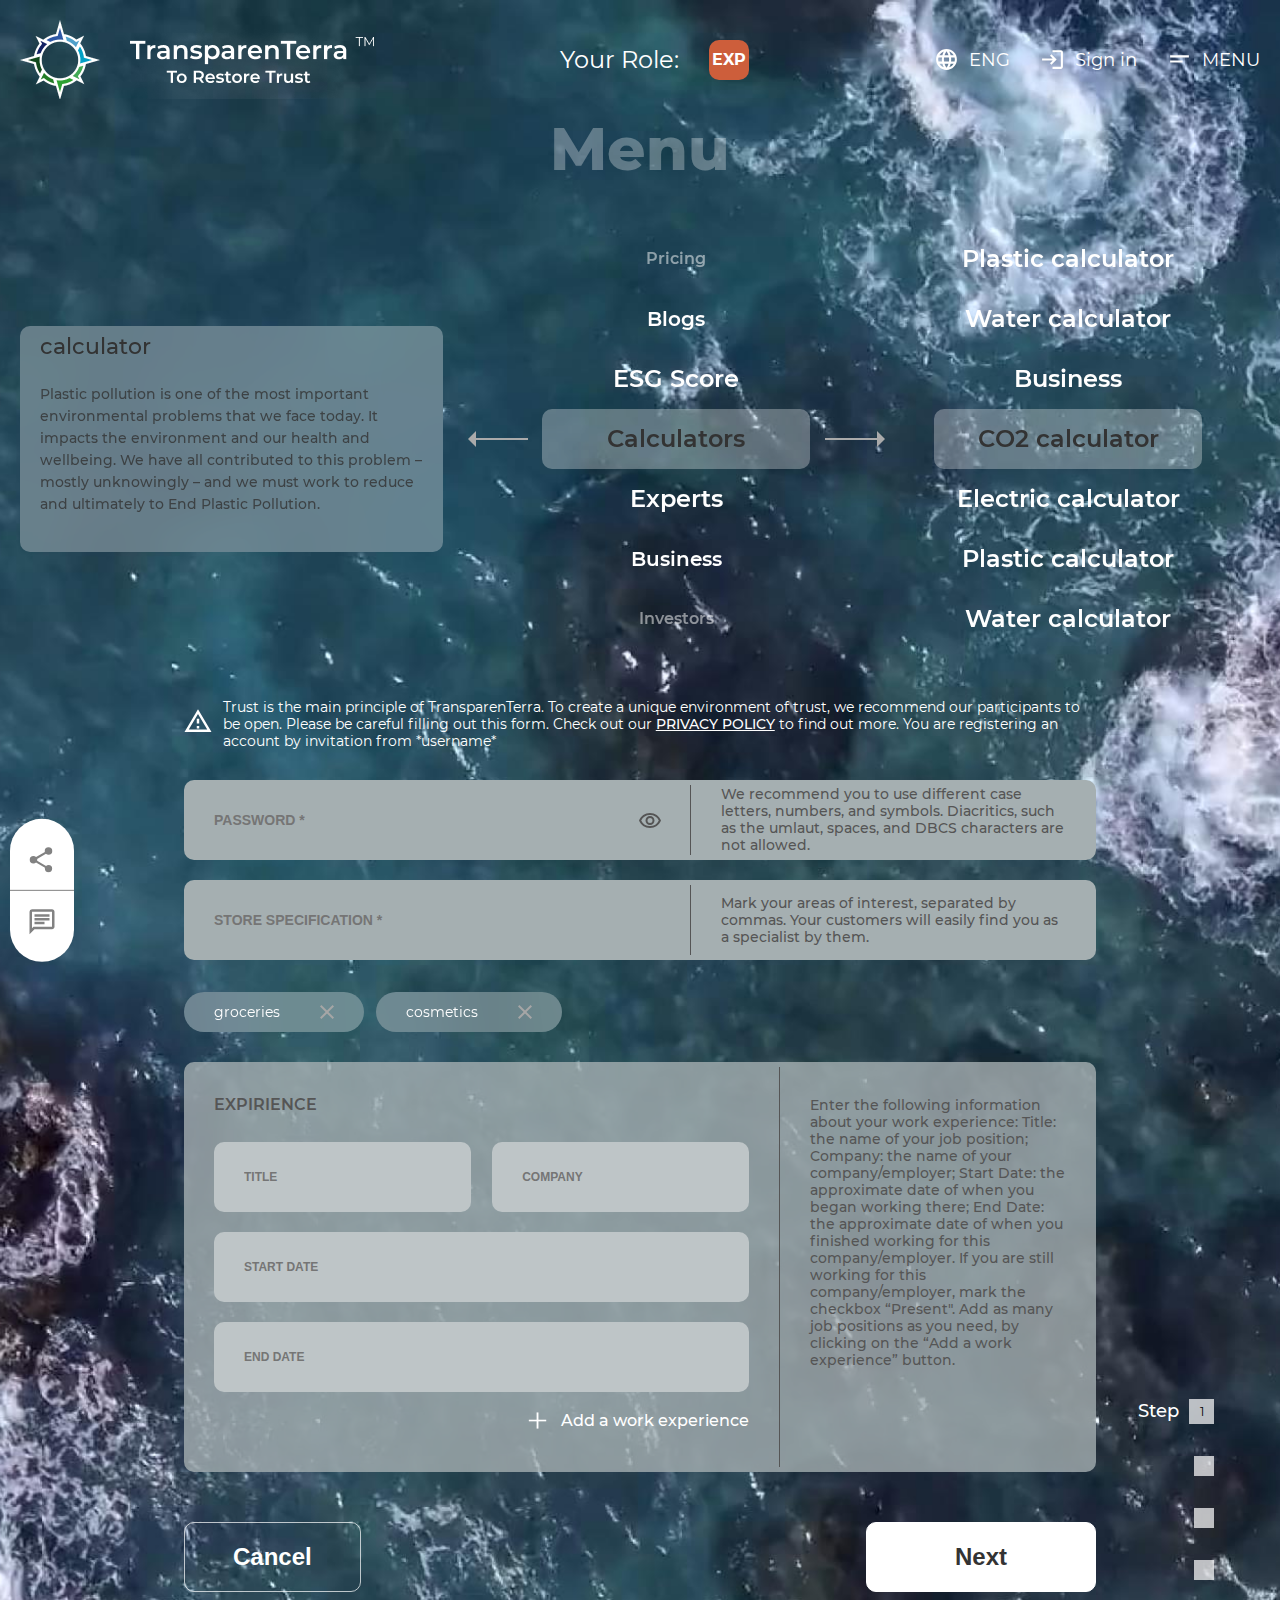
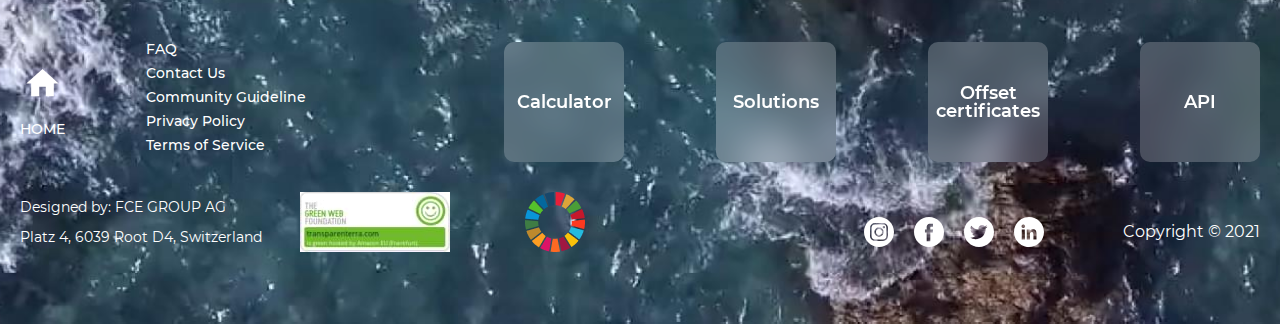
==== index.html @ 55d5bedb "first commit" ====
<!DOCTYPE html>

<html dir="ltr">
<head>
  <title>TerraCraft</title>
  <meta charset="utf-8">
  <meta name="format-detection" content="telephone=no">
  <meta name="viewport" content="width=device-width, initial-scale=1.0, maximum-scale=1.0, user-scalable=0">

  <link rel="stylesheet" type="text/css" href="css/style.min.css">

  <!-- <link rel="stylesheet" type="text/css" href="css/animate.min.css"> -->
</head>

<body>
  <div class="wrapper">

    <header class="header">
    	<div class="_container">
    		<div class="header__row">
    			<div class="header__logo">
    				<picture>
    					<source srcset="img/logo-small.png" media="(max-width:768px)">
    					<img src=" img/logo.png" alt="logo">
    				</picture>
    			</div>
    			<div class="header__role">
    				Your Role:
    				<div class="select-header">
    					<div class="select-header__title">a</div>
    					<ul class="select-header__menu">
    						<li class="select-header__option"><span>EXP</span>Expert</li>
    						<li class="select-header__option"><span>INV</span>Investor</li>
    						<li class="select-header__option"><span>BSN</span>Business</li>
    						<li class="select-header__option"><span>USR</span>User</li>
    					</ul>
    				</div>
    			</div>
    			<div class="header__buttons">
    				<img src="img/icons/net.svg" alt="net">
    				<span>ENG</span>
    				<img src="img/icons/logIn.svg" alt="logIn">
    				<span>Sign in</span>
    				<img src="img/icons/menu.svg" alt="menu">
    				<span>MENU</span>
    			</div>
    		</div>
    	</div>
    </header>

    <main class="content">
      <h1 class="pagename">Menu</h1>
      <section class="calculator">
        <div class="_container">
          <div class="calculator__row">
            <div class="calculator__blocks">
              <div id="bloks-slider">
                <div class="splide__track">
                  <ul class="splide__list">
                    <div class="calculator__info info-calculator splide__slide">
                      <div class="info-calculator__block sub-block">
                        <span data-close>X</span>
                        <div class="info-calculator__subtitle">
                          calculator
                        </div>
                      </div>
                      <div class="info-calculator__text">
                        Plastic pollution is one of the most important environmental problems that we face today. It
                        impacts
                        the
                        environment and our health and wellbeing. We have all contributed to this problem – mostly
                        unknowingly
                        –
                        and
                        we must work to reduce and ultimately to End Plastic Pollution.
                      </div>
                    </div>
                    <div class="calculator__info info-calculator splide__slide">
                      <div class="info-calculator__block sub-block">
                        <span data-close>X</span>
                        <div class="info-calculator__subtitle">
                          experts
                        </div>
                      </div>
                      <div class="info-calculator__text">
                        Plastic pollution is one of the most important environmental problems that we face today. It
                        impacts
                        the
                        environment and our health and wellbeing. We have all contributed to this problem – mostly
                        unknowingly
                        –
                        and
                        we must work to reduce and ultimately to End Plastic Pollution.
                      </div>
                    </div>
                    <div class="calculator__info info-calculator splide__slide">
                      <div class="info-calculator__block sub-block">
                        <span data-close>X</span>
                        <div class="info-calculator__subtitle">
                          business
                        </div>
                      </div>
                      <div class="info-calculator__text">
                        Plastic pollution is one of the most important environmental problems that we face today. It
                        impacts
                        the
                        environment and our health and wellbeing. We have all contributed to this problem – mostly
                        unknowingly
                        –
                        and
                        we must work to reduce and ultimately to End Plastic Pollution.
                      </div>
                    </div>
                    <div class="calculator__info info-calculator splide__slide">
                      <div class="info-calculator__block sub-block">
                        <span data-close>X</span>
                        <div class="info-calculator__subtitle">
                          investors
                        </div>
                      </div>
                      <div class="info-calculator__text">
                        Plastic pollution is one of the most important environmental problems that we face today. It
                        impacts
                        the
                        environment and our health and wellbeing. We have all contributed to this problem – mostly
                        unknowingly
                        –
                        and
                        we must work to reduce and ultimately to End Plastic Pollution.
                      </div>
                    </div>
                    <div class="calculator__info info-calculator splide__slide">
                      <div class="info-calculator__block sub-block">
                        <span data-close>X</span>
                        <div class="info-calculator__subtitle">
                          pricing
                        </div>
                      </div>
                      <div class="info-calculator__text">
                        Plastic pollution is one of the most important environmental problems that we face today. It
                        impacts
                        the
                        environment and our health and wellbeing. We have all contributed to this problem – mostly
                        unknowingly
                        –
                        and
                        we must work to reduce and ultimately to End Plastic Pollution.
                      </div>
                    </div>
                    <div class="calculator__info info-calculator splide__slide">
                      <div class="info-calculator__block sub-block">
                        <span data-close>X</span>
                        <div class="info-calculator__subtitle">
                          blogs
                        </div>
                      </div>
                      <div class="info-calculator__text">
                        Plastic pollution is one of the most important environmental problems that we face today. It
                        impacts
                        the
                        environment and our health and wellbeing. We have all contributed to this problem – mostly
                        unknowingly
                        –
                        and
                        we must work to reduce and ultimately to End Plastic Pollution.
                      </div>
                    </div>
                    <div class="calculator__info info-calculator splide__slide">
                      <div class="info-calculator__block sub-block">
                        <span data-close>X</span>
                        <div class="info-calculator__subtitle">
                          ESG score
                        </div>
                      </div>
                      <div class="info-calculator__text">
                        Plastic pollution is one of the most important environmental problems that we face today. It
                        impacts
                        the
                        environment and our health and wellbeing. We have all contributed to this problem – mostly
                        unknowingly
                        –
                        and
                        we must work to reduce and ultimately to End Plastic Pollution.
                      </div>
                    </div>
                  </ul>
                </div>
              </div>
            </div>


            <div class="calculator__type">
              <div class="splide">
                <div class="splide__track">
                  <ul class="splide__list">
                    <li class="splide__slide"><span data-i="1">Calculators</span><img data-question
                        src="img/icons/help.svg" alt="question"></li>

                    <li class="splide__slide"><span data-i="2">Experts</span><img data-question src="img/icons/help.svg"
                        alt="question"></li>

                    <li class="splide__slide"><span data-i="3">Business</span><img data-question
                        src="img/icons/help.svg" alt="question"></li>

                    <li class="splide__slide"><span data-i="4">Investors</span><img data-question
                        src="img/icons/help.svg" alt="question"></li>

                    <li class="splide__slide"><span data-i="5">Pricing</span><img data-question src="img/icons/help.svg"
                        alt="question"></li>

                    <li class="splide__slide"><span data-i="6">Blogs</span><img data-question src="img/icons/help.svg"
                        alt="question"></li>

                    <li class="splide__slide"><span data-i="6">ESG Score</span><img data-question
                        src="img/icons/help.svg" alt="question"></li>
                  </ul>
                </div>
              </div>

            </div>

            <div class="calculator__addon">
              <div data-i='1'>
                <div class="splide__track">
                  <ul class="splide__list">
                    <li class="splide__slide"><span>CO2 calculator</span></li>
                    <li class="splide__slide"><span>Electric calculator</span></li>
                    <li class="splide__slide"><span>Plastic calculator</span></li>
                    <li class="splide__slide"><span>Water calculator</span></li>
                    <li class="splide__slide"><span>Business</span></li>
                  </ul>
                </div>
              </div>
              <div data-i='2'>
                <div class="splide__track">
                  <ul class="splide__list">
                    <li class="splide__slide"><span>pricing</span></li>
                    <li class="splide__slide"><span>pricing</span></li>
                    <li class="splide__slide"><span>pricing</span></li>
                    <li class="splide__slide"><span>pricing</span></li>
                    <li class="splide__slide"><span>pricing</span></li>
                  </ul>
                </div>
              </div>
              <div data-i='3'>
                <div class="splide__track">
                  <ul class="splide__list">
                    <li class="splide__slide"><span>sdsd</span></li>
                    <li class="splide__slide"><span>sdsdsd</span></li>
                    <li class="splide__slide"><span>sdsdsd</span></li>
                    <li class="splide__slide"><span>pricing</span></li>
                    <li class="splide__slide"><span>pricing</span></li>
                  </ul>
                </div>
              </div>
            </div>
          </div>

        </div>
      </section>

      <section class="form">
        <div class="form__warning">
          <div class="form__img">
            <img src="img/icons/varning.svg" alt="varning">
          </div>
          <div class="form__warning-text">
            Trust is the main principle of TransparenTerra. To create a unique environment of trust, we recommend our
            participants to be open. Please be careful filling out this form. Check out our <a class="link"
              href="#">privacy policy</a>
            to find out more. You are registering an account by invitation from *username*
          </div>
        </div>

        <form action="#" class="main-form">

          <div class="main-form__input">
            <div class="main-form__input-eyed">
              <div class="withError">
                <input data-input='pass' data-eyed type="password" placeholder="PASSWORD *">
              </div>
              <img class="eye" src="img/icons/eye.svg" alt="eye">
              <img class="eye close-eye" src="img/icons/closed-eye.svg" alt="eyeclosed" hidden>
            </div>

            <div class="main-form__input-text">
              We recommend you to use different case letters, numbers, and symbols. Diacritics, such as the umlaut,
              spaces, and DBCS characters are not allowed.
            </div>
          </div>

          <div class="main-form__input">
            <div class="withError"><input type="text" placeholder="Store Specification *" data-input='tags'></div>

            <div class="main-form__input-text">
              Mark your areas of interest, separated by commas. Your customers will easily find you as a specialist by
              them.
            </div>
          </div>

          <div class="main-form__tags">
            <div class="tag"><span>groceries</span><img src="img/icons/close.svg" alt="close"></div>
            <div class="tag"><span>cosmetics</span><img src="img/icons/close.svg" alt="close"></div>
          </div>

          <div class="main-form__expirience expience-block">
            <div class="expience-block__row">
              <div class="expience-block__form">
                <div class="expience-block__title">
                  Expirience
                </div>

                <div class="expience-block__input-row">
                  <div class="main-form__input expience-block__input">
                    <div class="withError"><input type="text" placeholder="TITLE" data-input="title"></div>
                  </div>
                  <div class="main-form__input expience-block__input">
                    <div class="withError"><input type="text" placeholder="COMPANY" data-input="company"></div>
                  </div>
                </div>


                <div class="main-form__input expience-block__input expience-block__input_date">
                  <div class="withError"><input type="text" placeholder="START DATE"></div>
                </div>

                <div class="main-form__input expience-block__input expience-block__input_date">
                  <div class="withError"><input type="text" placeholder="END DATE"></div>

                </div>

                <a class="expience-block__add">
                  <img src="img/icons/add.png" alt="plus"> Add a work experience
                </a>
              </div>

              <div class="expience-block__additional">
                Enter the following information about your work experience: Title: the name of your job position;
                Company: the name of your company/employer; Start Date: the approximate date of when you began working
                there; End Date: the approximate date of when you finished working for this company/employer. If you are
                still working for this company/employer, mark the checkbox “Present". Add as many job positions as you
                need, by clicking on the “Add a work experience” button.
              </div>

            </div>
          </div>

          <div class="main-form__buttons buttons-main-form">
            <div class="buttons-main-form__row">
              <button class="buttons-main-form__button">Cancel</button>
              <button class="buttons-main-form__button" type="submit">Next</button>
            </div>

            <div class="buttons-main-form__steps steps">
              <div class="steps__block active">
                <span>Step</span>
                <div class="steps__step">
                  1
                </div>
              </div>

              <div class="steps__block">
                <span>Step</span>
                <div class="steps__step">
                  2
                </div>
              </div>


              <div class="steps__block">
                <span>Step</span>
                <div class="steps__step">
                  3
                </div>
              </div>

              <div class="steps__block">
                <span>Step</span>
                <div class="steps__step">
                  4
                </div>
              </div>

            </div>
          </div>
        </form>
      </section>


    </main>

    <footer class="footer">
    	<div class="_container footer__container">
    		<div class="footer__row">

    			<div class="footer__column footer__column_1">
    				<div class="footer__home">
    					<img src="img/icons/home.svg" alt="house">
    					HOME
    				</div>

    				<ul class="footer__list">
    					<li><a href="">FAQ</a></li>
    					<li><a href="">Contact Us</a></li>
    					<li><a href="">Community Guideline</a></li>
    					<li><a href="">Privacy Policy</a></li>
    					<li><a href="">Terms of Service</a></li>
    				</ul>

    				<div class="footer__answers">
    					<span>Calculator</span>
    					<span>Solutions</span>
    					<span>Offset certificates</span>
    					<span>API</span>
    				</div>

    			</div>

    			<div class="footer__column footer__column_2">
    				<div class="footer__about about-footer">
    					<div class="about-footer__title">
    						Designed by: FCE GROUP AG <br>
    						Platz 4, 6039 Root D4, Switzerland
    					</div>
    					<div class="about-footer__row">
    						<img src="img/smile.jpg" alt="greenweb">
    						<img src="img/palitre.png" alt="palitre">
    					</div>
    				</div>

    				<div class="footer__links footer-links">
    					<a href="#">Copyright © 2021</a>
    					<div class="footer-links__social">
    						<img src="img/social/inst.svg" alt="instagramm">
    						<img src="img/social/facebook.svg" alt="facebook">
    						<img src="img/social/twitter.svg" alt="twitter">
    						<img src="img/social/in.svg" alt="in">
    					</div>
    				</div>
    			</div>
    		</div>
    	</div>
    </footer>
    <div class="help">
      <div class="help__row">
        <div class="help__img">
          <img src="img/icons/social.svg" alt="message">
        </div>
        <div class="help__img">
          <img src="img/icons/message.svg" alt="message">
        </div>
      </div>
    </div>
  </div>
  <script src='js/jquery-3.5.1.js'></script>
  <script src='js/splide.min.js'></script>

  <script src="js/script.min.js"></script>

</body>

</html>
---- css/style.min.css ----
@charset "UTF-8";@font-face{font-family:Montserrat;font-display:swap;src:url(../fonts/Montserrat-Black.woff) format("woff"),url(../fonts/Montserrat-Black.woff2) format("woff2");font-weight:900;font-style:normal}@font-face{font-family:Montserrat;font-display:swap;src:url(../fonts/Montserrat-ExtraBold.woff) format("woff"),url(../fonts/Montserrat-ExtraBold.woff2) format("woff2");font-weight:800;font-style:normal}@font-face{font-family:Montserrat;font-display:swap;src:url(../fonts/Montserrat-Bold.woff) format("woff"),url(../fonts/Montserrat-Bold.woff2) format("woff2");font-weight:700;font-style:normal}@font-face{font-family:Montserrat;font-display:swap;src:url(../fonts/Montserrat-SemiBold.woff) format("woff"),url(../fonts/Montserrat-SemiBold.woff2) format("woff2");font-weight:600;font-style:normal}@font-face{font-family:Montserrat;font-display:swap;src:url(../fonts/Montserrat-Medium.woff) format("woff"),url(../fonts/Montserrat-Medium.woff2) format("woff2");font-weight:500;font-style:normal}@font-face{font-family:Montserrat;font-display:swap;src:url(../fonts/Montserrat-Regular.woff) format("woff"),url(../fonts/Montserrat-Regular.woff2) format("woff2");font-weight:400;font-style:normal}@font-face{font-family:Montserrat;font-display:swap;src:url(../fonts/Montserrat-Light.woff) format("woff"),url(../fonts/Montserrat-Light.woff2) format("woff2");font-weight:300;font-style:normal}@font-face{font-family:Montserrat;font-display:swap;src:url(../fonts/Montserrat-ExtraLight.woff) format("woff"),url(../fonts/Montserrat-ExtraLight.woff2) format("woff2");font-weight:200;font-style:normal}@font-face{font-family:Montserrat;font-display:swap;src:url(../fonts/Montserrat-Thin.woff) format("woff"),url(../fonts/Montserrat-Thin.woff2) format("woff2");font-weight:100;font-style:normal}@font-face{font-family:icons;src:url(fonts/icons.woff) format("woff"),url(fonts/icons.woff2) format("woff2");font-weight:400;font-style:normal;font-display:block}[class*=" _icon-"]:before,[class^="_icon-"]:before{font-family:icons;font-style:normal;font-weight:400;font-variant:normal;text-transform:none;line-height:1;-webkit-font-smoothing:antialiased;-moz-osx-font-smoothing:grayscale}[class*=" _icon-"]:before,[class^="_icon-"]:before{display:block}._icon-phone:before{content:"\e900"}*{padding:0;margin:0;border:0}*,:after,:before{-webkit-box-sizing:border-box;box-sizing:border-box}:active,:focus{outline:0}a:active,a:focus{outline:0}aside,footer,header,nav{display:block}body,html{font-family:Montserrat,sans-serif;height:100%}body{line-height:1;font-size:14px;-ms-text-size-adjust:100%;-moz-text-size-adjust:100%;-webkit-text-size-adjust:100%}input::-ms-clear{display:none}button{cursor:pointer}button::-moz-focus-inner{padding:0;border:0}a,a:visited{text-decoration:none}a:hover{text-decoration:none}ul li{list-style:none}img{vertical-align:top}h1,h2,h3,h4,h5,h6{font-size:inherit;font-weight:inherit}body.lock{overflow:hidden}.wrapper{position:relative;min-height:100%;overflow:hidden;display:-webkit-box;display:-ms-flexbox;display:flex;-webkit-box-orient:vertical;-webkit-box-direction:normal;-ms-flex-direction:column;flex-direction:column;font-size:14px;background:url(../img/main-bg.jpg) no-repeat top/cover}._container{max-width:1860px;margin:0 auto;padding:0 50px}.ibg{background-position:center;background-size:cover;background-repeat:no-repeat}.ibg img{display:none}.pagename{text-align:center;font-weight:800;font-size:70px;color:rgba(255,255,255,.3);margin-bottom:50px}.splide__container{-webkit-box-sizing:border-box;box-sizing:border-box;position:relative}.splide__list{-webkit-backface-visibility:hidden;backface-visibility:hidden;display:-ms-flexbox;display:-webkit-box;display:flex;height:100%;margin:0!important;padding:0!important;-webkit-transform-style:preserve-3d;transform-style:preserve-3d}.splide.is-initialized:not(.is-active) .splide__list{display:block}.splide__pagination{-ms-flex-align:center;-webkit-box-align:center;align-items:center;display:-ms-flexbox;display:-webkit-box;display:flex;-ms-flex-wrap:wrap;flex-wrap:wrap;-ms-flex-pack:center;-webkit-box-pack:center;justify-content:center;margin:0;pointer-events:none}.splide__pagination li{display:inline-block;line-height:1;list-style-type:none;margin:0;pointer-events:auto}.splide__progress__bar{width:0}.splide{outline:0;position:relative;visibility:hidden}.splide.is-initialized,.splide.is-rendered{visibility:visible}.splide__slide{-webkit-backface-visibility:hidden;backface-visibility:hidden;-webkit-box-sizing:border-box;box-sizing:border-box;-ms-flex-negative:0;flex-shrink:0;list-style-type:none!important;margin:0;outline:0;position:relative}.splide__slide img{vertical-align:bottom}.splide__slider{position:relative}.splide__spinner{-webkit-animation:splide-loading 1s linear infinite;animation:splide-loading 1s linear infinite;border:2px solid #999;border-left-color:transparent;border-radius:50%;bottom:0;display:inline-block;height:20px;left:0;margin:auto;position:absolute;right:0;top:0;width:20px}.splide__track{overflow:hidden;position:relative;z-index:0}@-webkit-keyframes splide-loading{0%{-webkit-transform:rotate(0);transform:rotate(0)}to{-webkit-transform:rotate(1turn);transform:rotate(1turn)}}@keyframes splide-loading{0%{-webkit-transform:rotate(0);transform:rotate(0)}to{-webkit-transform:rotate(1turn);transform:rotate(1turn)}}.splide--draggable>.splide__slider>.splide__track,.splide--draggable>.splide__track{-webkit-user-select:none;-ms-user-select:none;-moz-user-select:none;user-select:none}.splide--fade>.splide__slider>.splide__track>.splide__list,.splide--fade>.splide__track>.splide__list{display:block}.splide--fade>.splide__slider>.splide__track>.splide__list>.splide__slide,.splide--fade>.splide__track>.splide__list>.splide__slide{left:0;opacity:0;position:absolute;top:0;z-index:0}.splide--fade>.splide__slider>.splide__track>.splide__list>.splide__slide.is-active,.splide--fade>.splide__track>.splide__list>.splide__slide.is-active{opacity:1;position:relative;z-index:1}.splide--rtl{direction:rtl}.splide--ttb.is-active>.splide__slider>.splide__track>.splide__list,.splide--ttb.is-active>.splide__track>.splide__list{display:block}.splide__arrow{-ms-flex-align:center;-webkit-box-align:center;align-items:center;background:#ccc;border:0;border-radius:50%;cursor:pointer;display:-ms-flexbox;display:-webkit-box;display:flex;height:2em;-ms-flex-pack:center;-webkit-box-pack:center;justify-content:center;opacity:.7;padding:0;position:absolute;top:50%;-webkit-transform:translateY(-50%);-ms-transform:translateY(-50%);transform:translateY(-50%);width:2em;z-index:1}.splide__arrow svg{fill:#000;height:1.2em;width:1.2em}.splide__arrow:hover{opacity:.9}.splide__arrow:focus{outline:0}.splide__arrow--prev{left:1em}.splide__arrow--prev svg{-webkit-transform:scaleX(-1);-ms-transform:scaleX(-1);transform:scaleX(-1)}.splide__arrow--next{right:1em}.splide__pagination{bottom:.5em;left:0;padding:0 1em;position:absolute;right:0;z-index:1}.splide__pagination__page{background:#ccc;border:0;border-radius:50%;display:inline-block;height:8px;margin:3px;opacity:.7;padding:0;-webkit-transition:-webkit-transform .2s linear;transition:-webkit-transform .2s linear;-o-transition:transform .2s linear;transition:transform .2s linear;transition:transform .2s linear,-webkit-transform .2s linear;width:8px}.splide__pagination__page.is-active{background:#fff;-webkit-transform:scale(1.4);-ms-transform:scale(1.4);transform:scale(1.4)}.splide__pagination__page:hover{cursor:pointer;opacity:.9}.splide__pagination__page:focus{outline:0}.splide__progress__bar{background:#ccc;height:3px}.splide--nav>.splide__slider>.splide__track>.splide__list>.splide__slide,.splide--nav>.splide__track>.splide__list>.splide__slide{cursor:pointer}.splide--nav>.splide__slider>.splide__track>.splide__list>.splide__slide:focus,.splide--nav>.splide__track>.splide__list>.splide__slide:focus{outline:0}.splide--rtl>.splide__arrows .splide__arrow--prev,.splide--rtl>.splide__slider>.splide__track>.splide__arrows .splide__arrow--prev,.splide--rtl>.splide__track>.splide__arrows .splide__arrow--prev{left:auto;right:1em}.splide--rtl>.splide__arrows .splide__arrow--prev svg,.splide--rtl>.splide__slider>.splide__track>.splide__arrows .splide__arrow--prev svg,.splide--rtl>.splide__track>.splide__arrows .splide__arrow--prev svg{-webkit-transform:scaleX(1);-ms-transform:scaleX(1);transform:scaleX(1)}.splide--rtl>.splide__arrows .splide__arrow--next,.splide--rtl>.splide__slider>.splide__track>.splide__arrows .splide__arrow--next,.splide--rtl>.splide__track>.splide__arrows .splide__arrow--next{left:1em;right:auto}.splide--rtl>.splide__arrows .splide__arrow--next svg,.splide--rtl>.splide__slider>.splide__track>.splide__arrows .splide__arrow--next svg,.splide--rtl>.splide__track>.splide__arrows .splide__arrow--next svg{-webkit-transform:scaleX(-1);-ms-transform:scaleX(-1);transform:scaleX(-1)}.splide--ttb>.splide__arrows .splide__arrow,.splide--ttb>.splide__slider>.splide__track>.splide__arrows .splide__arrow,.splide--ttb>.splide__track>.splide__arrows .splide__arrow{left:50%;-webkit-transform:translate(-50%);-ms-transform:translate(-50%);transform:translate(-50%)}.splide--ttb>.splide__arrows .splide__arrow--prev,.splide--ttb>.splide__slider>.splide__track>.splide__arrows .splide__arrow--prev,.splide--ttb>.splide__track>.splide__arrows .splide__arrow--prev{top:1em}.splide--ttb>.splide__arrows .splide__arrow--prev svg,.splide--ttb>.splide__slider>.splide__track>.splide__arrows .splide__arrow--prev svg,.splide--ttb>.splide__track>.splide__arrows .splide__arrow--prev svg{-webkit-transform:rotate(-90deg);-ms-transform:rotate(-90deg);transform:rotate(-90deg)}.splide--ttb>.splide__arrows .splide__arrow--next,.splide--ttb>.splide__slider>.splide__track>.splide__arrows .splide__arrow--next,.splide--ttb>.splide__track>.splide__arrows .splide__arrow--next{bottom:1em;top:auto}.splide--ttb>.splide__arrows .splide__arrow--next svg,.splide--ttb>.splide__slider>.splide__track>.splide__arrows .splide__arrow--next svg,.splide--ttb>.splide__track>.splide__arrows .splide__arrow--next svg{-webkit-transform:rotate(90deg);-ms-transform:rotate(90deg);transform:rotate(90deg)}.splide--ttb>.splide__pagination,.splide--ttb>.splide__slider>.splide__pagination{bottom:0;display:-ms-flexbox;display:-webkit-box;display:flex;-ms-flex-direction:column;-webkit-box-orient:vertical;-webkit-box-direction:normal;flex-direction:column;left:auto;padding:1em 0;right:.5em;top:0}.icon-menu{display:none}.icon-menu__item{display:none}.header{padding:50px 0}.header__row{display:-webkit-box;display:-ms-flexbox;display:flex;-webkit-box-pack:justify;-ms-flex-pack:justify;justify-content:space-between;-webkit-box-align:center;-ms-flex-align:center;align-items:center}.header__role{display:-webkit-box;display:-ms-flexbox;display:flex;-webkit-box-align:center;-ms-flex-align:center;align-items:center;color:#fff}.header .select-header{position:relative}.header .select-header__title{color:#fff;background:#cd5e3b;border-radius:10px;display:-webkit-box;display:-ms-flexbox;display:flex;-webkit-box-align:center;-ms-flex-align:center;align-items:center;-webkit-box-pack:center;-ms-flex-pack:center;justify-content:center}.header .select-header__menu{width:280px;background:#4c4c4c;border-radius:10px;position:absolute;bottom:-27px;right:25px;-webkit-transform:translateY(100%) translateX(50%);-ms-transform:translateY(100%) translateX(50%);transform:translateY(100%) translateX(50%);z-index:10;visibility:hidden;opacity:0}.header .select-header.active .select-header__menu{visibility:visible;opacity:1}.header .select-header__option{font-size:18px;color:#fff}.header .select-header__option span{border-radius:10px;display:-webkit-inline-box;display:-ms-inline-flexbox;display:inline-flex;-webkit-box-align:center;-ms-flex-align:center;align-items:center;-webkit-box-pack:center;-ms-flex-pack:center;justify-content:center}.header .select-header__option:hover{background-color:#3d3d3d}.header .select-header__option:nth-child(1) span{background:#cd5e3b}.header .select-header__option:nth-child(2) span{background:#3c7097}.header .select-header__option:nth-child(3) span{background:#799429}.header .select-header__option:nth-child(4) span{background:#c99e31}.header__buttons{display:-webkit-box;display:-ms-flexbox;display:flex;-webkit-box-align:center;-ms-flex-align:center;align-items:center}.header__buttons img{margin-right:10px;-webkit-transition:all .2s;-o-transition:all .2s;transition:all .2s;width:30px;height:30px}.header__buttons img:hover{-webkit-transform:scale(1.11);-ms-transform:scale(1.11);transform:scale(1.11)}.header__buttons span{font-family:Montserrat;font-size:18px;color:#fff}.header__buttons span:not(:last-child){margin-right:30px}.footer__home{text-transform:uppercase;color:#fff}.footer__home img{display:block;margin:0 auto}.footer__list a{white-space:nowrap;color:#fff}.footer__list a:active,.footer__list a:hover{font-weight:600}.footer__answers span{background:rgba(255,255,255,.2);-webkit-backdrop-filter:blur(15px);backdrop-filter:blur(15px);border-radius:10px;color:#fff}.footer__answers span:hover{background:rgba(255,255,255,.4)}.about-footer__title{color:#fff}.footer-links{text-align:right}.footer-links a{display:block;color:#fff}.footer-links__social{margin-left:auto}.content{-webkit-box-flex:1;-ms-flex:1 0 auto;flex:1 0 auto}.calculator{text-align:center}.calculator__row{max-width:1572px;display:-webkit-box;display:-ms-flexbox;display:flex;-webkit-box-align:center;-ms-flex-align:center;align-items:center}.calculator__type{position:relative;-webkit-transition:all .1s;-o-transition:all .1s;transition:all .1s;display:-webkit-box;display:-ms-flexbox;display:flex;-webkit-box-pack:center;-ms-flex-pack:center;justify-content:center;-webkit-box-align:center;-ms-flex-align:center;align-items:center;padding:0 6%;margin:0 4% 0 2%}.calculator__type img[data-question]{display:none}.calculator__type .splide{width:100%}.calculator__type .splide__slide{width:340px}.calculator__type:before{position:absolute;left:0;z-index:99;top:50%;-webkit-transform:translateY(-50%) rotate(-180deg);-ms-transform:translateY(-50%) rotate(-180deg);transform:translateY(-50%) rotate(-180deg);content:"";width:60px;height:16px;background:url(../img/rightArrow.png) no-repeat center;display:block}.calculator__type li{font-family:Montserrat;white-space:nowrap;font-weight:600;font-size:24px;text-align:left;color:#fff;text-align:center;display:-webkit-box;display:-ms-flexbox;display:flex;-webkit-box-pack:center;-ms-flex-pack:center;justify-content:center;-webkit-box-align:center;-ms-flex-align:center;align-items:center}.calculator__type li span{padding:18px 0;display:block;width:100%;border-radius:10px}.calculator__addon{position:relative;-webkit-transition:all .1s;-o-transition:all .1s;transition:all .1s;display:-webkit-box;display:-ms-flexbox;display:flex;-webkit-box-pack:center;-ms-flex-pack:center;justify-content:center;-webkit-box-align:center;-ms-flex-align:center;align-items:center}.calculator__addon .splide2{width:100%}.calculator__addon .splide__slide{width:340px}.calculator__addon li{font-family:Montserrat;white-space:nowrap;font-weight:600;font-size:24px;text-align:left;color:#fff;text-align:center;display:-webkit-box;display:-ms-flexbox;display:flex;-webkit-box-pack:center;-ms-flex-pack:center;justify-content:center;-webkit-box-align:center;-ms-flex-align:center;align-items:center}.calculator__addon li span{padding:18px 0;display:block;width:100%;border-radius:10px}.calculator__addon .splide__slide.is-active span,.calculator__type .splide__slide.is-active span{background:rgba(255,255,255,.3);-webkit-backdrop-filter:blur(30px);backdrop-filter:blur(30px);color:#333}.calculator .first span{color:rgba(255,255,255,.5)}.calculator .afterfirst span{color:inherit}.calculator span[data-close]{display:none}.info-calculator{background:rgba(255,255,255,.3);-webkit-backdrop-filter:blur(30px);backdrop-filter:blur(30px);color:#333;text-align:left;padding:16px 10px 30px 10px;border-radius:10px;display:-webkit-box;display:-ms-flexbox;display:flex}.info-calculator__block{-webkit-writing-mode:vertical-lr;-ms-writing-mode:tb-lr;writing-mode:vertical-lr;margin-right:20px}.info-calculator__title{font-family:Montserrat;font-weight:800;font-size:50px;line-height:61px;-webkit-transform:rotate(-180deg);-ms-transform:rotate(-180deg);transform:rotate(-180deg)}.info-calculator__subtitle{font-family:Montserrat;font-weight:500;font-size:22px;-webkit-transform:rotate(-180deg);-ms-transform:rotate(-180deg);transform:rotate(-180deg)}.info-calculator__text{margin-top:25px;-webkit-column-break-inside:avoid;-moz-column-break-inside:avoid;break-inside:avoid;font-weight:500;font-size:14px;line-height:22px;color:rgba(51,51,51,.8)}.form{margin:0 auto}.form__warning{font-family:Montserrat;color:#fff}.form__img{margin-right:31px}.main-form__input{background:#a5afb1;border-radius:10px;overflow:hidden}.main-form__input .withError,.main-form__input input{width:100%}.main-form__input input{font-weight:600;text-transform:uppercase;color:#555;background-color:transparent}.main-form__input-text{font-weight:500;line-height:17px;color:#555;-webkit-box-flex:0;-ms-flex:0 0 375px;flex:0 0 375px}.main-form__input-eyed{position:relative;-webkit-box-flex:1;-ms-flex:1;flex:1;display:-webkit-box;display:-ms-flexbox;display:flex;-webkit-box-align:center;-ms-flex-align:center;align-items:center}.main-form__input-eyed img{-webkit-transition:all .1s;-o-transition:all .1s;transition:all .1s;position:absolute;right:30px}.main-form__input-eyed img:hover{-webkit-transform:scale(120%);-ms-transform:scale(120%);transform:scale(120%)}.main-form__tags{display:-webkit-box;display:-ms-flexbox;display:flex;-ms-flex-wrap:wrap;flex-wrap:wrap}.main-form__tags div{-webkit-backdrop-filter:blur(30px);backdrop-filter:blur(30px);border-radius:30px;background:rgba(255,255,255,.3);display:-webkit-box;display:-ms-flexbox;display:flex;-webkit-box-align:center;-ms-flex-align:center;align-items:center}.main-form__tags div:hover{background:rgba(255,255,255,.4)}.main-form__tags span{font-family:Montserrat;color:#fff}.main-form__tags img{-webkit-transition:all .1s;-o-transition:all .1s;transition:all .1s}.main-form__tags img:hover{-webkit-transform:scale(110%);-ms-transform:scale(110%);transform:scale(110%)}.buttons-main-form{position:relative;display:-webkit-box;display:-ms-flexbox;display:flex;-webkit-box-pack:justify;-ms-flex-pack:justify;justify-content:space-between}.buttons-main-form button{font-weight:600;font-size:18px;text-align:center;padding:0 48px;border-radius:10px;display:block}.buttons-main-form button:first-child{color:#fff;background-color:transparent;border:1px solid rgba(255,255,255,.7)}.buttons-main-form button[type=submit]{padding:0 88px;border:1px solid #fff;color:#333;background-color:#fff}.buttons-main-form button[type=submit]:active,.buttons-main-form button[type=submit]:hover{background-color:#e5e5e5}.buttons-main-form__row{margin:0 auto}.expience-block{text-align:left;background:rgba(165,175,177,.8);border-radius:10px}.expience-block .main-form__input input{border:0}.expience-block__form{-webkit-box-flex:1;-ms-flex:1 1 auto;flex:1 1 auto}.expience-block__title{text-transform:uppercase;color:#555}.expience-block__add{color:#fff}.expience-block__add img{width:20.16px;height:21.09px;margin-right:10px}.expience-block__additional{font-weight:500;font-size:14px;line-height:17px;color:#555;-webkit-box-flex:0;-ms-flex:0 0 449px;flex:0 0 449px}.help{background-color:#fff}.help__img img:hover{-webkit-transform:scale(113%);-ms-transform:scale(113%);transform:scale(113%)}.steps{display:-webkit-box;display:-ms-flexbox;display:flex;-webkit-box-orient:vertical;-webkit-box-direction:normal;-ms-flex-flow:column;flex-flow:column;-webkit-box-align:end;-ms-flex-align:end;align-items:flex-end}.steps__block{-webkit-box-align:center;-ms-flex-align:center;align-items:center;display:-webkit-box;display:-ms-flexbox;display:flex}.steps__block span{display:none;margin-right:10px;font-weight:500;font-size:18px;color:#fff}.steps__step{display:-webkit-box;display:-ms-flexbox;display:flex;-webkit-box-pack:center;-ms-flex-pack:center;justify-content:center;-webkit-box-align:center;-ms-flex-align:center;align-items:center;background:rgba(255,255,255,.7);-webkit-transition:all .1s;-o-transition:all .1s;transition:all .1s;text-indent:-999999px}.someItem{display:-webkit-box;display:-ms-flexbox;display:flex;-webkit-box-align:center;-ms-flex-align:center;align-items:center;-webkit-box-pack:center;-ms-flex-pack:center;justify-content:center}.expience-block__input{position:relative}.message{font-weight:500;font-size:12px;color:#c73131}@media (min-width:320px){._container{max-width:1800px;padding:0 20px}.pagename{font-size:30px;margin-bottom:0}.header .select-header{font-weight:500;font-size:16px}.header .select-header__menu{padding:12px 0}.header .select-header__title{font-size:12px;width:30px;height:30px;font-weight:700;margin-left:20px}.header .select-header__option{padding:8px 0;font-weight:500;font-size:14px}.header .select-header__option span{margin-left:20px;margin-right:24px;font-weight:700;font-size:12px;width:30px;height:30px}.header{padding:20px 0}.header__row{-ms-flex-wrap:wrap;flex-wrap:wrap;-webkit-box-align:center;-ms-flex-align:center;align-items:center}.header__buttons{-webkit-box-ordinal-group:3;-ms-flex-order:2;order:2}.header__buttons span{display:none}.header__buttons img{width:20px;height:20px}.header__role{font-size:16px;margin-top:25px;-webkit-box-ordinal-group:4;-ms-flex-order:3;order:3;-ms-flex-preferred-size:100%;flex-basis:100%;-webkit-box-pack:center;-ms-flex-pack:center;justify-content:center}.footer{margin-bottom:20px}.footer__column_1{margin-bottom:20px}.footer__home{font-weight:500;text-align:center;font-size:15px;margin-bottom:20px}.footer__home img{width:25px;height:21.25px;display:block;margin:0 auto;margin-bottom:15px}.footer__list{-webkit-columns:2;-moz-columns:2;columns:2;margin-bottom:20px}.footer__list li{margin-bottom:15px}.footer__list a{font-weight:500;font-size:12px}.footer__answers span{padding:18px 0;font-weight:600;font-size:12px;width:280px;height:50px;display:-webkit-box;display:-ms-flexbox;display:flex;-webkit-box-align:center;-ms-flex-align:center;align-items:center;-webkit-box-pack:center;-ms-flex-pack:center;justify-content:center;margin:0 auto;text-align:center}.footer__answers span:not(:last-child){margin-bottom:20px}.about-footer img:first-child{margin-right:20px}.about-footer__title{text-align:center;font-size:10px;line-height:30px;margin-bottom:10px}.about-footer__row{display:-webkit-box;display:-ms-flexbox;display:flex;-webkit-box-align:center;-ms-flex-align:center;align-items:center;-webkit-box-pack:center;-ms-flex-pack:center;justify-content:center;margin-bottom:20px}.about-footer__row img:nth-child(1){width:150px;height:60px}.about-footer__row img:nth-child(2){width:60px;height:60px}.footer-links{display:-webkit-box;display:-ms-flexbox;display:flex;-webkit-box-align:center;-ms-flex-align:center;align-items:center}.footer-links a{font-size:10px}.footer-links__social img{width:24px;height:24px}.footer-links__social img:not(:last-child){margin-right:20px}.content{margin-bottom:23px}.calculator{margin-bottom:30px}.calculator .first span{font-size:14px}.calculator .afterfirst span{font-size:14px}.form{max-width:1182px;padding:0 20px;text-align:center;font-size:10px;line-height:12px}.form__warning{margin-bottom:20px}.form__warning a{font-style:normal;font-weight:700;-webkit-text-decoration-line:underline;text-decoration-line:underline;text-transform:uppercase;color:#fff}.form__img{text-align:center;margin:0 0 15px 0}.form__img img{width:22px;height:19px}.main-form__input{padding:10px 20px;margin-bottom:20px}.main-form__input input{font-size:12px;margin-bottom:10px;border-bottom:1px solid #555;padding:0 0 5px 0}.main-form__input:active,.main-form__input:hover{background:-webkit-gradient(linear,left top,right top,from(#cbcbcb),color-stop(70%,#a5afb1));background:-o-linear-gradient(left,#cbcbcb 0,#a5afb1 70%);background:linear-gradient(90deg,#cbcbcb 0,#a5afb1 70%)}.main-form__input:focus-within{background:rgba(255,255,255,.8)}.main-form__input-text{text-align:left;font-weight:500;font-size:10px;line-height:12px}.main-form__input-eyed img{top:0;width:14.67px;height:10px}.main-form__tags{margin-bottom:20px;margin-left:-12px;width:calc(100% + 12px)}.main-form__tags div{height:25px;padding:0 20px;margin:12px 0 0 12px}.main-form__tags span{font-size:10px;padding:0 20px 0 0}.main-form__tags img{width:8.53px;height:8.53px}.buttons-main-form__row button{height:40px;font-weight:600;text-align:center;font-size:12px;margin:0 auto}.buttons-main-form__row button:not([type=submit]){margin-bottom:20px}.expience-block{margin-bottom:45px}.expience-block__title{font-weight:600;font-size:12px;margin-bottom:16px}.expience-block__form{padding:20px}.expience-block__input{padding:0;border-bottom:1px solid #555;border-radius:0;background-color:initial}.expience-block__input input{background-color:initial;padding:0}.expience-block__add{font-weight:500;font-size:10px;display:-webkit-box;display:-ms-flexbox;display:flex;-webkit-box-align:center;-ms-flex-align:center;align-items:center;-webkit-box-pack:end;-ms-flex-pack:end;justify-content:flex-end}.expience-block__add img{width:13.44px;height:14.06px;margin-right:14.26px}.expience-block__additional{padding:0 20px}.help__row{max-width:162px}.help__img{padding:15px 0}.steps__block{margin-bottom:20px}.steps__step{width:10px;height:10px}.steps__block.active .steps__step{text-indent:0;width:25px;height:25px}.steps__step:not(:last-child){margin-bottom:20px}}@media (min-width:768px){.header__role{font-size:24px}.header__buttons img{width:25px;height:25px}.footer{margin-bottom:30px}.footer__column_1{display:-webkit-box;display:-ms-flexbox;display:flex;-webkit-box-pack:justify;-ms-flex-pack:justify;justify-content:space-between;-webkit-box-align:center;-ms-flex-align:center;align-items:center;margin-bottom:30px}.footer__column_2{display:-webkit-box;display:-ms-flexbox;display:flex;-webkit-box-align:center;-ms-flex-align:center;align-items:center;-webkit-box-pack:justify;-ms-flex-pack:justify;justify-content:space-between}.footer__home{font-size:14px;margin-bottom:0;margin-right:40px}.footer__home img{-webkit-transition:all .1s;-o-transition:all .1s;transition:all .1s;margin-bottom:25px}.footer__home img:hover{-webkit-transform:scale(1.2);-ms-transform:scale(1.2);transform:scale(1.2)}.footer__list{-webkit-columns:1;-moz-columns:1;columns:1;margin-bottom:0}.footer__list li{margin-bottom:10px}.footer__list a{font-size:14px}.footer__answers{display:-webkit-box;display:-ms-flexbox;display:flex;margin-left:auto}.footer__answers span{width:100px;height:100px;padding:42px 0;font-size:14px}.footer__answers span:not(:last-child){margin:0 10px 0 0}.about-footer{display:-webkit-box;display:-ms-flexbox;display:flex;-webkit-box-pack:justify;-ms-flex-pack:justify;justify-content:space-between}.about-footer__title{font-size:14px;text-align:left;margin-right:38px}.footer-links{display:block}.footer-links a{margin-bottom:10px;font-size:14px}.footer-links__social{display:-webkit-box;display:-ms-flexbox;display:flex;-webkit-box-pack:justify;-ms-flex-pack:justify;justify-content:space-between}.footer-links__social img{width:30px;height:30px}.footer-links__social img:hover{-webkit-transform:scale(1.11);-ms-transform:scale(1.11);transform:scale(1.11)}.content{margin-bottom:20px}.calculator .afterfirst span{font-size:16px}.form{max-width:1202px;padding:0 30px;font-weight:400;font-size:12px;line-height:15px}.form__warning{margin-bottom:30px;display:-webkit-box;display:-ms-flexbox;display:flex;-webkit-box-align:center;-ms-flex-align:center;align-items:center;text-align:left}.form__warning a{font-weight:500}.form__img{margin:0 11.25px 0 0}.form__img img{width:27.5px;height:23.75px}.main-form__tags{margin-bottom:30px}.main-form__tags div{height:35px;padding:0 30px}.main-form__tags span{font-size:14px;padding-right:40px}.main-form__tags img{width:14px;height:14px}.main-form__input{padding:5px 30px;display:-webkit-box;display:-ms-flexbox;display:flex;-webkit-box-align:center;-ms-flex-align:center;align-items:center}.main-form__input input{padding:0 60px 0 0;height:70px;border:0;margin:0;border-right:1px solid #555;font-size:14px}.main-form__input-text{padding-left:30px;font-size:14px;line-height:17px}.main-form__input-eyed img{width:22px;height:15px;top:initial}.buttons-main-form__row{display:-webkit-box;display:-ms-flexbox;display:flex;-webkit-box-pack:justify;-ms-flex-pack:justify;justify-content:space-between;-webkit-box-align:center;-ms-flex-align:center;align-items:center;-webkit-box-flex:1;-ms-flex:1;flex:1}.buttons-main-form__row button{font-size:18px;height:50px;padding:0 48px;border-radius:10px}.buttons-main-form__row button:not([type=submit]){margin-bottom:0}.expience-block{margin-bottom:50px;padding:5px 0}.expience-block__input-row{display:-webkit-box;display:-ms-flexbox;display:flex;-webkit-box-pack:justify;-ms-flex-pack:justify;justify-content:space-between}.expience-block__input-row .expience-block__input{-webkit-box-flex:0;-ms-flex:0 1 48%;flex:0 1 48%}.expience-block__row{display:-webkit-box;display:-ms-flexbox;display:flex}.expience-block__title{font-size:16px;margin-bottom:20px}.expience-block__add{font-size:14px}.expience-block__add img{width:16.12px;height:14.88px;margin-right:14.26px}.expience-block__additional{-ms-flex-preferred-size:317px;flex-basis:317px;border-left:1px solid #555;padding:20px}.expience-block__input{border-bottom:initial;background:#bec5c7;border-radius:10px;padding:0 30px}.expience-block__input input{font-weight:600;font-size:14px;padding:0}.expience-block__input_date input{padding-right:80%}.expience-block__form{padding:20px 20px 24px 13px}.help__row{max-width:390.5px}.help__img{padding:12.5px 0}}@media (min-width:1200px){.pagename{margin-bottom:50px;font-size:60px}.header .select-header__menu{padding:14px 0}.header .select-header__title{font-size:16px;width:40px;height:40px;font-size:16px;margin-left:30px}.header .select-header__option{padding:13px 0;font-size:18px}.header .select-header__option span{width:40px;height:40px;margin-left:30px;margin-right:30px;font-weight:700;font-size:16px}.header__buttons{-webkit-box-ordinal-group:initial;-ms-flex-order:initial;order:initial}.header__buttons span{display:inline-block}.header__role{margin-top:0;-ms-flex-preferred-size:auto;flex-basis:auto;-webkit-box-ordinal-group:initial;-ms-flex-order:initial;order:initial}.footer{margin-bottom:52px}.footer__home{margin-right:81px}.footer__home__title{font-size:16px}.footer__home img{width:33px;height:28px}.footer__answers span{width:120px;height:120px;padding:49px 0;font-size:18px}.footer__answers span:not(:last-child){margin:0 92px 0 0}.about-footer img:first-child{margin-right:75px}.footer-links{display:-webkit-box;display:-ms-flexbox;display:flex}.footer-links a{margin-bottom:0;font-size:16px;-webkit-box-ordinal-group:3;-ms-flex-order:2;order:2}.footer-links__social{margin-right:79.5px;-webkit-box-ordinal-group:2;-ms-flex-order:1;order:1}.content{margin-bottom:50px}.calculator__type.alone{margin-right:auto;margin-left:3%}.calculator__type:not(.alone):after{position:absolute;right:0;z-index:99;top:50%;-webkit-transform:translateY(-50%);-ms-transform:translateY(-50%);transform:translateY(-50%);content:"";width:60px;height:16px;background:url(../img/rightArrow.png) no-repeat center;display:block}.calculator .afterfirst span{font-size:24px}.calculator__blocks{max-width:556px}.calculator{margin-bottom:50px}.calculator .first span{font-size:16px}.calculator .afterfirst span{font-size:20px}.form{max-width:912px;padding:0}.form__warning{font-size:14px;line-height:17px}.form__img{width:36.67px;height:31.67px}.main-form__input input{height:70px}.main-form__tags div{height:40px}.buttons-main-form__row button{height:70px;font-size:24px;margin:0}.expience-block__title{margin-bottom:30px}.expience-block__add{font-size:16px}.expience-block__add img{height:17.47px;width:18.28px}.expience-block__input input{font-size:12px}.expience-block__additional{padding:30px}.expience-block__form{padding:30px 30px 38px 30px}.help{display:inline-block;top:50%;left:10px;padding:9.9px 0;border-radius:50px;position:absolute;-webkit-transform:translateY(-100%);-ms-transform:translateY(-100%);transform:translateY(-100%)}.help__img{padding:17.6px 18.75px}.help__img:first-child{border-bottom:1px solid #828282}.steps{position:absolute;bottom:-20px;right:-41px;-webkit-transform:translateX(100%);-ms-transform:translateX(100%);transform:translateX(100%);width:77px}.steps__block{margin-bottom:32px}.steps__step{width:20px;height:20px}.steps__step:not(:last-child){margin-bottom:23px}.steps__block.active span{display:block}}@media (min-width:1500px){.pagename{font-size:70px}.footer__row{display:-webkit-box;display:-ms-flexbox;display:flex;-webkit-box-align:center;-ms-flex-align:center;align-items:center;-webkit-box-pack:center;-ms-flex-pack:center;justify-content:center}.footer__row_1{margin-bottom:0}.footer__home{margin-right:54px}.footer__list{margin-right:54px}.footer__answers{margin-right:54px}.footer__answers span{width:120px;height:120px;padding:49px 0}.footer__answers span:not(:last-child){margin:0 20px 0 0}.about-footer{margin-right:54px;display:block}.about-footer__row{-webkit-box-pack:start;-ms-flex-pack:start;justify-content:flex-start}.about-footer__title{margin-right:0}.about-footer img:first-child{margin-right:35px}.footer-links{display:block}.footer-links a{margin-bottom:15px;-webkit-box-ordinal-group:initial;-ms-flex-order:initial;order:initial}.footer-links__social{width:50%;-ms-flex-wrap:wrap;flex-wrap:wrap;margin-right:0;-webkit-box-ordinal-group:initial;-ms-flex-order:initial;order:initial}.footer-links__social img:not(:last-child){margin:0 0 11px 0}.calculator .afterfirst span{font-size:24px}.form__warining{font-size:16px;line-height:20px}.main-form__tags div{height:50px}.main-form__tags span{padding-right:11px}.expience-block__title{margin-bottom:32px}.expience-block__input input{font-size:14px}}@media (min-width:1860px){.footer__home{margin-right:94px}.footer__answers span{font-size:20px}.footer-links__social{width:100%;-ms-flex-wrap:nowrap;flex-wrap:nowrap;margin-right:0}.footer-links__social img:not(:last-child){margin:0 20px 0 0}.steps{right:-222px}}@media (max-width:1500px){.calculator__row{max-width:1311px}.calculator__addon .splide__slide,.calculator__type .splide__slide{width:268px}.calculator__blocks{-ms-flex-preferred-size:34.11%;flex-basis:34.11%}.info-calculator{display:block;padding:10px 20px 37px 20px}.info-calculator__block{-webkit-writing-mode:horizontal-tb;-ms-writing-mode:lr-tb;writing-mode:horizontal-tb;margin:0 0 20px 0}.info-calculator__subtitle{-webkit-transform:rotate(0);-ms-transform:rotate(0);transform:rotate(0)}}@media (max-width:1200px){.calculator__row{position:relative;-ms-flex-wrap:wrap;flex-wrap:wrap;max-width:912px;margin:0 auto;-webkit-box-pack:justify;-ms-flex-pack:justify;justify-content:space-between}.calculator__type{padding:0;position:static;margin:0}.calculator__type:before{content:none}.calculator__type:after{left:50%;top:33%;-webkit-transform:translateX(-50%) translateY(0);-ms-transform:translateX(-50%) translateY(0);transform:translateX(-50%) translateY(0)}.calculator__addon .splide__slide,.calculator__type .splide__slide{width:347px}.calculator__blocks{-webkit-box-flex:1;-ms-flex:1 0 100%;flex:1 0 100%;-webkit-box-ordinal-group:4;-ms-flex-order:3;order:3}.info-calculator{margin-top:50px;padding:20px 58px}.info-calculator__subtitle{text-align:center}.help__row{display:-webkit-box;display:-ms-flexbox;display:flex;-webkit-box-pack:justify;-ms-flex-pack:justify;justify-content:space-between;-webkit-box-align:center;-ms-flex-align:center;align-items:center;margin:0 auto}}@media (max-width:836px){.icon-menu{display:block}.icon-menu__item{display:block;position:relative;max-width:30px;height:18px;cursor:pointer;z-index:21;left:-50px}.icon-menu__item span{transition:all .3s ease 0s;-webkit-transition:all .3s ease 0s;-moz-transition:all .3s ease 0s;-o-transition:all .3s ease 0s;top:8px;left:0;position:absolute;width:100%;height:2px;background-color:#fff}.icon-menu__item span:first-child{top:0}.icon-menu__item span:last-child{top:auto;bottom:0}.icon-menu__item.active span{background-color:#fff;-webkit-transform:scale(0);-ms-transform:scale(0);transform:scale(0)}.icon-menu__item.active span:first-child{-webkit-transform:rotate(-45deg);-ms-transform:rotate(-45deg);transform:rotate(-45deg);top:8px}.icon-menu__item.active span:last-child{-webkit-transform:rotate(45deg);-ms-transform:rotate(45deg);transform:rotate(45deg);bottom:8px}}@media (max-width:768px){.calculator__row{-webkit-box-pack:center;-ms-flex-pack:center;justify-content:center;position:relative}.calculator__addon .splide__slide,.calculator__type .splide__slide{width:276px;font-size:18px;position:relative}.calculator__type{padding:0}.calculator__type::after{content:none}.calculator__type .splide__slide{width:280px;font-size:16px}.calculator__type .splide__slide.is-active img[data-question]{-webkit-filter:invert(500%) brightness(500%);filter:invert(500%) brightness(500%)}.calculator__type img[data-question]{position:absolute;display:block;right:12px;width:20px;height:20px;z-index:1}.calculator__addon{display:none}.calculator__blocks{-webkit-transition:all .3s;-o-transition:all .3s;transition:all .3s;position:absolute;width:280px;left:50%;z-index:2;top:0;visibility:hidden;opacity:0;-webkit-transform:translateX(-50%);-ms-transform:translateX(-50%);transform:translateX(-50%)}.calculator__blocks .info-calculator{position:relative;padding:20px}.calculator__blocks span[data-close]{position:absolute;display:block;right:25px;color:#a6a6a6;font-size:21px;-webkit-transform:scaleY(.7);-ms-transform:scaleY(.7);transform:scaleY(.7);font-weight:500;z-index:1}.expience-block{position:relative;padding-bottom:50px}.expience-block__add{position:absolute;right:20px;bottom:22px}}
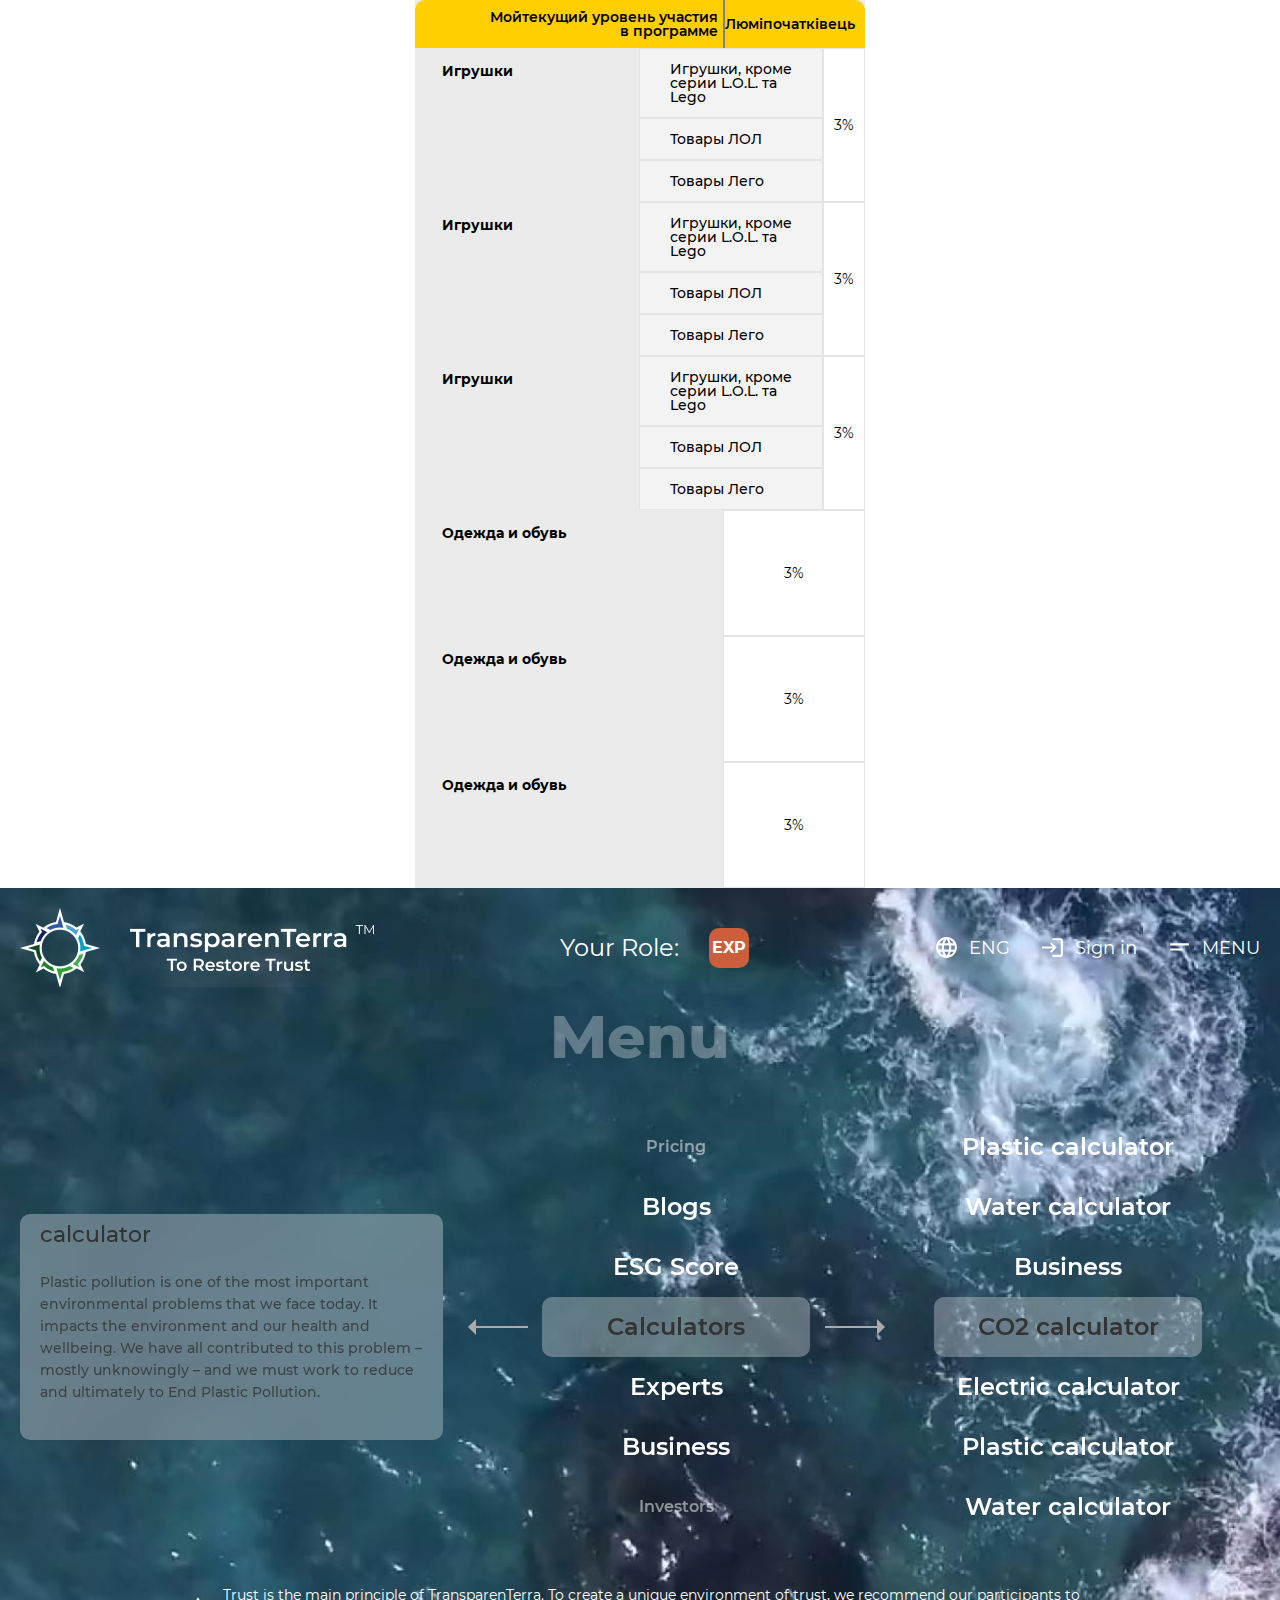
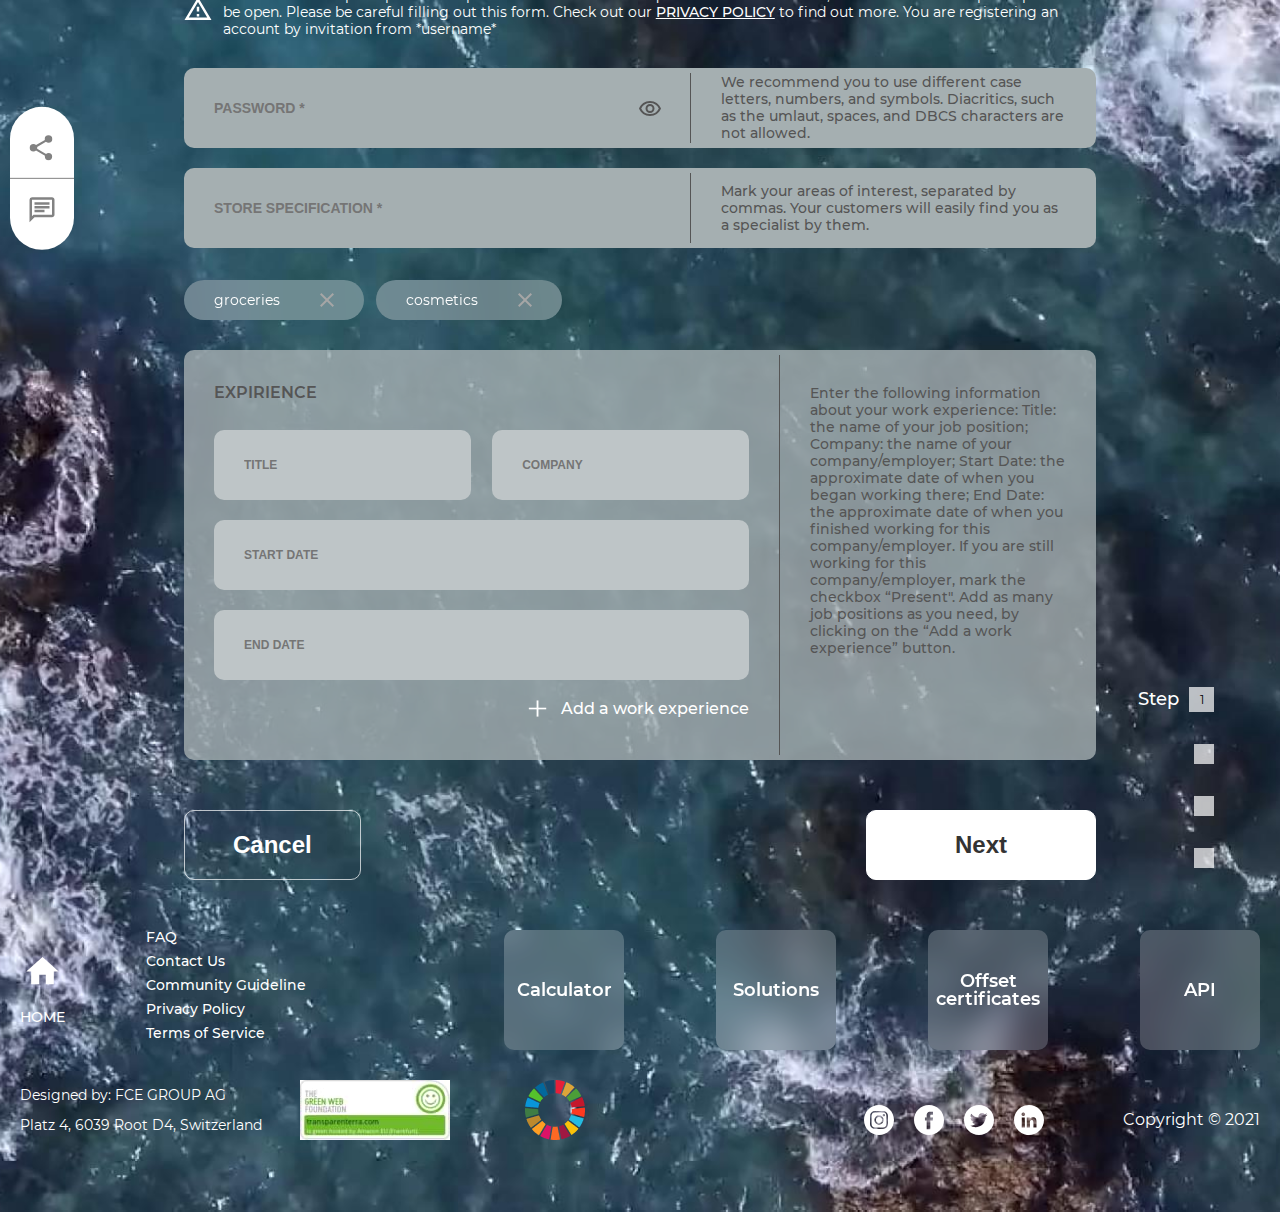
==== commit ef48fe5e: "'comment'" ====
--- a/index.html
+++ b/index.html
@@ -13,8 +13,81 @@
 </head>
 
 <body>
+  <div class="table">
+    <div class="table__wrapper">
+      <div class="table__title"><span class="current">Мойтекущий уровень участия<br /> в программе</span><span
+          class="level">Люміпочатківець</span></div>
+
+      <div class="table__row">
+        <div class="table__subtitle">Игрушки</div>
+        <div class="table__description">
+          <ul class="table__list">
+            <li>Игрушки, кроме серии L.O.L. та Lego</li>
+            <li>Товары ЛОЛ</li>
+            <li>Товары Лего</li>
+          </ul>
+          <div class="table__procent">
+            3%
+          </div>
+        </div>
+      </div>
+      <div class="table__row">
+        <div class="table__subtitle">Игрушки</div>
+        <div class="table__description">
+          <ul class="table__list">
+            <li>Игрушки, кроме серии L.O.L. та Lego</li>
+            <li>Товары ЛОЛ</li>
+            <li>Товары Лего</li>
+          </ul>
+          <div class="table__procent">
+            3%
+          </div>
+        </div>
+      </div>
+      <div class="table__row">
+        <div class="table__subtitle">Игрушки</div>
+        <div class="table__description">
+          <ul class="table__list">
+            <li>Игрушки, кроме серии L.O.L. та Lego</li>
+            <li>Товары ЛОЛ</li>
+            <li>Товары Лего</li>
+          </ul>
+          <div class="table__procent">
+            3%
+          </div>
+        </div>
+      </div>
+      <div class="table__row">
+        <div class="table__subtitle">Одежда и обувь</div>
+        <div class="table__description">
+          <div class="table__procent">
+            3%
+          </div>
+        </div>
+      </div>
+      <div class="table__row">
+        <div class="table__subtitle">Одежда и обувь</div>
+        <div class="table__description">
+          <div class="table__procent">
+            3%
+          </div>
+        </div>
+      </div>
+      <div class="table__row">
+        <div class="table__subtitle">Одежда и обувь</div>
+        <div class="table__description">
+          <div class="table__procent">
+            3%
+          </div>
+        </div>
+      </div>
+
+
+
+    </div>
+
+  </div>
   <div class="wrapper">
-
     <header class="header">
     	<div class="_container">
     		<div class="header__row">
@@ -211,7 +284,7 @@
                     <li class="splide__slide"><span data-i="6">Blogs</span><img data-question src="img/icons/help.svg"
                         alt="question"></li>
 
-                    <li class="splide__slide"><span data-i="6">ESG Score</span><img data-question
+                    <li class="splide__slide"><span data-i="7">ESG Score</span><img data-question
                         src="img/icons/help.svg" alt="question"></li>
                   </ul>
                 </div>
@@ -452,6 +525,7 @@
       </div>
     </div>
   </div>
+
   <script src='js/jquery-3.5.1.js'></script>
   <script src='js/splide.min.js'></script>
 
--- a/css/style.min.css
+++ b/css/style.min.css
@@ -1 +1 @@
-@charset "UTF-8";@font-face{font-family:Montserrat;font-display:swap;src:url(../fonts/Montserrat-Black.woff) format("woff"),url(../fonts/Montserrat-Black.woff2) format("woff2");font-weight:900;font-style:normal}@font-face{font-family:Montserrat;font-display:swap;src:url(../fonts/Montserrat-ExtraBold.woff) format("woff"),url(../fonts/Montserrat-ExtraBold.woff2) format("woff2");font-weight:800;font-style:normal}@font-face{font-family:Montserrat;font-display:swap;src:url(../fonts/Montserrat-Bold.woff) format("woff"),url(../fonts/Montserrat-Bold.woff2) format("woff2");font-weight:700;font-style:normal}@font-face{font-family:Montserrat;font-display:swap;src:url(../fonts/Montserrat-SemiBold.woff) format("woff"),url(../fonts/Montserrat-SemiBold.woff2) format("woff2");font-weight:600;font-style:normal}@font-face{font-family:Montserrat;font-display:swap;src:url(../fonts/Montserrat-Medium.woff) format("woff"),url(../fonts/Montserrat-Medium.woff2) format("woff2");font-weight:500;font-style:normal}@font-face{font-family:Montserrat;font-display:swap;src:url(../fonts/Montserrat-Regular.woff) format("woff"),url(../fonts/Montserrat-Regular.woff2) format("woff2");font-weight:400;font-style:normal}@font-face{font-family:Montserrat;font-display:swap;src:url(../fonts/Montserrat-Light.woff) format("woff"),url(../fonts/Montserrat-Light.woff2) format("woff2");font-weight:300;font-style:normal}@font-face{font-family:Montserrat;font-display:swap;src:url(../fonts/Montserrat-ExtraLight.woff) format("woff"),url(../fonts/Montserrat-ExtraLight.woff2) format("woff2");font-weight:200;font-style:normal}@font-face{font-family:Montserrat;font-display:swap;src:url(../fonts/Montserrat-Thin.woff) format("woff"),url(../fonts/Montserrat-Thin.woff2) format("woff2");font-weight:100;font-style:normal}@font-face{font-family:icons;src:url(fonts/icons.woff) format("woff"),url(fonts/icons.woff2) format("woff2");font-weight:400;font-style:normal;font-display:block}[class*=" _icon-"]:before,[class^="_icon-"]:before{font-family:icons;font-style:normal;font-weight:400;font-variant:normal;text-transform:none;line-height:1;-webkit-font-smoothing:antialiased;-moz-osx-font-smoothing:grayscale}[class*=" _icon-"]:before,[class^="_icon-"]:before{display:block}._icon-phone:before{content:"\e900"}*{padding:0;margin:0;border:0}*,:after,:before{-webkit-box-sizing:border-box;box-sizing:border-box}:active,:focus{outline:0}a:active,a:focus{outline:0}aside,footer,header,nav{display:block}body,html{font-family:Montserrat,sans-serif;height:100%}body{line-height:1;font-size:14px;-ms-text-size-adjust:100%;-moz-text-size-adjust:100%;-webkit-text-size-adjust:100%}input::-ms-clear{display:none}button{cursor:pointer}button::-moz-focus-inner{padding:0;border:0}a,a:visited{text-decoration:none}a:hover{text-decoration:none}ul li{list-style:none}img{vertical-align:top}h1,h2,h3,h4,h5,h6{font-size:inherit;font-weight:inherit}body.lock{overflow:hidden}.wrapper{position:relative;min-height:100%;overflow:hidden;display:-webkit-box;display:-ms-flexbox;display:flex;-webkit-box-orient:vertical;-webkit-box-direction:normal;-ms-flex-direction:column;flex-direction:column;font-size:14px;background:url(../img/main-bg.jpg) no-repeat top/cover}._container{max-width:1860px;margin:0 auto;padding:0 50px}.ibg{background-position:center;background-size:cover;background-repeat:no-repeat}.ibg img{display:none}.pagename{text-align:center;font-weight:800;font-size:70px;color:rgba(255,255,255,.3);margin-bottom:50px}.splide__container{-webkit-box-sizing:border-box;box-sizing:border-box;position:relative}.splide__list{-webkit-backface-visibility:hidden;backface-visibility:hidden;display:-ms-flexbox;display:-webkit-box;display:flex;height:100%;margin:0!important;padding:0!important;-webkit-transform-style:preserve-3d;transform-style:preserve-3d}.splide.is-initialized:not(.is-active) .splide__list{display:block}.splide__pagination{-ms-flex-align:center;-webkit-box-align:center;align-items:center;display:-ms-flexbox;display:-webkit-box;display:flex;-ms-flex-wrap:wrap;flex-wrap:wrap;-ms-flex-pack:center;-webkit-box-pack:center;justify-content:center;margin:0;pointer-events:none}.splide__pagination li{display:inline-block;line-height:1;list-style-type:none;margin:0;pointer-events:auto}.splide__progress__bar{width:0}.splide{outline:0;position:relative;visibility:hidden}.splide.is-initialized,.splide.is-rendered{visibility:visible}.splide__slide{-webkit-backface-visibility:hidden;backface-visibility:hidden;-webkit-box-sizing:border-box;box-sizing:border-box;-ms-flex-negative:0;flex-shrink:0;list-style-type:none!important;margin:0;outline:0;position:relative}.splide__slide img{vertical-align:bottom}.splide__slider{position:relative}.splide__spinner{-webkit-animation:splide-loading 1s linear infinite;animation:splide-loading 1s linear infinite;border:2px solid #999;border-left-color:transparent;border-radius:50%;bottom:0;display:inline-block;height:20px;left:0;margin:auto;position:absolute;right:0;top:0;width:20px}.splide__track{overflow:hidden;position:relative;z-index:0}@-webkit-keyframes splide-loading{0%{-webkit-transform:rotate(0);transform:rotate(0)}to{-webkit-transform:rotate(1turn);transform:rotate(1turn)}}@keyframes splide-loading{0%{-webkit-transform:rotate(0);transform:rotate(0)}to{-webkit-transform:rotate(1turn);transform:rotate(1turn)}}.splide--draggable>.splide__slider>.splide__track,.splide--draggable>.splide__track{-webkit-user-select:none;-ms-user-select:none;-moz-user-select:none;user-select:none}.splide--fade>.splide__slider>.splide__track>.splide__list,.splide--fade>.splide__track>.splide__list{display:block}.splide--fade>.splide__slider>.splide__track>.splide__list>.splide__slide,.splide--fade>.splide__track>.splide__list>.splide__slide{left:0;opacity:0;position:absolute;top:0;z-index:0}.splide--fade>.splide__slider>.splide__track>.splide__list>.splide__slide.is-active,.splide--fade>.splide__track>.splide__list>.splide__slide.is-active{opacity:1;position:relative;z-index:1}.splide--rtl{direction:rtl}.splide--ttb.is-active>.splide__slider>.splide__track>.splide__list,.splide--ttb.is-active>.splide__track>.splide__list{display:block}.splide__arrow{-ms-flex-align:center;-webkit-box-align:center;align-items:center;background:#ccc;border:0;border-radius:50%;cursor:pointer;display:-ms-flexbox;display:-webkit-box;display:flex;height:2em;-ms-flex-pack:center;-webkit-box-pack:center;justify-content:center;opacity:.7;padding:0;position:absolute;top:50%;-webkit-transform:translateY(-50%);-ms-transform:translateY(-50%);transform:translateY(-50%);width:2em;z-index:1}.splide__arrow svg{fill:#000;height:1.2em;width:1.2em}.splide__arrow:hover{opacity:.9}.splide__arrow:focus{outline:0}.splide__arrow--prev{left:1em}.splide__arrow--prev svg{-webkit-transform:scaleX(-1);-ms-transform:scaleX(-1);transform:scaleX(-1)}.splide__arrow--next{right:1em}.splide__pagination{bottom:.5em;left:0;padding:0 1em;position:absolute;right:0;z-index:1}.splide__pagination__page{background:#ccc;border:0;border-radius:50%;display:inline-block;height:8px;margin:3px;opacity:.7;padding:0;-webkit-transition:-webkit-transform .2s linear;transition:-webkit-transform .2s linear;-o-transition:transform .2s linear;transition:transform .2s linear;transition:transform .2s linear,-webkit-transform .2s linear;width:8px}.splide__pagination__page.is-active{background:#fff;-webkit-transform:scale(1.4);-ms-transform:scale(1.4);transform:scale(1.4)}.splide__pagination__page:hover{cursor:pointer;opacity:.9}.splide__pagination__page:focus{outline:0}.splide__progress__bar{background:#ccc;height:3px}.splide--nav>.splide__slider>.splide__track>.splide__list>.splide__slide,.splide--nav>.splide__track>.splide__list>.splide__slide{cursor:pointer}.splide--nav>.splide__slider>.splide__track>.splide__list>.splide__slide:focus,.splide--nav>.splide__track>.splide__list>.splide__slide:focus{outline:0}.splide--rtl>.splide__arrows .splide__arrow--prev,.splide--rtl>.splide__slider>.splide__track>.splide__arrows .splide__arrow--prev,.splide--rtl>.splide__track>.splide__arrows .splide__arrow--prev{left:auto;right:1em}.splide--rtl>.splide__arrows .splide__arrow--prev svg,.splide--rtl>.splide__slider>.splide__track>.splide__arrows .splide__arrow--prev svg,.splide--rtl>.splide__track>.splide__arrows .splide__arrow--prev svg{-webkit-transform:scaleX(1);-ms-transform:scaleX(1);transform:scaleX(1)}.splide--rtl>.splide__arrows .splide__arrow--next,.splide--rtl>.splide__slider>.splide__track>.splide__arrows .splide__arrow--next,.splide--rtl>.splide__track>.splide__arrows .splide__arrow--next{left:1em;right:auto}.splide--rtl>.splide__arrows .splide__arrow--next svg,.splide--rtl>.splide__slider>.splide__track>.splide__arrows .splide__arrow--next svg,.splide--rtl>.splide__track>.splide__arrows .splide__arrow--next svg{-webkit-transform:scaleX(-1);-ms-transform:scaleX(-1);transform:scaleX(-1)}.splide--ttb>.splide__arrows .splide__arrow,.splide--ttb>.splide__slider>.splide__track>.splide__arrows .splide__arrow,.splide--ttb>.splide__track>.splide__arrows .splide__arrow{left:50%;-webkit-transform:translate(-50%);-ms-transform:translate(-50%);transform:translate(-50%)}.splide--ttb>.splide__arrows .splide__arrow--prev,.splide--ttb>.splide__slider>.splide__track>.splide__arrows .splide__arrow--prev,.splide--ttb>.splide__track>.splide__arrows .splide__arrow--prev{top:1em}.splide--ttb>.splide__arrows .splide__arrow--prev svg,.splide--ttb>.splide__slider>.splide__track>.splide__arrows .splide__arrow--prev svg,.splide--ttb>.splide__track>.splide__arrows .splide__arrow--prev svg{-webkit-transform:rotate(-90deg);-ms-transform:rotate(-90deg);transform:rotate(-90deg)}.splide--ttb>.splide__arrows .splide__arrow--next,.splide--ttb>.splide__slider>.splide__track>.splide__arrows .splide__arrow--next,.splide--ttb>.splide__track>.splide__arrows .splide__arrow--next{bottom:1em;top:auto}.splide--ttb>.splide__arrows .splide__arrow--next svg,.splide--ttb>.splide__slider>.splide__track>.splide__arrows .splide__arrow--next svg,.splide--ttb>.splide__track>.splide__arrows .splide__arrow--next svg{-webkit-transform:rotate(90deg);-ms-transform:rotate(90deg);transform:rotate(90deg)}.splide--ttb>.splide__pagination,.splide--ttb>.splide__slider>.splide__pagination{bottom:0;display:-ms-flexbox;display:-webkit-box;display:flex;-ms-flex-direction:column;-webkit-box-orient:vertical;-webkit-box-direction:normal;flex-direction:column;left:auto;padding:1em 0;right:.5em;top:0}.icon-menu{display:none}.icon-menu__item{display:none}.header{padding:50px 0}.header__row{display:-webkit-box;display:-ms-flexbox;display:flex;-webkit-box-pack:justify;-ms-flex-pack:justify;justify-content:space-between;-webkit-box-align:center;-ms-flex-align:center;align-items:center}.header__role{display:-webkit-box;display:-ms-flexbox;display:flex;-webkit-box-align:center;-ms-flex-align:center;align-items:center;color:#fff}.header .select-header{position:relative}.header .select-header__title{color:#fff;background:#cd5e3b;border-radius:10px;display:-webkit-box;display:-ms-flexbox;display:flex;-webkit-box-align:center;-ms-flex-align:center;align-items:center;-webkit-box-pack:center;-ms-flex-pack:center;justify-content:center}.header .select-header__menu{width:280px;background:#4c4c4c;border-radius:10px;position:absolute;bottom:-27px;right:25px;-webkit-transform:translateY(100%) translateX(50%);-ms-transform:translateY(100%) translateX(50%);transform:translateY(100%) translateX(50%);z-index:10;visibility:hidden;opacity:0}.header .select-header.active .select-header__menu{visibility:visible;opacity:1}.header .select-header__option{font-size:18px;color:#fff}.header .select-header__option span{border-radius:10px;display:-webkit-inline-box;display:-ms-inline-flexbox;display:inline-flex;-webkit-box-align:center;-ms-flex-align:center;align-items:center;-webkit-box-pack:center;-ms-flex-pack:center;justify-content:center}.header .select-header__option:hover{background-color:#3d3d3d}.header .select-header__option:nth-child(1) span{background:#cd5e3b}.header .select-header__option:nth-child(2) span{background:#3c7097}.header .select-header__option:nth-child(3) span{background:#799429}.header .select-header__option:nth-child(4) span{background:#c99e31}.header__buttons{display:-webkit-box;display:-ms-flexbox;display:flex;-webkit-box-align:center;-ms-flex-align:center;align-items:center}.header__buttons img{margin-right:10px;-webkit-transition:all .2s;-o-transition:all .2s;transition:all .2s;width:30px;height:30px}.header__buttons img:hover{-webkit-transform:scale(1.11);-ms-transform:scale(1.11);transform:scale(1.11)}.header__buttons span{font-family:Montserrat;font-size:18px;color:#fff}.header__buttons span:not(:last-child){margin-right:30px}.footer__home{text-transform:uppercase;color:#fff}.footer__home img{display:block;margin:0 auto}.footer__list a{white-space:nowrap;color:#fff}.footer__list a:active,.footer__list a:hover{font-weight:600}.footer__answers span{background:rgba(255,255,255,.2);-webkit-backdrop-filter:blur(15px);backdrop-filter:blur(15px);border-radius:10px;color:#fff}.footer__answers span:hover{background:rgba(255,255,255,.4)}.about-footer__title{color:#fff}.footer-links{text-align:right}.footer-links a{display:block;color:#fff}.footer-links__social{margin-left:auto}.content{-webkit-box-flex:1;-ms-flex:1 0 auto;flex:1 0 auto}.calculator{text-align:center}.calculator__row{max-width:1572px;display:-webkit-box;display:-ms-flexbox;display:flex;-webkit-box-align:center;-ms-flex-align:center;align-items:center}.calculator__type{position:relative;-webkit-transition:all .1s;-o-transition:all .1s;transition:all .1s;display:-webkit-box;display:-ms-flexbox;display:flex;-webkit-box-pack:center;-ms-flex-pack:center;justify-content:center;-webkit-box-align:center;-ms-flex-align:center;align-items:center;padding:0 6%;margin:0 4% 0 2%}.calculator__type img[data-question]{display:none}.calculator__type .splide{width:100%}.calculator__type .splide__slide{width:340px}.calculator__type:before{position:absolute;left:0;z-index:99;top:50%;-webkit-transform:translateY(-50%) rotate(-180deg);-ms-transform:translateY(-50%) rotate(-180deg);transform:translateY(-50%) rotate(-180deg);content:"";width:60px;height:16px;background:url(../img/rightArrow.png) no-repeat center;display:block}.calculator__type li{font-family:Montserrat;white-space:nowrap;font-weight:600;font-size:24px;text-align:left;color:#fff;text-align:center;display:-webkit-box;display:-ms-flexbox;display:flex;-webkit-box-pack:center;-ms-flex-pack:center;justify-content:center;-webkit-box-align:center;-ms-flex-align:center;align-items:center}.calculator__type li span{padding:18px 0;display:block;width:100%;border-radius:10px}.calculator__addon{position:relative;-webkit-transition:all .1s;-o-transition:all .1s;transition:all .1s;display:-webkit-box;display:-ms-flexbox;display:flex;-webkit-box-pack:center;-ms-flex-pack:center;justify-content:center;-webkit-box-align:center;-ms-flex-align:center;align-items:center}.calculator__addon .splide2{width:100%}.calculator__addon .splide__slide{width:340px}.calculator__addon li{font-family:Montserrat;white-space:nowrap;font-weight:600;font-size:24px;text-align:left;color:#fff;text-align:center;display:-webkit-box;display:-ms-flexbox;display:flex;-webkit-box-pack:center;-ms-flex-pack:center;justify-content:center;-webkit-box-align:center;-ms-flex-align:center;align-items:center}.calculator__addon li span{padding:18px 0;display:block;width:100%;border-radius:10px}.calculator__addon .splide__slide.is-active span,.calculator__type .splide__slide.is-active span{background:rgba(255,255,255,.3);-webkit-backdrop-filter:blur(30px);backdrop-filter:blur(30px);color:#333}.calculator .first span{color:rgba(255,255,255,.5)}.calculator .afterfirst span{color:inherit}.calculator span[data-close]{display:none}.info-calculator{background:rgba(255,255,255,.3);-webkit-backdrop-filter:blur(30px);backdrop-filter:blur(30px);color:#333;text-align:left;padding:16px 10px 30px 10px;border-radius:10px;display:-webkit-box;display:-ms-flexbox;display:flex}.info-calculator__block{-webkit-writing-mode:vertical-lr;-ms-writing-mode:tb-lr;writing-mode:vertical-lr;margin-right:20px}.info-calculator__title{font-family:Montserrat;font-weight:800;font-size:50px;line-height:61px;-webkit-transform:rotate(-180deg);-ms-transform:rotate(-180deg);transform:rotate(-180deg)}.info-calculator__subtitle{font-family:Montserrat;font-weight:500;font-size:22px;-webkit-transform:rotate(-180deg);-ms-transform:rotate(-180deg);transform:rotate(-180deg)}.info-calculator__text{margin-top:25px;-webkit-column-break-inside:avoid;-moz-column-break-inside:avoid;break-inside:avoid;font-weight:500;font-size:14px;line-height:22px;color:rgba(51,51,51,.8)}.form{margin:0 auto}.form__warning{font-family:Montserrat;color:#fff}.form__img{margin-right:31px}.main-form__input{background:#a5afb1;border-radius:10px;overflow:hidden}.main-form__input .withError,.main-form__input input{width:100%}.main-form__input input{font-weight:600;text-transform:uppercase;color:#555;background-color:transparent}.main-form__input-text{font-weight:500;line-height:17px;color:#555;-webkit-box-flex:0;-ms-flex:0 0 375px;flex:0 0 375px}.main-form__input-eyed{position:relative;-webkit-box-flex:1;-ms-flex:1;flex:1;display:-webkit-box;display:-ms-flexbox;display:flex;-webkit-box-align:center;-ms-flex-align:center;align-items:center}.main-form__input-eyed img{-webkit-transition:all .1s;-o-transition:all .1s;transition:all .1s;position:absolute;right:30px}.main-form__input-eyed img:hover{-webkit-transform:scale(120%);-ms-transform:scale(120%);transform:scale(120%)}.main-form__tags{display:-webkit-box;display:-ms-flexbox;display:flex;-ms-flex-wrap:wrap;flex-wrap:wrap}.main-form__tags div{-webkit-backdrop-filter:blur(30px);backdrop-filter:blur(30px);border-radius:30px;background:rgba(255,255,255,.3);display:-webkit-box;display:-ms-flexbox;display:flex;-webkit-box-align:center;-ms-flex-align:center;align-items:center}.main-form__tags div:hover{background:rgba(255,255,255,.4)}.main-form__tags span{font-family:Montserrat;color:#fff}.main-form__tags img{-webkit-transition:all .1s;-o-transition:all .1s;transition:all .1s}.main-form__tags img:hover{-webkit-transform:scale(110%);-ms-transform:scale(110%);transform:scale(110%)}.buttons-main-form{position:relative;display:-webkit-box;display:-ms-flexbox;display:flex;-webkit-box-pack:justify;-ms-flex-pack:justify;justify-content:space-between}.buttons-main-form button{font-weight:600;font-size:18px;text-align:center;padding:0 48px;border-radius:10px;display:block}.buttons-main-form button:first-child{color:#fff;background-color:transparent;border:1px solid rgba(255,255,255,.7)}.buttons-main-form button[type=submit]{padding:0 88px;border:1px solid #fff;color:#333;background-color:#fff}.buttons-main-form button[type=submit]:active,.buttons-main-form button[type=submit]:hover{background-color:#e5e5e5}.buttons-main-form__row{margin:0 auto}.expience-block{text-align:left;background:rgba(165,175,177,.8);border-radius:10px}.expience-block .main-form__input input{border:0}.expience-block__form{-webkit-box-flex:1;-ms-flex:1 1 auto;flex:1 1 auto}.expience-block__title{text-transform:uppercase;color:#555}.expience-block__add{color:#fff}.expience-block__add img{width:20.16px;height:21.09px;margin-right:10px}.expience-block__additional{font-weight:500;font-size:14px;line-height:17px;color:#555;-webkit-box-flex:0;-ms-flex:0 0 449px;flex:0 0 449px}.help{background-color:#fff}.help__img img:hover{-webkit-transform:scale(113%);-ms-transform:scale(113%);transform:scale(113%)}.steps{display:-webkit-box;display:-ms-flexbox;display:flex;-webkit-box-orient:vertical;-webkit-box-direction:normal;-ms-flex-flow:column;flex-flow:column;-webkit-box-align:end;-ms-flex-align:end;align-items:flex-end}.steps__block{-webkit-box-align:center;-ms-flex-align:center;align-items:center;display:-webkit-box;display:-ms-flexbox;display:flex}.steps__block span{display:none;margin-right:10px;font-weight:500;font-size:18px;color:#fff}.steps__step{display:-webkit-box;display:-ms-flexbox;display:flex;-webkit-box-pack:center;-ms-flex-pack:center;justify-content:center;-webkit-box-align:center;-ms-flex-align:center;align-items:center;background:rgba(255,255,255,.7);-webkit-transition:all .1s;-o-transition:all .1s;transition:all .1s;text-indent:-999999px}.someItem{display:-webkit-box;display:-ms-flexbox;display:flex;-webkit-box-align:center;-ms-flex-align:center;align-items:center;-webkit-box-pack:center;-ms-flex-pack:center;justify-content:center}.expience-block__input{position:relative}.message{font-weight:500;font-size:12px;color:#c73131}@media (min-width:320px){._container{max-width:1800px;padding:0 20px}.pagename{font-size:30px;margin-bottom:0}.header .select-header{font-weight:500;font-size:16px}.header .select-header__menu{padding:12px 0}.header .select-header__title{font-size:12px;width:30px;height:30px;font-weight:700;margin-left:20px}.header .select-header__option{padding:8px 0;font-weight:500;font-size:14px}.header .select-header__option span{margin-left:20px;margin-right:24px;font-weight:700;font-size:12px;width:30px;height:30px}.header{padding:20px 0}.header__row{-ms-flex-wrap:wrap;flex-wrap:wrap;-webkit-box-align:center;-ms-flex-align:center;align-items:center}.header__buttons{-webkit-box-ordinal-group:3;-ms-flex-order:2;order:2}.header__buttons span{display:none}.header__buttons img{width:20px;height:20px}.header__role{font-size:16px;margin-top:25px;-webkit-box-ordinal-group:4;-ms-flex-order:3;order:3;-ms-flex-preferred-size:100%;flex-basis:100%;-webkit-box-pack:center;-ms-flex-pack:center;justify-content:center}.footer{margin-bottom:20px}.footer__column_1{margin-bottom:20px}.footer__home{font-weight:500;text-align:center;font-size:15px;margin-bottom:20px}.footer__home img{width:25px;height:21.25px;display:block;margin:0 auto;margin-bottom:15px}.footer__list{-webkit-columns:2;-moz-columns:2;columns:2;margin-bottom:20px}.footer__list li{margin-bottom:15px}.footer__list a{font-weight:500;font-size:12px}.footer__answers span{padding:18px 0;font-weight:600;font-size:12px;width:280px;height:50px;display:-webkit-box;display:-ms-flexbox;display:flex;-webkit-box-align:center;-ms-flex-align:center;align-items:center;-webkit-box-pack:center;-ms-flex-pack:center;justify-content:center;margin:0 auto;text-align:center}.footer__answers span:not(:last-child){margin-bottom:20px}.about-footer img:first-child{margin-right:20px}.about-footer__title{text-align:center;font-size:10px;line-height:30px;margin-bottom:10px}.about-footer__row{display:-webkit-box;display:-ms-flexbox;display:flex;-webkit-box-align:center;-ms-flex-align:center;align-items:center;-webkit-box-pack:center;-ms-flex-pack:center;justify-content:center;margin-bottom:20px}.about-footer__row img:nth-child(1){width:150px;height:60px}.about-footer__row img:nth-child(2){width:60px;height:60px}.footer-links{display:-webkit-box;display:-ms-flexbox;display:flex;-webkit-box-align:center;-ms-flex-align:center;align-items:center}.footer-links a{font-size:10px}.footer-links__social img{width:24px;height:24px}.footer-links__social img:not(:last-child){margin-right:20px}.content{margin-bottom:23px}.calculator{margin-bottom:30px}.calculator .first span{font-size:14px}.calculator .afterfirst span{font-size:14px}.form{max-width:1182px;padding:0 20px;text-align:center;font-size:10px;line-height:12px}.form__warning{margin-bottom:20px}.form__warning a{font-style:normal;font-weight:700;-webkit-text-decoration-line:underline;text-decoration-line:underline;text-transform:uppercase;color:#fff}.form__img{text-align:center;margin:0 0 15px 0}.form__img img{width:22px;height:19px}.main-form__input{padding:10px 20px;margin-bottom:20px}.main-form__input input{font-size:12px;margin-bottom:10px;border-bottom:1px solid #555;padding:0 0 5px 0}.main-form__input:active,.main-form__input:hover{background:-webkit-gradient(linear,left top,right top,from(#cbcbcb),color-stop(70%,#a5afb1));background:-o-linear-gradient(left,#cbcbcb 0,#a5afb1 70%);background:linear-gradient(90deg,#cbcbcb 0,#a5afb1 70%)}.main-form__input:focus-within{background:rgba(255,255,255,.8)}.main-form__input-text{text-align:left;font-weight:500;font-size:10px;line-height:12px}.main-form__input-eyed img{top:0;width:14.67px;height:10px}.main-form__tags{margin-bottom:20px;margin-left:-12px;width:calc(100% + 12px)}.main-form__tags div{height:25px;padding:0 20px;margin:12px 0 0 12px}.main-form__tags span{font-size:10px;padding:0 20px 0 0}.main-form__tags img{width:8.53px;height:8.53px}.buttons-main-form__row button{height:40px;font-weight:600;text-align:center;font-size:12px;margin:0 auto}.buttons-main-form__row button:not([type=submit]){margin-bottom:20px}.expience-block{margin-bottom:45px}.expience-block__title{font-weight:600;font-size:12px;margin-bottom:16px}.expience-block__form{padding:20px}.expience-block__input{padding:0;border-bottom:1px solid #555;border-radius:0;background-color:initial}.expience-block__input input{background-color:initial;padding:0}.expience-block__add{font-weight:500;font-size:10px;display:-webkit-box;display:-ms-flexbox;display:flex;-webkit-box-align:center;-ms-flex-align:center;align-items:center;-webkit-box-pack:end;-ms-flex-pack:end;justify-content:flex-end}.expience-block__add img{width:13.44px;height:14.06px;margin-right:14.26px}.expience-block__additional{padding:0 20px}.help__row{max-width:162px}.help__img{padding:15px 0}.steps__block{margin-bottom:20px}.steps__step{width:10px;height:10px}.steps__block.active .steps__step{text-indent:0;width:25px;height:25px}.steps__step:not(:last-child){margin-bottom:20px}}@media (min-width:768px){.header__role{font-size:24px}.header__buttons img{width:25px;height:25px}.footer{margin-bottom:30px}.footer__column_1{display:-webkit-box;display:-ms-flexbox;display:flex;-webkit-box-pack:justify;-ms-flex-pack:justify;justify-content:space-between;-webkit-box-align:center;-ms-flex-align:center;align-items:center;margin-bottom:30px}.footer__column_2{display:-webkit-box;display:-ms-flexbox;display:flex;-webkit-box-align:center;-ms-flex-align:center;align-items:center;-webkit-box-pack:justify;-ms-flex-pack:justify;justify-content:space-between}.footer__home{font-size:14px;margin-bottom:0;margin-right:40px}.footer__home img{-webkit-transition:all .1s;-o-transition:all .1s;transition:all .1s;margin-bottom:25px}.footer__home img:hover{-webkit-transform:scale(1.2);-ms-transform:scale(1.2);transform:scale(1.2)}.footer__list{-webkit-columns:1;-moz-columns:1;columns:1;margin-bottom:0}.footer__list li{margin-bottom:10px}.footer__list a{font-size:14px}.footer__answers{display:-webkit-box;display:-ms-flexbox;display:flex;margin-left:auto}.footer__answers span{width:100px;height:100px;padding:42px 0;font-size:14px}.footer__answers span:not(:last-child){margin:0 10px 0 0}.about-footer{display:-webkit-box;display:-ms-flexbox;display:flex;-webkit-box-pack:justify;-ms-flex-pack:justify;justify-content:space-between}.about-footer__title{font-size:14px;text-align:left;margin-right:38px}.footer-links{display:block}.footer-links a{margin-bottom:10px;font-size:14px}.footer-links__social{display:-webkit-box;display:-ms-flexbox;display:flex;-webkit-box-pack:justify;-ms-flex-pack:justify;justify-content:space-between}.footer-links__social img{width:30px;height:30px}.footer-links__social img:hover{-webkit-transform:scale(1.11);-ms-transform:scale(1.11);transform:scale(1.11)}.content{margin-bottom:20px}.calculator .afterfirst span{font-size:16px}.form{max-width:1202px;padding:0 30px;font-weight:400;font-size:12px;line-height:15px}.form__warning{margin-bottom:30px;display:-webkit-box;display:-ms-flexbox;display:flex;-webkit-box-align:center;-ms-flex-align:center;align-items:center;text-align:left}.form__warning a{font-weight:500}.form__img{margin:0 11.25px 0 0}.form__img img{width:27.5px;height:23.75px}.main-form__tags{margin-bottom:30px}.main-form__tags div{height:35px;padding:0 30px}.main-form__tags span{font-size:14px;padding-right:40px}.main-form__tags img{width:14px;height:14px}.main-form__input{padding:5px 30px;display:-webkit-box;display:-ms-flexbox;display:flex;-webkit-box-align:center;-ms-flex-align:center;align-items:center}.main-form__input input{padding:0 60px 0 0;height:70px;border:0;margin:0;border-right:1px solid #555;font-size:14px}.main-form__input-text{padding-left:30px;font-size:14px;line-height:17px}.main-form__input-eyed img{width:22px;height:15px;top:initial}.buttons-main-form__row{display:-webkit-box;display:-ms-flexbox;display:flex;-webkit-box-pack:justify;-ms-flex-pack:justify;justify-content:space-between;-webkit-box-align:center;-ms-flex-align:center;align-items:center;-webkit-box-flex:1;-ms-flex:1;flex:1}.buttons-main-form__row button{font-size:18px;height:50px;padding:0 48px;border-radius:10px}.buttons-main-form__row button:not([type=submit]){margin-bottom:0}.expience-block{margin-bottom:50px;padding:5px 0}.expience-block__input-row{display:-webkit-box;display:-ms-flexbox;display:flex;-webkit-box-pack:justify;-ms-flex-pack:justify;justify-content:space-between}.expience-block__input-row .expience-block__input{-webkit-box-flex:0;-ms-flex:0 1 48%;flex:0 1 48%}.expience-block__row{display:-webkit-box;display:-ms-flexbox;display:flex}.expience-block__title{font-size:16px;margin-bottom:20px}.expience-block__add{font-size:14px}.expience-block__add img{width:16.12px;height:14.88px;margin-right:14.26px}.expience-block__additional{-ms-flex-preferred-size:317px;flex-basis:317px;border-left:1px solid #555;padding:20px}.expience-block__input{border-bottom:initial;background:#bec5c7;border-radius:10px;padding:0 30px}.expience-block__input input{font-weight:600;font-size:14px;padding:0}.expience-block__input_date input{padding-right:80%}.expience-block__form{padding:20px 20px 24px 13px}.help__row{max-width:390.5px}.help__img{padding:12.5px 0}}@media (min-width:1200px){.pagename{margin-bottom:50px;font-size:60px}.header .select-header__menu{padding:14px 0}.header .select-header__title{font-size:16px;width:40px;height:40px;font-size:16px;margin-left:30px}.header .select-header__option{padding:13px 0;font-size:18px}.header .select-header__option span{width:40px;height:40px;margin-left:30px;margin-right:30px;font-weight:700;font-size:16px}.header__buttons{-webkit-box-ordinal-group:initial;-ms-flex-order:initial;order:initial}.header__buttons span{display:inline-block}.header__role{margin-top:0;-ms-flex-preferred-size:auto;flex-basis:auto;-webkit-box-ordinal-group:initial;-ms-flex-order:initial;order:initial}.footer{margin-bottom:52px}.footer__home{margin-right:81px}.footer__home__title{font-size:16px}.footer__home img{width:33px;height:28px}.footer__answers span{width:120px;height:120px;padding:49px 0;font-size:18px}.footer__answers span:not(:last-child){margin:0 92px 0 0}.about-footer img:first-child{margin-right:75px}.footer-links{display:-webkit-box;display:-ms-flexbox;display:flex}.footer-links a{margin-bottom:0;font-size:16px;-webkit-box-ordinal-group:3;-ms-flex-order:2;order:2}.footer-links__social{margin-right:79.5px;-webkit-box-ordinal-group:2;-ms-flex-order:1;order:1}.content{margin-bottom:50px}.calculator__type.alone{margin-right:auto;margin-left:3%}.calculator__type:not(.alone):after{position:absolute;right:0;z-index:99;top:50%;-webkit-transform:translateY(-50%);-ms-transform:translateY(-50%);transform:translateY(-50%);content:"";width:60px;height:16px;background:url(../img/rightArrow.png) no-repeat center;display:block}.calculator .afterfirst span{font-size:24px}.calculator__blocks{max-width:556px}.calculator{margin-bottom:50px}.calculator .first span{font-size:16px}.calculator .afterfirst span{font-size:20px}.form{max-width:912px;padding:0}.form__warning{font-size:14px;line-height:17px}.form__img{width:36.67px;height:31.67px}.main-form__input input{height:70px}.main-form__tags div{height:40px}.buttons-main-form__row button{height:70px;font-size:24px;margin:0}.expience-block__title{margin-bottom:30px}.expience-block__add{font-size:16px}.expience-block__add img{height:17.47px;width:18.28px}.expience-block__input input{font-size:12px}.expience-block__additional{padding:30px}.expience-block__form{padding:30px 30px 38px 30px}.help{display:inline-block;top:50%;left:10px;padding:9.9px 0;border-radius:50px;position:absolute;-webkit-transform:translateY(-100%);-ms-transform:translateY(-100%);transform:translateY(-100%)}.help__img{padding:17.6px 18.75px}.help__img:first-child{border-bottom:1px solid #828282}.steps{position:absolute;bottom:-20px;right:-41px;-webkit-transform:translateX(100%);-ms-transform:translateX(100%);transform:translateX(100%);width:77px}.steps__block{margin-bottom:32px}.steps__step{width:20px;height:20px}.steps__step:not(:last-child){margin-bottom:23px}.steps__block.active span{display:block}}@media (min-width:1500px){.pagename{font-size:70px}.footer__row{display:-webkit-box;display:-ms-flexbox;display:flex;-webkit-box-align:center;-ms-flex-align:center;align-items:center;-webkit-box-pack:center;-ms-flex-pack:center;justify-content:center}.footer__row_1{margin-bottom:0}.footer__home{margin-right:54px}.footer__list{margin-right:54px}.footer__answers{margin-right:54px}.footer__answers span{width:120px;height:120px;padding:49px 0}.footer__answers span:not(:last-child){margin:0 20px 0 0}.about-footer{margin-right:54px;display:block}.about-footer__row{-webkit-box-pack:start;-ms-flex-pack:start;justify-content:flex-start}.about-footer__title{margin-right:0}.about-footer img:first-child{margin-right:35px}.footer-links{display:block}.footer-links a{margin-bottom:15px;-webkit-box-ordinal-group:initial;-ms-flex-order:initial;order:initial}.footer-links__social{width:50%;-ms-flex-wrap:wrap;flex-wrap:wrap;margin-right:0;-webkit-box-ordinal-group:initial;-ms-flex-order:initial;order:initial}.footer-links__social img:not(:last-child){margin:0 0 11px 0}.calculator .afterfirst span{font-size:24px}.form__warining{font-size:16px;line-height:20px}.main-form__tags div{height:50px}.main-form__tags span{padding-right:11px}.expience-block__title{margin-bottom:32px}.expience-block__input input{font-size:14px}}@media (min-width:1860px){.footer__home{margin-right:94px}.footer__answers span{font-size:20px}.footer-links__social{width:100%;-ms-flex-wrap:nowrap;flex-wrap:nowrap;margin-right:0}.footer-links__social img:not(:last-child){margin:0 20px 0 0}.steps{right:-222px}}@media (max-width:1500px){.calculator__row{max-width:1311px}.calculator__addon .splide__slide,.calculator__type .splide__slide{width:268px}.calculator__blocks{-ms-flex-preferred-size:34.11%;flex-basis:34.11%}.info-calculator{display:block;padding:10px 20px 37px 20px}.info-calculator__block{-webkit-writing-mode:horizontal-tb;-ms-writing-mode:lr-tb;writing-mode:horizontal-tb;margin:0 0 20px 0}.info-calculator__subtitle{-webkit-transform:rotate(0);-ms-transform:rotate(0);transform:rotate(0)}}@media (max-width:1200px){.calculator__row{position:relative;-ms-flex-wrap:wrap;flex-wrap:wrap;max-width:912px;margin:0 auto;-webkit-box-pack:justify;-ms-flex-pack:justify;justify-content:space-between}.calculator__type{padding:0;position:static;margin:0}.calculator__type:before{content:none}.calculator__type:after{left:50%;top:33%;-webkit-transform:translateX(-50%) translateY(0);-ms-transform:translateX(-50%) translateY(0);transform:translateX(-50%) translateY(0)}.calculator__addon .splide__slide,.calculator__type .splide__slide{width:347px}.calculator__blocks{-webkit-box-flex:1;-ms-flex:1 0 100%;flex:1 0 100%;-webkit-box-ordinal-group:4;-ms-flex-order:3;order:3}.info-calculator{margin-top:50px;padding:20px 58px}.info-calculator__subtitle{text-align:center}.help__row{display:-webkit-box;display:-ms-flexbox;display:flex;-webkit-box-pack:justify;-ms-flex-pack:justify;justify-content:space-between;-webkit-box-align:center;-ms-flex-align:center;align-items:center;margin:0 auto}}@media (max-width:836px){.icon-menu{display:block}.icon-menu__item{display:block;position:relative;max-width:30px;height:18px;cursor:pointer;z-index:21;left:-50px}.icon-menu__item span{transition:all .3s ease 0s;-webkit-transition:all .3s ease 0s;-moz-transition:all .3s ease 0s;-o-transition:all .3s ease 0s;top:8px;left:0;position:absolute;width:100%;height:2px;background-color:#fff}.icon-menu__item span:first-child{top:0}.icon-menu__item span:last-child{top:auto;bottom:0}.icon-menu__item.active span{background-color:#fff;-webkit-transform:scale(0);-ms-transform:scale(0);transform:scale(0)}.icon-menu__item.active span:first-child{-webkit-transform:rotate(-45deg);-ms-transform:rotate(-45deg);transform:rotate(-45deg);top:8px}.icon-menu__item.active span:last-child{-webkit-transform:rotate(45deg);-ms-transform:rotate(45deg);transform:rotate(45deg);bottom:8px}}@media (max-width:768px){.calculator__row{-webkit-box-pack:center;-ms-flex-pack:center;justify-content:center;position:relative}.calculator__addon .splide__slide,.calculator__type .splide__slide{width:276px;font-size:18px;position:relative}.calculator__type{padding:0}.calculator__type::after{content:none}.calculator__type .splide__slide{width:280px;font-size:16px}.calculator__type .splide__slide.is-active img[data-question]{-webkit-filter:invert(500%) brightness(500%);filter:invert(500%) brightness(500%)}.calculator__type img[data-question]{position:absolute;display:block;right:12px;width:20px;height:20px;z-index:1}.calculator__addon{display:none}.calculator__blocks{-webkit-transition:all .3s;-o-transition:all .3s;transition:all .3s;position:absolute;width:280px;left:50%;z-index:2;top:0;visibility:hidden;opacity:0;-webkit-transform:translateX(-50%);-ms-transform:translateX(-50%);transform:translateX(-50%)}.calculator__blocks .info-calculator{position:relative;padding:20px}.calculator__blocks span[data-close]{position:absolute;display:block;right:25px;color:#a6a6a6;font-size:21px;-webkit-transform:scaleY(.7);-ms-transform:scaleY(.7);transform:scaleY(.7);font-weight:500;z-index:1}.expience-block{position:relative;padding-bottom:50px}.expience-block__add{position:absolute;right:20px;bottom:22px}}+@charset "UTF-8";@font-face{font-family:Montserrat;font-display:swap;src:url(../fonts/Montserrat-Black.woff) format("woff"),url(../fonts/Montserrat-Black.woff2) format("woff2");font-weight:900;font-style:normal}@font-face{font-family:Montserrat;font-display:swap;src:url(../fonts/Montserrat-ExtraBold.woff) format("woff"),url(../fonts/Montserrat-ExtraBold.woff2) format("woff2");font-weight:800;font-style:normal}@font-face{font-family:Montserrat;font-display:swap;src:url(../fonts/Montserrat-Bold.woff) format("woff"),url(../fonts/Montserrat-Bold.woff2) format("woff2");font-weight:700;font-style:normal}@font-face{font-family:Montserrat;font-display:swap;src:url(../fonts/Montserrat-SemiBold.woff) format("woff"),url(../fonts/Montserrat-SemiBold.woff2) format("woff2");font-weight:600;font-style:normal}@font-face{font-family:Montserrat;font-display:swap;src:url(../fonts/Montserrat-Medium.woff) format("woff"),url(../fonts/Montserrat-Medium.woff2) format("woff2");font-weight:500;font-style:normal}@font-face{font-family:Montserrat;font-display:swap;src:url(../fonts/Montserrat-Regular.woff) format("woff"),url(../fonts/Montserrat-Regular.woff2) format("woff2");font-weight:400;font-style:normal}@font-face{font-family:Montserrat;font-display:swap;src:url(../fonts/Montserrat-Light.woff) format("woff"),url(../fonts/Montserrat-Light.woff2) format("woff2");font-weight:300;font-style:normal}@font-face{font-family:Montserrat;font-display:swap;src:url(../fonts/Montserrat-ExtraLight.woff) format("woff"),url(../fonts/Montserrat-ExtraLight.woff2) format("woff2");font-weight:200;font-style:normal}@font-face{font-family:Montserrat;font-display:swap;src:url(../fonts/Montserrat-Thin.woff) format("woff"),url(../fonts/Montserrat-Thin.woff2) format("woff2");font-weight:100;font-style:normal}@font-face{font-family:icons;src:url(fonts/icons.woff) format("woff"),url(fonts/icons.woff2) format("woff2");font-weight:400;font-style:normal;font-display:block}[class*=" _icon-"]:before,[class^="_icon-"]:before{font-family:icons;font-style:normal;font-weight:400;font-variant:normal;text-transform:none;line-height:1;-webkit-font-smoothing:antialiased;-moz-osx-font-smoothing:grayscale}[class*=" _icon-"]:before,[class^="_icon-"]:before{display:block}._icon-phone:before{content:"\e900"}*{padding:0;margin:0;border:0}*,:after,:before{-webkit-box-sizing:border-box;box-sizing:border-box}:active,:focus{outline:0}a:active,a:focus{outline:0}aside,footer,header,nav{display:block}body,html{font-family:Montserrat,sans-serif;height:100%}body{line-height:1;font-size:14px;-ms-text-size-adjust:100%;-moz-text-size-adjust:100%;-webkit-text-size-adjust:100%}input::-ms-clear{display:none}button{cursor:pointer}button::-moz-focus-inner{padding:0;border:0}a,a:visited{text-decoration:none}a:hover{text-decoration:none}ul li{list-style:none}img{vertical-align:top}h1,h2,h3,h4,h5,h6{font-size:inherit;font-weight:inherit}body.lock{overflow:hidden}.table{max-width:450px;margin:0 auto}.table__wrapper{background-color:#ebebeb}.table__title{border-radius:10px 10px 0 0;font-weight:600;text-align:right;background-color:#ffcf00;display:-webkit-box;display:-ms-flexbox;display:flex;-webkit-box-pack:end;-ms-flex-pack:end;justify-content:flex-end;-webkit-box-align:center;-ms-flex-align:center;align-items:center}.table__title .current{padding:10px 5px}.table__title .level{border-left:2px solid gray;display:block;-ms-flex-item-align:stretch;align-self:stretch;display:-webkit-box;display:-ms-flexbox;display:flex;-webkit-box-align:center;-ms-flex-align:center;align-items:center;-ms-flex-preferred-size:142px;flex-basis:142px}.table__row{display:-webkit-box;display:-ms-flexbox;display:flex;width:100%}.table__subtitle{padding:16px 27px;background-color:#ebebeb;font-weight:700;-webkit-box-flex:1;-ms-flex:1;flex:1;word-wrap:break-word}.table__description{display:-webkit-box;display:-ms-flexbox;display:flex;min-width:142px}.table__list{-ms-flex-preferred-size:184.3px;flex-basis:184.3px;-ms-flex-negative:0;flex-shrink:0;background-color:#f3f3f3}.table__list li{font-weight:500;padding:13px 30px;border:1px solid #e4e4e4}.table__procent{background-color:#fff;border:1px solid #e4e4e4;display:-webkit-box;display:-ms-flexbox;display:flex;-webkit-box-align:center;-ms-flex-align:center;align-items:center;-webkit-box-pack:center;-ms-flex-pack:center;justify-content:center;-webkit-box-flex:0;-ms-flex:0 1 142px;flex:0 1 142px;margin-left:auto;padding:55px 10px}.wrapper{position:relative;min-height:100%;overflow:hidden;display:-webkit-box;display:-ms-flexbox;display:flex;-webkit-box-orient:vertical;-webkit-box-direction:normal;-ms-flex-direction:column;flex-direction:column;font-size:14px;background:url(../img/main-bg.jpg) no-repeat top/cover}._container{max-width:1860px;margin:0 auto;padding:0 50px}.ibg{background-position:center;background-size:cover;background-repeat:no-repeat}.ibg img{display:none}.pagename{text-align:center;font-weight:800;font-size:70px;color:rgba(255,255,255,.3);margin-bottom:50px}.splide__container{-webkit-box-sizing:border-box;box-sizing:border-box;position:relative}.splide__list{-webkit-backface-visibility:hidden;backface-visibility:hidden;display:-ms-flexbox;display:-webkit-box;display:flex;height:100%;margin:0!important;padding:0!important;-webkit-transform-style:preserve-3d;transform-style:preserve-3d}.splide.is-initialized:not(.is-active) .splide__list{display:block}.splide__pagination{-ms-flex-align:center;-webkit-box-align:center;align-items:center;display:-ms-flexbox;display:-webkit-box;display:flex;-ms-flex-wrap:wrap;flex-wrap:wrap;-ms-flex-pack:center;-webkit-box-pack:center;justify-content:center;margin:0;pointer-events:none}.splide__pagination li{display:inline-block;line-height:1;list-style-type:none;margin:0;pointer-events:auto}.splide__progress__bar{width:0}.splide{outline:0;position:relative;visibility:hidden}.splide.is-initialized,.splide.is-rendered{visibility:visible}.splide__slide{-webkit-backface-visibility:hidden;backface-visibility:hidden;-webkit-box-sizing:border-box;box-sizing:border-box;-ms-flex-negative:0;flex-shrink:0;list-style-type:none!important;margin:0;outline:0;position:relative}.splide__slide img{vertical-align:bottom}.splide__slider{position:relative}.splide__spinner{-webkit-animation:splide-loading 1s linear infinite;animation:splide-loading 1s linear infinite;border:2px solid #999;border-left-color:transparent;border-radius:50%;bottom:0;display:inline-block;height:20px;left:0;margin:auto;position:absolute;right:0;top:0;width:20px}.splide__track{overflow:hidden;position:relative;z-index:0}@-webkit-keyframes splide-loading{0%{-webkit-transform:rotate(0);transform:rotate(0)}to{-webkit-transform:rotate(1turn);transform:rotate(1turn)}}@keyframes splide-loading{0%{-webkit-transform:rotate(0);transform:rotate(0)}to{-webkit-transform:rotate(1turn);transform:rotate(1turn)}}.splide--draggable>.splide__slider>.splide__track,.splide--draggable>.splide__track{-webkit-user-select:none;-ms-user-select:none;-moz-user-select:none;user-select:none}.splide--fade>.splide__slider>.splide__track>.splide__list,.splide--fade>.splide__track>.splide__list{display:block}.splide--fade>.splide__slider>.splide__track>.splide__list>.splide__slide,.splide--fade>.splide__track>.splide__list>.splide__slide{left:0;opacity:0;position:absolute;top:0;z-index:0}.splide--fade>.splide__slider>.splide__track>.splide__list>.splide__slide.is-active,.splide--fade>.splide__track>.splide__list>.splide__slide.is-active{opacity:1;position:relative;z-index:1}.splide--rtl{direction:rtl}.splide--ttb.is-active>.splide__slider>.splide__track>.splide__list,.splide--ttb.is-active>.splide__track>.splide__list{display:block}.splide__arrow{-ms-flex-align:center;-webkit-box-align:center;align-items:center;background:#ccc;border:0;border-radius:50%;cursor:pointer;display:-ms-flexbox;display:-webkit-box;display:flex;height:2em;-ms-flex-pack:center;-webkit-box-pack:center;justify-content:center;opacity:.7;padding:0;position:absolute;top:50%;-webkit-transform:translateY(-50%);-ms-transform:translateY(-50%);transform:translateY(-50%);width:2em;z-index:1}.splide__arrow svg{fill:#000;height:1.2em;width:1.2em}.splide__arrow:hover{opacity:.9}.splide__arrow:focus{outline:0}.splide__arrow--prev{left:1em}.splide__arrow--prev svg{-webkit-transform:scaleX(-1);-ms-transform:scaleX(-1);transform:scaleX(-1)}.splide__arrow--next{right:1em}.splide__pagination{bottom:.5em;left:0;padding:0 1em;position:absolute;right:0;z-index:1}.splide__pagination__page{background:#ccc;border:0;border-radius:50%;display:inline-block;height:8px;margin:3px;opacity:.7;padding:0;-webkit-transition:-webkit-transform .2s linear;transition:-webkit-transform .2s linear;-o-transition:transform .2s linear;transition:transform .2s linear;transition:transform .2s linear,-webkit-transform .2s linear;width:8px}.splide__pagination__page.is-active{background:#fff;-webkit-transform:scale(1.4);-ms-transform:scale(1.4);transform:scale(1.4)}.splide__pagination__page:hover{cursor:pointer;opacity:.9}.splide__pagination__page:focus{outline:0}.splide__progress__bar{background:#ccc;height:3px}.splide--nav>.splide__slider>.splide__track>.splide__list>.splide__slide,.splide--nav>.splide__track>.splide__list>.splide__slide{cursor:pointer}.splide--nav>.splide__slider>.splide__track>.splide__list>.splide__slide:focus,.splide--nav>.splide__track>.splide__list>.splide__slide:focus{outline:0}.splide--rtl>.splide__arrows .splide__arrow--prev,.splide--rtl>.splide__slider>.splide__track>.splide__arrows .splide__arrow--prev,.splide--rtl>.splide__track>.splide__arrows .splide__arrow--prev{left:auto;right:1em}.splide--rtl>.splide__arrows .splide__arrow--prev svg,.splide--rtl>.splide__slider>.splide__track>.splide__arrows .splide__arrow--prev svg,.splide--rtl>.splide__track>.splide__arrows .splide__arrow--prev svg{-webkit-transform:scaleX(1);-ms-transform:scaleX(1);transform:scaleX(1)}.splide--rtl>.splide__arrows .splide__arrow--next,.splide--rtl>.splide__slider>.splide__track>.splide__arrows .splide__arrow--next,.splide--rtl>.splide__track>.splide__arrows .splide__arrow--next{left:1em;right:auto}.splide--rtl>.splide__arrows .splide__arrow--next svg,.splide--rtl>.splide__slider>.splide__track>.splide__arrows .splide__arrow--next svg,.splide--rtl>.splide__track>.splide__arrows .splide__arrow--next svg{-webkit-transform:scaleX(-1);-ms-transform:scaleX(-1);transform:scaleX(-1)}.splide--ttb>.splide__arrows .splide__arrow,.splide--ttb>.splide__slider>.splide__track>.splide__arrows .splide__arrow,.splide--ttb>.splide__track>.splide__arrows .splide__arrow{left:50%;-webkit-transform:translate(-50%);-ms-transform:translate(-50%);transform:translate(-50%)}.splide--ttb>.splide__arrows .splide__arrow--prev,.splide--ttb>.splide__slider>.splide__track>.splide__arrows .splide__arrow--prev,.splide--ttb>.splide__track>.splide__arrows .splide__arrow--prev{top:1em}.splide--ttb>.splide__arrows .splide__arrow--prev svg,.splide--ttb>.splide__slider>.splide__track>.splide__arrows .splide__arrow--prev svg,.splide--ttb>.splide__track>.splide__arrows .splide__arrow--prev svg{-webkit-transform:rotate(-90deg);-ms-transform:rotate(-90deg);transform:rotate(-90deg)}.splide--ttb>.splide__arrows .splide__arrow--next,.splide--ttb>.splide__slider>.splide__track>.splide__arrows .splide__arrow--next,.splide--ttb>.splide__track>.splide__arrows .splide__arrow--next{bottom:1em;top:auto}.splide--ttb>.splide__arrows .splide__arrow--next svg,.splide--ttb>.splide__slider>.splide__track>.splide__arrows .splide__arrow--next svg,.splide--ttb>.splide__track>.splide__arrows .splide__arrow--next svg{-webkit-transform:rotate(90deg);-ms-transform:rotate(90deg);transform:rotate(90deg)}.splide--ttb>.splide__pagination,.splide--ttb>.splide__slider>.splide__pagination{bottom:0;display:-ms-flexbox;display:-webkit-box;display:flex;-ms-flex-direction:column;-webkit-box-orient:vertical;-webkit-box-direction:normal;flex-direction:column;left:auto;padding:1em 0;right:.5em;top:0}.icon-menu{display:none}.icon-menu__item{display:none}.header{padding:50px 0}.header__row{display:-webkit-box;display:-ms-flexbox;display:flex;-webkit-box-pack:justify;-ms-flex-pack:justify;justify-content:space-between;-webkit-box-align:center;-ms-flex-align:center;align-items:center}.header__role{display:-webkit-box;display:-ms-flexbox;display:flex;-webkit-box-align:center;-ms-flex-align:center;align-items:center;color:#fff}.header .select-header{position:relative}.header .select-header__title{color:#fff;background:#cd5e3b;border-radius:10px;display:-webkit-box;display:-ms-flexbox;display:flex;-webkit-box-align:center;-ms-flex-align:center;align-items:center;-webkit-box-pack:center;-ms-flex-pack:center;justify-content:center}.header .select-header__menu{width:280px;background:#4c4c4c;border-radius:10px;position:absolute;bottom:-27px;right:25px;-webkit-transform:translateY(100%) translateX(50%);-ms-transform:translateY(100%) translateX(50%);transform:translateY(100%) translateX(50%);z-index:10;visibility:hidden;opacity:0}.header .select-header.active .select-header__menu{visibility:visible;opacity:1}.header .select-header__option{font-size:18px;color:#fff}.header .select-header__option span{border-radius:10px;display:-webkit-inline-box;display:-ms-inline-flexbox;display:inline-flex;-webkit-box-align:center;-ms-flex-align:center;align-items:center;-webkit-box-pack:center;-ms-flex-pack:center;justify-content:center}.header .select-header__option:hover{background-color:#3d3d3d}.header .select-header__option:nth-child(1) span{background:#cd5e3b}.header .select-header__option:nth-child(2) span{background:#3c7097}.header .select-header__option:nth-child(3) span{background:#799429}.header .select-header__option:nth-child(4) span{background:#c99e31}.header__buttons{display:-webkit-box;display:-ms-flexbox;display:flex;-webkit-box-align:center;-ms-flex-align:center;align-items:center}.header__buttons img{margin-right:10px;-webkit-transition:all .2s;-o-transition:all .2s;transition:all .2s;width:30px;height:30px}.header__buttons img:hover{-webkit-transform:scale(1.11);-ms-transform:scale(1.11);transform:scale(1.11)}.header__buttons span{font-family:Montserrat;font-size:18px;color:#fff}.header__buttons span:not(:last-child){margin-right:30px}.footer__home{text-transform:uppercase;color:#fff}.footer__home img{display:block;margin:0 auto}.footer__list a{white-space:nowrap;color:#fff}.footer__list a:active,.footer__list a:hover{font-weight:600}.footer__answers span{background:rgba(255,255,255,.2);-webkit-backdrop-filter:blur(15px);backdrop-filter:blur(15px);border-radius:10px;color:#fff}.footer__answers span:hover{background:rgba(255,255,255,.4)}.about-footer__title{color:#fff}.footer-links{text-align:right}.footer-links a{display:block;color:#fff}.footer-links__social{margin-left:auto}.content{-webkit-box-flex:1;-ms-flex:1 0 auto;flex:1 0 auto}.calculator{text-align:center}.calculator__row{max-width:1572px;display:-webkit-box;display:-ms-flexbox;display:flex;-webkit-box-align:center;-ms-flex-align:center;align-items:center}.calculator__type{position:relative;-webkit-transition:all .1s;-o-transition:all .1s;transition:all .1s;display:-webkit-box;display:-ms-flexbox;display:flex;-webkit-box-pack:center;-ms-flex-pack:center;justify-content:center;-webkit-box-align:center;-ms-flex-align:center;align-items:center;padding:0 6%;margin:0 4% 0 2%}.calculator__type img[data-question]{display:none}.calculator__type .splide{width:100%}.calculator__type .splide__slide{width:340px}.calculator__type:before{position:absolute;left:0;z-index:99;top:50%;-webkit-transform:translateY(-50%) rotate(-180deg);-ms-transform:translateY(-50%) rotate(-180deg);transform:translateY(-50%) rotate(-180deg);content:"";width:60px;height:16px;background:url(../img/rightArrow.png) no-repeat center;display:block}.calculator__type li{font-family:Montserrat;white-space:nowrap;font-weight:600;font-size:24px;text-align:left;color:#fff;text-align:center;display:-webkit-box;display:-ms-flexbox;display:flex;-webkit-box-pack:center;-ms-flex-pack:center;justify-content:center;-webkit-box-align:center;-ms-flex-align:center;align-items:center}.calculator__type li span{padding:18px 0;display:block;width:100%;border-radius:10px}.calculator__addon{position:relative;-webkit-transition:all .1s;-o-transition:all .1s;transition:all .1s;display:-webkit-box;display:-ms-flexbox;display:flex;-webkit-box-pack:center;-ms-flex-pack:center;justify-content:center;-webkit-box-align:center;-ms-flex-align:center;align-items:center}.calculator__addon .splide2{width:100%}.calculator__addon .splide__slide{width:340px}.calculator__addon li{font-family:Montserrat;white-space:nowrap;font-weight:600;font-size:24px;text-align:left;color:#fff;text-align:center;display:-webkit-box;display:-ms-flexbox;display:flex;-webkit-box-pack:center;-ms-flex-pack:center;justify-content:center;-webkit-box-align:center;-ms-flex-align:center;align-items:center}.calculator__addon li span{padding:18px 0;display:block;width:100%;border-radius:10px}.calculator__addon .splide__slide.is-active span,.calculator__type .splide__slide.is-active span{background:rgba(255,255,255,.3);-webkit-backdrop-filter:blur(30px);backdrop-filter:blur(30px);color:#333}.calculator .first span{color:rgba(255,255,255,.5)}.calculator .afterfirst span{color:inherit}.calculator span[data-close]{display:none}.info-calculator{background:rgba(255,255,255,.3);-webkit-backdrop-filter:blur(30px);backdrop-filter:blur(30px);color:#333;text-align:left;padding:16px 10px 30px 10px;border-radius:10px;display:-webkit-box;display:-ms-flexbox;display:flex}.info-calculator__block{-webkit-writing-mode:vertical-lr;-ms-writing-mode:tb-lr;writing-mode:vertical-lr;margin-right:20px}.info-calculator__title{font-family:Montserrat;font-weight:800;font-size:50px;line-height:61px;-webkit-transform:rotate(-180deg);-ms-transform:rotate(-180deg);transform:rotate(-180deg)}.info-calculator__subtitle{font-family:Montserrat;font-weight:500;font-size:22px;-webkit-transform:rotate(-180deg);-ms-transform:rotate(-180deg);transform:rotate(-180deg)}.info-calculator__text{margin-top:25px;-webkit-column-break-inside:avoid;-moz-column-break-inside:avoid;break-inside:avoid;font-weight:500;font-size:14px;line-height:22px;color:rgba(51,51,51,.8)}.form{margin:0 auto}.form__warning{font-family:Montserrat;color:#fff}.form__img{margin-right:31px}.main-form__input{background:#a5afb1;border-radius:10px;overflow:hidden}.main-form__input .withError,.main-form__input input{width:100%}.main-form__input input{font-weight:600;text-transform:uppercase;color:#555;background-color:transparent}.main-form__input-text{font-weight:500;line-height:17px;color:#555;-webkit-box-flex:0;-ms-flex:0 0 375px;flex:0 0 375px}.main-form__input-eyed{position:relative;-webkit-box-flex:1;-ms-flex:1;flex:1;display:-webkit-box;display:-ms-flexbox;display:flex;-webkit-box-align:center;-ms-flex-align:center;align-items:center}.main-form__input-eyed img{-webkit-transition:all .1s;-o-transition:all .1s;transition:all .1s;position:absolute;right:30px}.main-form__input-eyed img:hover{-webkit-transform:scale(120%);-ms-transform:scale(120%);transform:scale(120%)}.main-form__tags{display:-webkit-box;display:-ms-flexbox;display:flex;-ms-flex-wrap:wrap;flex-wrap:wrap}.main-form__tags div{-webkit-backdrop-filter:blur(30px);backdrop-filter:blur(30px);border-radius:30px;background:rgba(255,255,255,.3);display:-webkit-box;display:-ms-flexbox;display:flex;-webkit-box-align:center;-ms-flex-align:center;align-items:center}.main-form__tags div:hover{background:rgba(255,255,255,.4)}.main-form__tags span{font-family:Montserrat;color:#fff}.main-form__tags img{-webkit-transition:all .1s;-o-transition:all .1s;transition:all .1s}.main-form__tags img:hover{-webkit-transform:scale(110%);-ms-transform:scale(110%);transform:scale(110%)}.buttons-main-form{position:relative;display:-webkit-box;display:-ms-flexbox;display:flex;-webkit-box-pack:justify;-ms-flex-pack:justify;justify-content:space-between}.buttons-main-form button{font-weight:600;font-size:18px;text-align:center;padding:0 48px;border-radius:10px;display:block}.buttons-main-form button:first-child{color:#fff;background-color:transparent;border:1px solid rgba(255,255,255,.7)}.buttons-main-form button[type=submit]{padding:0 88px;border:1px solid #fff;color:#333;background-color:#fff}.buttons-main-form button[type=submit]:active,.buttons-main-form button[type=submit]:hover{background-color:#e5e5e5}.buttons-main-form__row{margin:0 auto}.expience-block{text-align:left;background:rgba(165,175,177,.8);border-radius:10px}.expience-block .main-form__input input{border:0}.expience-block__form{-webkit-box-flex:1;-ms-flex:1 1 auto;flex:1 1 auto}.expience-block__title{text-transform:uppercase;color:#555}.expience-block__add{color:#fff}.expience-block__add img{width:20.16px;height:21.09px;margin-right:10px}.expience-block__additional{font-weight:500;font-size:14px;line-height:17px;color:#555;-webkit-box-flex:0;-ms-flex:0 0 449px;flex:0 0 449px}.help{background-color:#fff}.help__img img:hover{-webkit-transform:scale(113%);-ms-transform:scale(113%);transform:scale(113%)}.steps{display:-webkit-box;display:-ms-flexbox;display:flex;-webkit-box-orient:vertical;-webkit-box-direction:normal;-ms-flex-flow:column;flex-flow:column;-webkit-box-align:end;-ms-flex-align:end;align-items:flex-end}.steps__block{-webkit-box-align:center;-ms-flex-align:center;align-items:center;display:-webkit-box;display:-ms-flexbox;display:flex}.steps__block span{display:none;margin-right:10px;font-weight:500;font-size:18px;color:#fff}.steps__step{display:-webkit-box;display:-ms-flexbox;display:flex;-webkit-box-pack:center;-ms-flex-pack:center;justify-content:center;-webkit-box-align:center;-ms-flex-align:center;align-items:center;background:rgba(255,255,255,.7);-webkit-transition:all .1s;-o-transition:all .1s;transition:all .1s;text-indent:-999999px}.someItem{display:-webkit-box;display:-ms-flexbox;display:flex;-webkit-box-align:center;-ms-flex-align:center;align-items:center;-webkit-box-pack:center;-ms-flex-pack:center;justify-content:center}.expience-block__input{position:relative}.message{font-weight:500;font-size:12px;color:#c73131}@media (min-width:320px){._container{max-width:1800px;padding:0 20px}.pagename{font-size:30px;margin-bottom:0}.header .select-header{font-weight:500;font-size:16px}.header .select-header__menu{padding:12px 0}.header .select-header__title{font-size:12px;width:30px;height:30px;font-weight:700;margin-left:20px}.header .select-header__option{padding:8px 0;font-weight:500;font-size:14px}.header .select-header__option span{margin-left:20px;margin-right:24px;font-weight:700;font-size:12px;width:30px;height:30px}.header{padding:20px 0}.header__row{-ms-flex-wrap:wrap;flex-wrap:wrap;-webkit-box-align:center;-ms-flex-align:center;align-items:center}.header__buttons{-webkit-box-ordinal-group:3;-ms-flex-order:2;order:2}.header__buttons span{display:none}.header__buttons img{width:20px;height:20px}.header__role{font-size:16px;margin-top:25px;-webkit-box-ordinal-group:4;-ms-flex-order:3;order:3;-ms-flex-preferred-size:100%;flex-basis:100%;-webkit-box-pack:center;-ms-flex-pack:center;justify-content:center}.footer{margin-bottom:20px}.footer__column_1{margin-bottom:20px}.footer__home{font-weight:500;text-align:center;font-size:15px;margin-bottom:20px}.footer__home img{width:25px;height:21.25px;display:block;margin:0 auto;margin-bottom:15px}.footer__list{-webkit-columns:2;-moz-columns:2;columns:2;margin-bottom:20px}.footer__list li{margin-bottom:15px}.footer__list a{font-weight:500;font-size:12px}.footer__answers span{padding:18px 0;font-weight:600;font-size:12px;width:280px;height:50px;display:-webkit-box;display:-ms-flexbox;display:flex;-webkit-box-align:center;-ms-flex-align:center;align-items:center;-webkit-box-pack:center;-ms-flex-pack:center;justify-content:center;margin:0 auto;text-align:center}.footer__answers span:not(:last-child){margin-bottom:20px}.about-footer img:first-child{margin-right:20px}.about-footer__title{text-align:center;font-size:10px;line-height:30px;margin-bottom:10px}.about-footer__row{display:-webkit-box;display:-ms-flexbox;display:flex;-webkit-box-align:center;-ms-flex-align:center;align-items:center;-webkit-box-pack:center;-ms-flex-pack:center;justify-content:center;margin-bottom:20px}.about-footer__row img:nth-child(1){width:150px;height:60px}.about-footer__row img:nth-child(2){width:60px;height:60px}.footer-links{display:-webkit-box;display:-ms-flexbox;display:flex;-webkit-box-align:center;-ms-flex-align:center;align-items:center}.footer-links a{font-size:10px}.footer-links__social img{width:24px;height:24px}.footer-links__social img:not(:last-child){margin-right:20px}.content{margin-bottom:23px}.calculator{margin-bottom:30px}.calculator .first span{font-size:14px}.calculator .afterfirst span{font-size:14px}.form{max-width:1182px;padding:0 20px;text-align:center;font-size:10px;line-height:12px}.form__warning{margin-bottom:20px}.form__warning a{font-style:normal;font-weight:700;-webkit-text-decoration-line:underline;text-decoration-line:underline;text-transform:uppercase;color:#fff}.form__img{text-align:center;margin:0 0 15px 0}.form__img img{width:22px;height:19px}.main-form__input{padding:10px 20px;margin-bottom:20px}.main-form__input input{font-size:12px;margin-bottom:10px;border-bottom:1px solid #555;padding:0 0 5px 0}.main-form__input:active,.main-form__input:hover{background:-webkit-gradient(linear,left top,right top,from(#cbcbcb),color-stop(70%,#a5afb1));background:-o-linear-gradient(left,#cbcbcb 0,#a5afb1 70%);background:linear-gradient(90deg,#cbcbcb 0,#a5afb1 70%)}.main-form__input:focus-within{background:rgba(255,255,255,.8)}.main-form__input-text{text-align:left;font-weight:500;font-size:10px;line-height:12px}.main-form__input-eyed img{top:0;width:14.67px;height:10px}.main-form__tags{margin-bottom:20px;margin-left:-12px;width:calc(100% + 12px)}.main-form__tags div{height:25px;padding:0 20px;margin:12px 0 0 12px}.main-form__tags span{font-size:10px;padding:0 20px 0 0}.main-form__tags img{width:8.53px;height:8.53px}.buttons-main-form__row button{height:40px;font-weight:600;text-align:center;font-size:12px;margin:0 auto}.buttons-main-form__row button:not([type=submit]){margin-bottom:20px}.expience-block{margin-bottom:45px}.expience-block__title{font-weight:600;font-size:12px;margin-bottom:16px}.expience-block__form{padding:20px}.expience-block__input{padding:0;border-bottom:1px solid #555;border-radius:0;background-color:initial}.expience-block__input input{background-color:initial;padding:0}.expience-block__add{font-weight:500;font-size:10px;display:-webkit-box;display:-ms-flexbox;display:flex;-webkit-box-align:center;-ms-flex-align:center;align-items:center;-webkit-box-pack:end;-ms-flex-pack:end;justify-content:flex-end}.expience-block__add img{width:13.44px;height:14.06px;margin-right:14.26px}.expience-block__additional{padding:0 20px}.help__row{max-width:162px}.help__img{padding:15px 0}.steps__block{margin-bottom:20px}.steps__step{width:10px;height:10px}.steps__block.active .steps__step{text-indent:0;width:25px;height:25px}.steps__step:not(:last-child){margin-bottom:20px}}@media (min-width:768px){.header__role{font-size:24px}.header__buttons img{width:25px;height:25px}.footer{margin-bottom:30px}.footer__column_1{display:-webkit-box;display:-ms-flexbox;display:flex;-webkit-box-pack:justify;-ms-flex-pack:justify;justify-content:space-between;-webkit-box-align:center;-ms-flex-align:center;align-items:center;margin-bottom:30px}.footer__column_2{display:-webkit-box;display:-ms-flexbox;display:flex;-webkit-box-align:center;-ms-flex-align:center;align-items:center;-webkit-box-pack:justify;-ms-flex-pack:justify;justify-content:space-between}.footer__home{font-size:14px;margin-bottom:0;margin-right:40px}.footer__home img{-webkit-transition:all .1s;-o-transition:all .1s;transition:all .1s;margin-bottom:25px}.footer__home img:hover{-webkit-transform:scale(1.2);-ms-transform:scale(1.2);transform:scale(1.2)}.footer__list{-webkit-columns:1;-moz-columns:1;columns:1;margin-bottom:0}.footer__list li{margin-bottom:10px}.footer__list a{font-size:14px}.footer__answers{display:-webkit-box;display:-ms-flexbox;display:flex;margin-left:auto}.footer__answers span{width:100px;height:100px;padding:42px 0;font-size:14px}.footer__answers span:not(:last-child){margin:0 10px 0 0}.about-footer{display:-webkit-box;display:-ms-flexbox;display:flex;-webkit-box-pack:justify;-ms-flex-pack:justify;justify-content:space-between}.about-footer__title{font-size:14px;text-align:left;margin-right:38px}.footer-links{display:block}.footer-links a{margin-bottom:10px;font-size:14px}.footer-links__social{display:-webkit-box;display:-ms-flexbox;display:flex;-webkit-box-pack:justify;-ms-flex-pack:justify;justify-content:space-between}.footer-links__social img{width:30px;height:30px}.footer-links__social img:hover{-webkit-transform:scale(1.11);-ms-transform:scale(1.11);transform:scale(1.11)}.content{margin-bottom:20px}.calculator .afterfirst span{font-size:16px}.calculator__type:not(.alone):after{position:absolute;right:0;top:33.33%;content:"";width:60px;height:16px;background:url(../img/rightArrow.png) no-repeat center;display:block}.form{max-width:1202px;padding:0 30px;font-weight:400;font-size:12px;line-height:15px}.form__warning{margin-bottom:30px;display:-webkit-box;display:-ms-flexbox;display:flex;-webkit-box-align:center;-ms-flex-align:center;align-items:center;text-align:left}.form__warning a{font-weight:500}.form__img{margin:0 11.25px 0 0}.form__img img{width:27.5px;height:23.75px}.main-form__tags{margin-bottom:30px}.main-form__tags div{height:35px;padding:0 30px}.main-form__tags span{font-size:14px;padding-right:40px}.main-form__tags img{width:14px;height:14px}.main-form__input{padding:5px 30px;display:-webkit-box;display:-ms-flexbox;display:flex;-webkit-box-align:center;-ms-flex-align:center;align-items:center}.main-form__input input{padding:0 60px 0 0;height:70px;border:0;margin:0;border-right:1px solid #555;font-size:14px}.main-form__input-text{padding-left:30px;font-size:14px;line-height:17px}.main-form__input-eyed img{width:22px;height:15px;top:initial}.buttons-main-form__row{display:-webkit-box;display:-ms-flexbox;display:flex;-webkit-box-pack:justify;-ms-flex-pack:justify;justify-content:space-between;-webkit-box-align:center;-ms-flex-align:center;align-items:center;-webkit-box-flex:1;-ms-flex:1;flex:1}.buttons-main-form__row button{font-size:18px;height:50px;padding:0 48px;border-radius:10px}.buttons-main-form__row button:not([type=submit]){margin-bottom:0}.expience-block{margin-bottom:50px;padding:5px 0}.expience-block__input-row{display:-webkit-box;display:-ms-flexbox;display:flex;-webkit-box-pack:justify;-ms-flex-pack:justify;justify-content:space-between}.expience-block__input-row .expience-block__input{-webkit-box-flex:0;-ms-flex:0 1 48%;flex:0 1 48%}.expience-block__row{display:-webkit-box;display:-ms-flexbox;display:flex}.expience-block__title{font-size:16px;margin-bottom:20px}.expience-block__add{font-size:14px}.expience-block__add img{width:16.12px;height:14.88px;margin-right:14.26px}.expience-block__additional{-ms-flex-preferred-size:317px;flex-basis:317px;border-left:1px solid #555;padding:20px}.expience-block__input{border-bottom:initial;background:#bec5c7;border-radius:10px;padding:0 30px}.expience-block__input input{font-weight:600;font-size:14px;padding:0}.expience-block__input_date input{padding-right:80%}.expience-block__form{padding:20px 20px 24px 13px}.help__row{max-width:390.5px}.help__img{padding:12.5px 0}}@media (min-width:1200px){.pagename{margin-bottom:50px;font-size:60px}.header .select-header__menu{padding:14px 0}.header .select-header__title{font-size:16px;width:40px;height:40px;font-size:16px;margin-left:30px}.header .select-header__option{padding:13px 0;font-size:18px}.header .select-header__option span{width:40px;height:40px;margin-left:30px;margin-right:30px;font-weight:700;font-size:16px}.header__buttons{-webkit-box-ordinal-group:initial;-ms-flex-order:initial;order:initial}.header__buttons span{display:inline-block}.header__role{margin-top:0;-ms-flex-preferred-size:auto;flex-basis:auto;-webkit-box-ordinal-group:initial;-ms-flex-order:initial;order:initial}.footer{margin-bottom:52px}.footer__home{margin-right:81px}.footer__home__title{font-size:16px}.footer__home img{width:33px;height:28px}.footer__answers span{width:120px;height:120px;padding:49px 0;font-size:18px}.footer__answers span:not(:last-child){margin:0 92px 0 0}.about-footer img:first-child{margin-right:75px}.footer-links{display:-webkit-box;display:-ms-flexbox;display:flex}.footer-links a{margin-bottom:0;font-size:16px;-webkit-box-ordinal-group:3;-ms-flex-order:2;order:2}.footer-links__social{margin-right:79.5px;-webkit-box-ordinal-group:2;-ms-flex-order:1;order:1}.content{margin-bottom:50px}.calculator{margin-bottom:50px}.calculator .first span{font-size:16px}.calculator .afterfirst span{font-size:20px}.calculator__type.alone{margin-right:auto;margin-left:2%}.calculator__type:not(.alone):after{position:absolute;top:50%;-webkit-transform:translateY(-50%);-ms-transform:translateY(-50%);transform:translateY(-50%)}.calculator .afterfirst span{font-size:24px}.calculator__blocks{max-width:556px}.form{max-width:912px;padding:0}.form__warning{font-size:14px;line-height:17px}.form__img{width:36.67px;height:31.67px}.main-form__input input{height:70px}.main-form__tags div{height:40px}.buttons-main-form__row button{height:70px;font-size:24px;margin:0}.expience-block__title{margin-bottom:30px}.expience-block__add{font-size:16px}.expience-block__add img{height:17.47px;width:18.28px}.expience-block__input input{font-size:12px}.expience-block__additional{padding:30px}.expience-block__form{padding:30px 30px 38px 30px}.help{display:inline-block;top:50%;left:10px;padding:9.9px 0;border-radius:50px;position:absolute;-webkit-transform:translateY(-100%);-ms-transform:translateY(-100%);transform:translateY(-100%)}.help__img{padding:17.6px 18.75px}.help__img:first-child{border-bottom:1px solid #828282}.steps{position:absolute;bottom:-20px;right:-41px;-webkit-transform:translateX(100%);-ms-transform:translateX(100%);transform:translateX(100%);width:77px}.steps__block{margin-bottom:32px}.steps__step{width:20px;height:20px}.steps__step:not(:last-child){margin-bottom:23px}.steps__block.active span{display:block}}@media (min-width:1500px){.pagename{font-size:70px}.footer__row{display:-webkit-box;display:-ms-flexbox;display:flex;-webkit-box-align:center;-ms-flex-align:center;align-items:center;-webkit-box-pack:center;-ms-flex-pack:center;justify-content:center}.footer__row_1{margin-bottom:0}.footer__home{margin-right:54px}.footer__list{margin-right:54px}.footer__answers{margin-right:54px}.footer__answers span{width:120px;height:120px;padding:49px 0}.footer__answers span:not(:last-child){margin:0 20px 0 0}.about-footer{margin-right:54px;display:block}.about-footer__row{-webkit-box-pack:start;-ms-flex-pack:start;justify-content:flex-start}.about-footer__title{margin-right:0}.about-footer img:first-child{margin-right:35px}.footer-links{display:block}.footer-links a{margin-bottom:15px;-webkit-box-ordinal-group:initial;-ms-flex-order:initial;order:initial}.footer-links__social{width:50%;-ms-flex-wrap:wrap;flex-wrap:wrap;margin-right:0;-webkit-box-ordinal-group:initial;-ms-flex-order:initial;order:initial}.footer-links__social img:not(:last-child){margin:0 0 11px 0}.calculator .afterfirst span{font-size:24px}.form__warining{font-size:16px;line-height:20px}.main-form__tags div{height:50px}.main-form__tags span{padding-right:11px}.expience-block__title{margin-bottom:32px}.expience-block__input input{font-size:14px}}@media (min-width:1860px){.footer__home{margin-right:94px}.footer__answers span{font-size:20px}.footer-links__social{width:100%;-ms-flex-wrap:nowrap;flex-wrap:nowrap;margin-right:0}.footer-links__social img:not(:last-child){margin:0 20px 0 0}.steps{right:-222px}}@media (max-width:1500px){.calculator__row{max-width:1311px}.calculator__addon .splide__slide,.calculator__type .splide__slide{width:268px}.calculator__blocks{-ms-flex-preferred-size:34.11%;flex-basis:34.11%}.info-calculator{display:block;padding:10px 20px 37px 20px}.info-calculator__block{-webkit-writing-mode:horizontal-tb;-ms-writing-mode:lr-tb;writing-mode:horizontal-tb;margin:0 0 20px 0}.info-calculator__subtitle{-webkit-transform:rotate(0);-ms-transform:rotate(0);transform:rotate(0)}}@media (max-width:1200px){.calculator__row{position:relative;-ms-flex-wrap:wrap;flex-wrap:wrap;max-width:912px;margin:0 auto;-webkit-box-pack:justify;-ms-flex-pack:justify;justify-content:space-between}.calculator__type{padding:0;position:static;margin:0}.calculator__type:before{content:none}.calculator__type:after{left:50%;top:33%;-webkit-transform:translateX(-50%) translateY(0);-ms-transform:translateX(-50%) translateY(0);transform:translateX(-50%) translateY(0)}.calculator__addon .splide__slide,.calculator__type .splide__slide{width:347px}.calculator__blocks{-webkit-box-flex:1;-ms-flex:1 0 100%;flex:1 0 100%;-webkit-box-ordinal-group:4;-ms-flex-order:3;order:3}.info-calculator{margin-top:50px;padding:20px 58px}.info-calculator__subtitle{text-align:center}.help__row{display:-webkit-box;display:-ms-flexbox;display:flex;-webkit-box-pack:justify;-ms-flex-pack:justify;justify-content:space-between;-webkit-box-align:center;-ms-flex-align:center;align-items:center;margin:0 auto}}@media (max-width:836px){.icon-menu{display:block}.icon-menu__item{display:block;position:relative;max-width:30px;height:18px;cursor:pointer;z-index:21;left:-50px}.icon-menu__item span{transition:all .3s ease 0s;-webkit-transition:all .3s ease 0s;-moz-transition:all .3s ease 0s;-o-transition:all .3s ease 0s;top:8px;left:0;position:absolute;width:100%;height:2px;background-color:#fff}.icon-menu__item span:first-child{top:0}.icon-menu__item span:last-child{top:auto;bottom:0}.icon-menu__item.active span{background-color:#fff;-webkit-transform:scale(0);-ms-transform:scale(0);transform:scale(0)}.icon-menu__item.active span:first-child{-webkit-transform:rotate(-45deg);-ms-transform:rotate(-45deg);transform:rotate(-45deg);top:8px}.icon-menu__item.active span:last-child{-webkit-transform:rotate(45deg);-ms-transform:rotate(45deg);transform:rotate(45deg);bottom:8px}}@media (max-width:768px){.calculator__row{-webkit-box-pack:center;-ms-flex-pack:center;justify-content:center;position:relative}.calculator__addon .splide__slide,.calculator__type .splide__slide{width:276px;font-size:18px;position:relative}.calculator__type{padding:0}.calculator__type::after{content:none}.calculator__type .splide__slide{width:280px;font-size:16px}.calculator__type .splide__slide.is-active img[data-question]{-webkit-filter:invert(500%) brightness(500%);filter:invert(500%) brightness(500%)}.calculator__type img[data-question]{position:absolute;display:block;right:12px;width:20px;height:20px;z-index:1}.calculator__addon{display:none}.calculator__blocks{-webkit-transition:all .3s;-o-transition:all .3s;transition:all .3s;position:absolute;width:280px;left:50%;z-index:2;top:0;visibility:hidden;opacity:0;-webkit-transform:translateX(-50%);-ms-transform:translateX(-50%);transform:translateX(-50%)}.calculator__blocks .info-calculator{position:relative;padding:20px}.calculator__blocks span[data-close]{position:absolute;display:block;right:25px;color:#a6a6a6;font-size:21px;-webkit-transform:scaleY(.7);-ms-transform:scaleY(.7);transform:scaleY(.7);font-weight:500;z-index:1}.expience-block{position:relative;padding-bottom:50px}.expience-block__add{position:absolute;right:20px;bottom:22px}}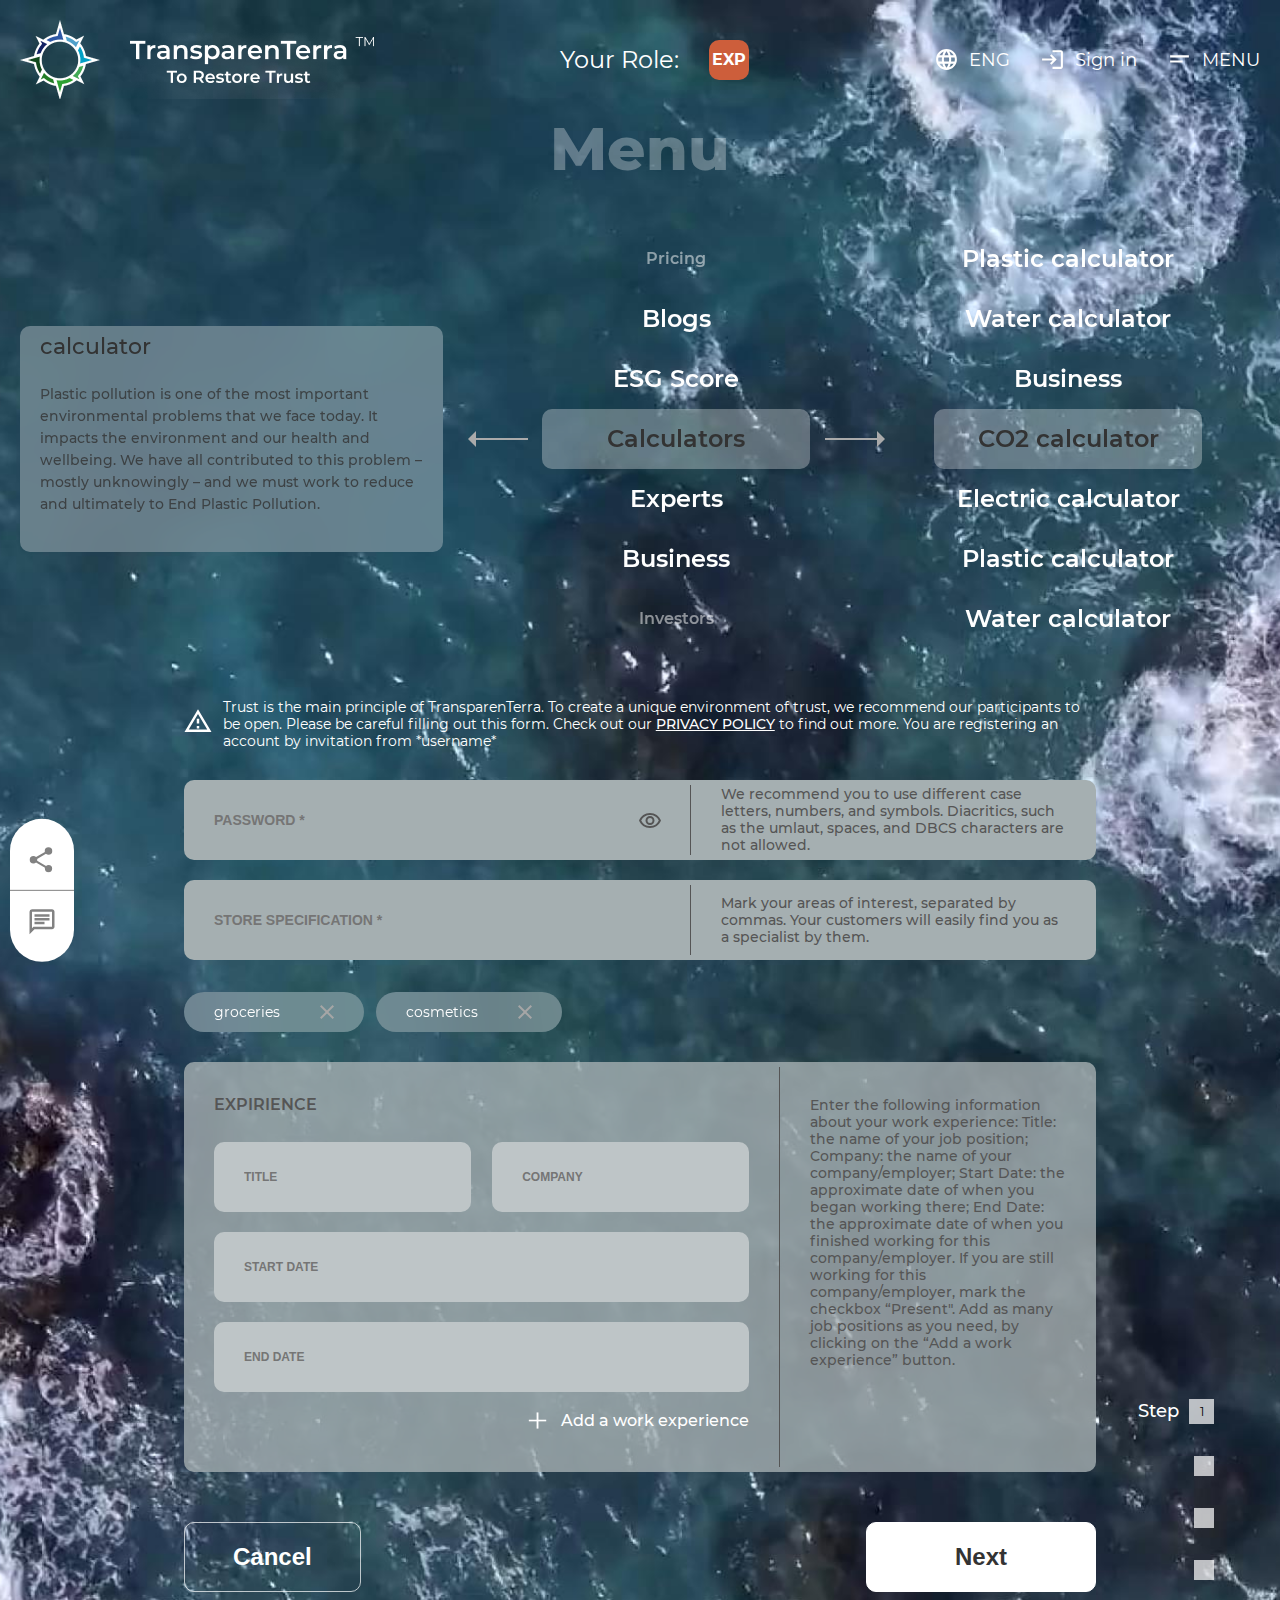
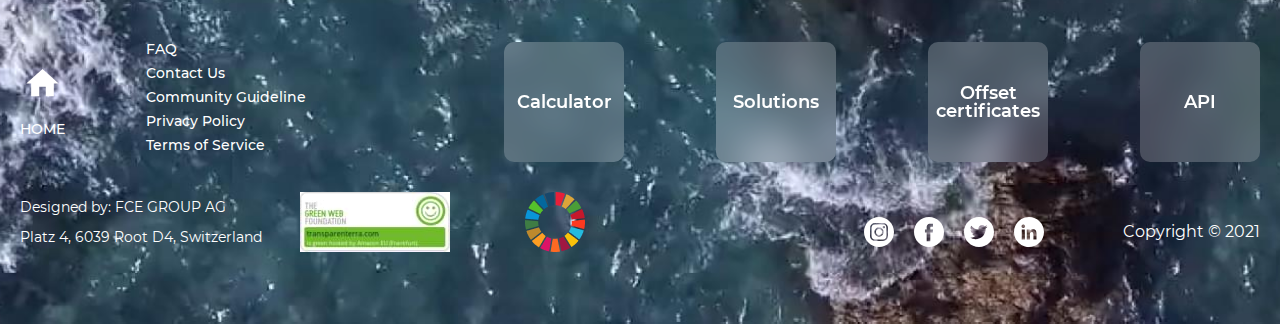
==== commit c8a72838: "Add files via upload" ====
--- a/index.html
+++ b/index.html
@@ -1,536 +1,462 @@
-<!DOCTYPE html>
-
-<html dir="ltr">
-<head>
-  <title>TerraCraft</title>
-  <meta charset="utf-8">
-  <meta name="format-detection" content="telephone=no">
-  <meta name="viewport" content="width=device-width, initial-scale=1.0, maximum-scale=1.0, user-scalable=0">
-
-  <link rel="stylesheet" type="text/css" href="css/style.min.css">
-
-  <!-- <link rel="stylesheet" type="text/css" href="css/animate.min.css"> -->
-</head>
-
-<body>
-  <div class="table">
-    <div class="table__wrapper">
-      <div class="table__title"><span class="current">Мойтекущий уровень участия<br /> в программе</span><span
-          class="level">Люміпочатківець</span></div>
-
-      <div class="table__row">
-        <div class="table__subtitle">Игрушки</div>
-        <div class="table__description">
-          <ul class="table__list">
-            <li>Игрушки, кроме серии L.O.L. та Lego</li>
-            <li>Товары ЛОЛ</li>
-            <li>Товары Лего</li>
-          </ul>
-          <div class="table__procent">
-            3%
-          </div>
-        </div>
-      </div>
-      <div class="table__row">
-        <div class="table__subtitle">Игрушки</div>
-        <div class="table__description">
-          <ul class="table__list">
-            <li>Игрушки, кроме серии L.O.L. та Lego</li>
-            <li>Товары ЛОЛ</li>
-            <li>Товары Лего</li>
-          </ul>
-          <div class="table__procent">
-            3%
-          </div>
-        </div>
-      </div>
-      <div class="table__row">
-        <div class="table__subtitle">Игрушки</div>
-        <div class="table__description">
-          <ul class="table__list">
-            <li>Игрушки, кроме серии L.O.L. та Lego</li>
-            <li>Товары ЛОЛ</li>
-            <li>Товары Лего</li>
-          </ul>
-          <div class="table__procent">
-            3%
-          </div>
-        </div>
-      </div>
-      <div class="table__row">
-        <div class="table__subtitle">Одежда и обувь</div>
-        <div class="table__description">
-          <div class="table__procent">
-            3%
-          </div>
-        </div>
-      </div>
-      <div class="table__row">
-        <div class="table__subtitle">Одежда и обувь</div>
-        <div class="table__description">
-          <div class="table__procent">
-            3%
-          </div>
-        </div>
-      </div>
-      <div class="table__row">
-        <div class="table__subtitle">Одежда и обувь</div>
-        <div class="table__description">
-          <div class="table__procent">
-            3%
-          </div>
-        </div>
-      </div>
-
-
-
-    </div>
-
-  </div>
-  <div class="wrapper">
-    <header class="header">
-    	<div class="_container">
-    		<div class="header__row">
-    			<div class="header__logo">
-    				<picture>
-    					<source srcset="img/logo-small.png" media="(max-width:768px)">
-    					<img src=" img/logo.png" alt="logo">
-    				</picture>
-    			</div>
-    			<div class="header__role">
-    				Your Role:
-    				<div class="select-header">
-    					<div class="select-header__title">a</div>
-    					<ul class="select-header__menu">
-    						<li class="select-header__option"><span>EXP</span>Expert</li>
-    						<li class="select-header__option"><span>INV</span>Investor</li>
-    						<li class="select-header__option"><span>BSN</span>Business</li>
-    						<li class="select-header__option"><span>USR</span>User</li>
-    					</ul>
-    				</div>
-    			</div>
-    			<div class="header__buttons">
-    				<img src="img/icons/net.svg" alt="net">
-    				<span>ENG</span>
-    				<img src="img/icons/logIn.svg" alt="logIn">
-    				<span>Sign in</span>
-    				<img src="img/icons/menu.svg" alt="menu">
-    				<span>MENU</span>
-    			</div>
-    		</div>
-    	</div>
-    </header>
-
-    <main class="content">
-      <h1 class="pagename">Menu</h1>
-      <section class="calculator">
-        <div class="_container">
-          <div class="calculator__row">
-            <div class="calculator__blocks">
-              <div id="bloks-slider">
-                <div class="splide__track">
-                  <ul class="splide__list">
-                    <div class="calculator__info info-calculator splide__slide">
-                      <div class="info-calculator__block sub-block">
-                        <span data-close>X</span>
-                        <div class="info-calculator__subtitle">
-                          calculator
-                        </div>
-                      </div>
-                      <div class="info-calculator__text">
-                        Plastic pollution is one of the most important environmental problems that we face today. It
-                        impacts
-                        the
-                        environment and our health and wellbeing. We have all contributed to this problem – mostly
-                        unknowingly
-                        –
-                        and
-                        we must work to reduce and ultimately to End Plastic Pollution.
-                      </div>
-                    </div>
-                    <div class="calculator__info info-calculator splide__slide">
-                      <div class="info-calculator__block sub-block">
-                        <span data-close>X</span>
-                        <div class="info-calculator__subtitle">
-                          experts
-                        </div>
-                      </div>
-                      <div class="info-calculator__text">
-                        Plastic pollution is one of the most important environmental problems that we face today. It
-                        impacts
-                        the
-                        environment and our health and wellbeing. We have all contributed to this problem – mostly
-                        unknowingly
-                        –
-                        and
-                        we must work to reduce and ultimately to End Plastic Pollution.
-                      </div>
-                    </div>
-                    <div class="calculator__info info-calculator splide__slide">
-                      <div class="info-calculator__block sub-block">
-                        <span data-close>X</span>
-                        <div class="info-calculator__subtitle">
-                          business
-                        </div>
-                      </div>
-                      <div class="info-calculator__text">
-                        Plastic pollution is one of the most important environmental problems that we face today. It
-                        impacts
-                        the
-                        environment and our health and wellbeing. We have all contributed to this problem – mostly
-                        unknowingly
-                        –
-                        and
-                        we must work to reduce and ultimately to End Plastic Pollution.
-                      </div>
-                    </div>
-                    <div class="calculator__info info-calculator splide__slide">
-                      <div class="info-calculator__block sub-block">
-                        <span data-close>X</span>
-                        <div class="info-calculator__subtitle">
-                          investors
-                        </div>
-                      </div>
-                      <div class="info-calculator__text">
-                        Plastic pollution is one of the most important environmental problems that we face today. It
-                        impacts
-                        the
-                        environment and our health and wellbeing. We have all contributed to this problem – mostly
-                        unknowingly
-                        –
-                        and
-                        we must work to reduce and ultimately to End Plastic Pollution.
-                      </div>
-                    </div>
-                    <div class="calculator__info info-calculator splide__slide">
-                      <div class="info-calculator__block sub-block">
-                        <span data-close>X</span>
-                        <div class="info-calculator__subtitle">
-                          pricing
-                        </div>
-                      </div>
-                      <div class="info-calculator__text">
-                        Plastic pollution is one of the most important environmental problems that we face today. It
-                        impacts
-                        the
-                        environment and our health and wellbeing. We have all contributed to this problem – mostly
-                        unknowingly
-                        –
-                        and
-                        we must work to reduce and ultimately to End Plastic Pollution.
-                      </div>
-                    </div>
-                    <div class="calculator__info info-calculator splide__slide">
-                      <div class="info-calculator__block sub-block">
-                        <span data-close>X</span>
-                        <div class="info-calculator__subtitle">
-                          blogs
-                        </div>
-                      </div>
-                      <div class="info-calculator__text">
-                        Plastic pollution is one of the most important environmental problems that we face today. It
-                        impacts
-                        the
-                        environment and our health and wellbeing. We have all contributed to this problem – mostly
-                        unknowingly
-                        –
-                        and
-                        we must work to reduce and ultimately to End Plastic Pollution.
-                      </div>
-                    </div>
-                    <div class="calculator__info info-calculator splide__slide">
-                      <div class="info-calculator__block sub-block">
-                        <span data-close>X</span>
-                        <div class="info-calculator__subtitle">
-                          ESG score
-                        </div>
-                      </div>
-                      <div class="info-calculator__text">
-                        Plastic pollution is one of the most important environmental problems that we face today. It
-                        impacts
-                        the
-                        environment and our health and wellbeing. We have all contributed to this problem – mostly
-                        unknowingly
-                        –
-                        and
-                        we must work to reduce and ultimately to End Plastic Pollution.
-                      </div>
-                    </div>
-                  </ul>
-                </div>
-              </div>
-            </div>
-
-
-            <div class="calculator__type">
-              <div class="splide">
-                <div class="splide__track">
-                  <ul class="splide__list">
-                    <li class="splide__slide"><span data-i="1">Calculators</span><img data-question
-                        src="img/icons/help.svg" alt="question"></li>
-
-                    <li class="splide__slide"><span data-i="2">Experts</span><img data-question src="img/icons/help.svg"
-                        alt="question"></li>
-
-                    <li class="splide__slide"><span data-i="3">Business</span><img data-question
-                        src="img/icons/help.svg" alt="question"></li>
-
-                    <li class="splide__slide"><span data-i="4">Investors</span><img data-question
-                        src="img/icons/help.svg" alt="question"></li>
-
-                    <li class="splide__slide"><span data-i="5">Pricing</span><img data-question src="img/icons/help.svg"
-                        alt="question"></li>
-
-                    <li class="splide__slide"><span data-i="6">Blogs</span><img data-question src="img/icons/help.svg"
-                        alt="question"></li>
-
-                    <li class="splide__slide"><span data-i="7">ESG Score</span><img data-question
-                        src="img/icons/help.svg" alt="question"></li>
-                  </ul>
-                </div>
-              </div>
-
-            </div>
-
-            <div class="calculator__addon">
-              <div data-i='1'>
-                <div class="splide__track">
-                  <ul class="splide__list">
-                    <li class="splide__slide"><span>CO2 calculator</span></li>
-                    <li class="splide__slide"><span>Electric calculator</span></li>
-                    <li class="splide__slide"><span>Plastic calculator</span></li>
-                    <li class="splide__slide"><span>Water calculator</span></li>
-                    <li class="splide__slide"><span>Business</span></li>
-                  </ul>
-                </div>
-              </div>
-              <div data-i='2'>
-                <div class="splide__track">
-                  <ul class="splide__list">
-                    <li class="splide__slide"><span>pricing</span></li>
-                    <li class="splide__slide"><span>pricing</span></li>
-                    <li class="splide__slide"><span>pricing</span></li>
-                    <li class="splide__slide"><span>pricing</span></li>
-                    <li class="splide__slide"><span>pricing</span></li>
-                  </ul>
-                </div>
-              </div>
-              <div data-i='3'>
-                <div class="splide__track">
-                  <ul class="splide__list">
-                    <li class="splide__slide"><span>sdsd</span></li>
-                    <li class="splide__slide"><span>sdsdsd</span></li>
-                    <li class="splide__slide"><span>sdsdsd</span></li>
-                    <li class="splide__slide"><span>pricing</span></li>
-                    <li class="splide__slide"><span>pricing</span></li>
-                  </ul>
-                </div>
-              </div>
-            </div>
-          </div>
-
-        </div>
-      </section>
-
-      <section class="form">
-        <div class="form__warning">
-          <div class="form__img">
-            <img src="img/icons/varning.svg" alt="varning">
-          </div>
-          <div class="form__warning-text">
-            Trust is the main principle of TransparenTerra. To create a unique environment of trust, we recommend our
-            participants to be open. Please be careful filling out this form. Check out our <a class="link"
-              href="#">privacy policy</a>
-            to find out more. You are registering an account by invitation from *username*
-          </div>
-        </div>
-
-        <form action="#" class="main-form">
-
-          <div class="main-form__input">
-            <div class="main-form__input-eyed">
-              <div class="withError">
-                <input data-input='pass' data-eyed type="password" placeholder="PASSWORD *">
-              </div>
-              <img class="eye" src="img/icons/eye.svg" alt="eye">
-              <img class="eye close-eye" src="img/icons/closed-eye.svg" alt="eyeclosed" hidden>
-            </div>
-
-            <div class="main-form__input-text">
-              We recommend you to use different case letters, numbers, and symbols. Diacritics, such as the umlaut,
-              spaces, and DBCS characters are not allowed.
-            </div>
-          </div>
-
-          <div class="main-form__input">
-            <div class="withError"><input type="text" placeholder="Store Specification *" data-input='tags'></div>
-
-            <div class="main-form__input-text">
-              Mark your areas of interest, separated by commas. Your customers will easily find you as a specialist by
-              them.
-            </div>
-          </div>
-
-          <div class="main-form__tags">
-            <div class="tag"><span>groceries</span><img src="img/icons/close.svg" alt="close"></div>
-            <div class="tag"><span>cosmetics</span><img src="img/icons/close.svg" alt="close"></div>
-          </div>
-
-          <div class="main-form__expirience expience-block">
-            <div class="expience-block__row">
-              <div class="expience-block__form">
-                <div class="expience-block__title">
-                  Expirience
-                </div>
-
-                <div class="expience-block__input-row">
-                  <div class="main-form__input expience-block__input">
-                    <div class="withError"><input type="text" placeholder="TITLE" data-input="title"></div>
-                  </div>
-                  <div class="main-form__input expience-block__input">
-                    <div class="withError"><input type="text" placeholder="COMPANY" data-input="company"></div>
-                  </div>
-                </div>
-
-
-                <div class="main-form__input expience-block__input expience-block__input_date">
-                  <div class="withError"><input type="text" placeholder="START DATE"></div>
-                </div>
-
-                <div class="main-form__input expience-block__input expience-block__input_date">
-                  <div class="withError"><input type="text" placeholder="END DATE"></div>
-
-                </div>
-
-                <a class="expience-block__add">
-                  <img src="img/icons/add.png" alt="plus"> Add a work experience
-                </a>
-              </div>
-
-              <div class="expience-block__additional">
-                Enter the following information about your work experience: Title: the name of your job position;
-                Company: the name of your company/employer; Start Date: the approximate date of when you began working
-                there; End Date: the approximate date of when you finished working for this company/employer. If you are
-                still working for this company/employer, mark the checkbox “Present". Add as many job positions as you
-                need, by clicking on the “Add a work experience” button.
-              </div>
-
-            </div>
-          </div>
-
-          <div class="main-form__buttons buttons-main-form">
-            <div class="buttons-main-form__row">
-              <button class="buttons-main-form__button">Cancel</button>
-              <button class="buttons-main-form__button" type="submit">Next</button>
-            </div>
-
-            <div class="buttons-main-form__steps steps">
-              <div class="steps__block active">
-                <span>Step</span>
-                <div class="steps__step">
-                  1
-                </div>
-              </div>
-
-              <div class="steps__block">
-                <span>Step</span>
-                <div class="steps__step">
-                  2
-                </div>
-              </div>
-
-
-              <div class="steps__block">
-                <span>Step</span>
-                <div class="steps__step">
-                  3
-                </div>
-              </div>
-
-              <div class="steps__block">
-                <span>Step</span>
-                <div class="steps__step">
-                  4
-                </div>
-              </div>
-
-            </div>
-          </div>
-        </form>
-      </section>
-
-
-    </main>
-
-    <footer class="footer">
-    	<div class="_container footer__container">
-    		<div class="footer__row">
-
-    			<div class="footer__column footer__column_1">
-    				<div class="footer__home">
-    					<img src="img/icons/home.svg" alt="house">
-    					HOME
-    				</div>
-
-    				<ul class="footer__list">
-    					<li><a href="">FAQ</a></li>
-    					<li><a href="">Contact Us</a></li>
-    					<li><a href="">Community Guideline</a></li>
-    					<li><a href="">Privacy Policy</a></li>
-    					<li><a href="">Terms of Service</a></li>
-    				</ul>
-
-    				<div class="footer__answers">
-    					<span>Calculator</span>
-    					<span>Solutions</span>
-    					<span>Offset certificates</span>
-    					<span>API</span>
-    				</div>
-
-    			</div>
-
-    			<div class="footer__column footer__column_2">
-    				<div class="footer__about about-footer">
-    					<div class="about-footer__title">
-    						Designed by: FCE GROUP AG <br>
-    						Platz 4, 6039 Root D4, Switzerland
-    					</div>
-    					<div class="about-footer__row">
-    						<img src="img/smile.jpg" alt="greenweb">
-    						<img src="img/palitre.png" alt="palitre">
-    					</div>
-    				</div>
-
-    				<div class="footer__links footer-links">
-    					<a href="#">Copyright © 2021</a>
-    					<div class="footer-links__social">
-    						<img src="img/social/inst.svg" alt="instagramm">
-    						<img src="img/social/facebook.svg" alt="facebook">
-    						<img src="img/social/twitter.svg" alt="twitter">
-    						<img src="img/social/in.svg" alt="in">
-    					</div>
-    				</div>
-    			</div>
-    		</div>
-    	</div>
-    </footer>
-    <div class="help">
-      <div class="help__row">
-        <div class="help__img">
-          <img src="img/icons/social.svg" alt="message">
-        </div>
-        <div class="help__img">
-          <img src="img/icons/message.svg" alt="message">
-        </div>
-      </div>
-    </div>
-  </div>
-
-  <script src='js/jquery-3.5.1.js'></script>
-  <script src='js/splide.min.js'></script>
-
-  <script src="js/script.min.js"></script>
-
-</body>
-
+<!DOCTYPE html>
+
+<html dir="ltr">
+<head>
+  <title>TerraCraft</title>
+  <meta charset="utf-8">
+  <meta name="format-detection" content="telephone=no">
+  <meta name="viewport" content="width=device-width, initial-scale=1.0, maximum-scale=1.0, user-scalable=0">
+
+  <link rel="stylesheet" type="text/css" href="css/style.min.css">
+
+  <!-- <link rel="stylesheet" type="text/css" href="css/animate.min.css"> -->
+</head>
+
+<body>
+  <div class="wrapper">
+    <header class="header">
+    	<div class="_container">
+    		<div class="header__row">
+    			<div class="header__logo">
+    				<picture>
+    					<source srcset="img/logo-small.png" media="(max-width:768px)">
+    					<img src=" img/logo.png" alt="logo">
+    				</picture>
+    			</div>
+    			<div class="header__role">
+    				Your Role:
+    				<div class="select-header">
+    					<div class="select-header__title">a</div>
+    					<ul class="select-header__menu">
+    						<li class="select-header__option"><span>EXP</span>Expert</li>
+    						<li class="select-header__option"><span>INV</span>Investor</li>
+    						<li class="select-header__option"><span>BSN</span>Business</li>
+    						<li class="select-header__option"><span>USR</span>User</li>
+    					</ul>
+    				</div>
+    			</div>
+    			<div class="header__buttons">
+    				<img src="img/icons/net.svg" alt="net">
+    				<span>ENG</span>
+    				<img src="img/icons/logIn.svg" alt="logIn">
+    				<span>Sign in</span>
+    				<img src="img/icons/menu.svg" alt="menu">
+    				<span>MENU</span>
+    			</div>
+    		</div>
+    	</div>
+    </header>
+
+    <main class="content">
+      <h1 class="pagename">Menu</h1>
+      <section class="calculator">
+        <div class="_container">
+          <div class="calculator__row">
+            <div class="calculator__blocks">
+              <div id="bloks-slider">
+                <div class="splide__track">
+                  <ul class="splide__list">
+                    <div class="calculator__info info-calculator splide__slide">
+                      <div class="info-calculator__block sub-block">
+                        <span data-close>X</span>
+                        <div class="info-calculator__subtitle">
+                          calculator
+                        </div>
+                      </div>
+                      <div class="info-calculator__text">
+                        Plastic pollution is one of the most important environmental problems that we face today. It
+                        impacts
+                        the
+                        environment and our health and wellbeing. We have all contributed to this problem – mostly
+                        unknowingly
+                        –
+                        and
+                        we must work to reduce and ultimately to End Plastic Pollution.
+                      </div>
+                    </div>
+                    <div class="calculator__info info-calculator splide__slide">
+                      <div class="info-calculator__block sub-block">
+                        <span data-close>X</span>
+                        <div class="info-calculator__subtitle">
+                          experts
+                        </div>
+                      </div>
+                      <div class="info-calculator__text">
+                        Plastic pollution is one of the most important environmental problems that we face today. It
+                        impacts
+                        the
+                        environment and our health and wellbeing. We have all contributed to this problem – mostly
+                        unknowingly
+                        –
+                        and
+                        we must work to reduce and ultimately to End Plastic Pollution.
+                      </div>
+                    </div>
+                    <div class="calculator__info info-calculator splide__slide">
+                      <div class="info-calculator__block sub-block">
+                        <span data-close>X</span>
+                        <div class="info-calculator__subtitle">
+                          business
+                        </div>
+                      </div>
+                      <div class="info-calculator__text">
+                        Plastic pollution is one of the most important environmental problems that we face today. It
+                        impacts
+                        the
+                        environment and our health and wellbeing. We have all contributed to this problem – mostly
+                        unknowingly
+                        –
+                        and
+                        we must work to reduce and ultimately to End Plastic Pollution.
+                      </div>
+                    </div>
+                    <div class="calculator__info info-calculator splide__slide">
+                      <div class="info-calculator__block sub-block">
+                        <span data-close>X</span>
+                        <div class="info-calculator__subtitle">
+                          investors
+                        </div>
+                      </div>
+                      <div class="info-calculator__text">
+                        Plastic pollution is one of the most important environmental problems that we face today. It
+                        impacts
+                        the
+                        environment and our health and wellbeing. We have all contributed to this problem – mostly
+                        unknowingly
+                        –
+                        and
+                        we must work to reduce and ultimately to End Plastic Pollution.
+                      </div>
+                    </div>
+                    <div class="calculator__info info-calculator splide__slide">
+                      <div class="info-calculator__block sub-block">
+                        <span data-close>X</span>
+                        <div class="info-calculator__subtitle">
+                          pricing
+                        </div>
+                      </div>
+                      <div class="info-calculator__text">
+                        Plastic pollution is one of the most important environmental problems that we face today. It
+                        impacts
+                        the
+                        environment and our health and wellbeing. We have all contributed to this problem – mostly
+                        unknowingly
+                        –
+                        and
+                        we must work to reduce and ultimately to End Plastic Pollution.
+                      </div>
+                    </div>
+                    <div class="calculator__info info-calculator splide__slide">
+                      <div class="info-calculator__block sub-block">
+                        <span data-close>X</span>
+                        <div class="info-calculator__subtitle">
+                          blogs
+                        </div>
+                      </div>
+                      <div class="info-calculator__text">
+                        Plastic pollution is one of the most important environmental problems that we face today. It
+                        impacts
+                        the
+                        environment and our health and wellbeing. We have all contributed to this problem – mostly
+                        unknowingly
+                        –
+                        and
+                        we must work to reduce and ultimately to End Plastic Pollution.
+                      </div>
+                    </div>
+                    <div class="calculator__info info-calculator splide__slide">
+                      <div class="info-calculator__block sub-block">
+                        <span data-close>X</span>
+                        <div class="info-calculator__subtitle">
+                          ESG score
+                        </div>
+                      </div>
+                      <div class="info-calculator__text">
+                        Plastic pollution is one of the most important environmental problems that we face today. It
+                        impacts
+                        the
+                        environment and our health and wellbeing. We have all contributed to this problem – mostly
+                        unknowingly
+                        –
+                        and
+                        we must work to reduce and ultimately to End Plastic Pollution.
+                      </div>
+                    </div>
+                  </ul>
+                </div>
+              </div>
+            </div>
+
+
+            <div class="calculator__type">
+              <div class="splide">
+                <div class="splide__track">
+                  <ul class="splide__list">
+                    <li class="splide__slide"><span data-i="1">Calculators</span><img data-question
+                        src="img/icons/help.svg" alt="question"></li>
+
+                    <li class="splide__slide"><span data-i="2">Experts</span><img data-question src="img/icons/help.svg"
+                        alt="question"></li>
+
+                    <li class="splide__slide"><span data-i="3">Business</span><img data-question
+                        src="img/icons/help.svg" alt="question"></li>
+
+                    <li class="splide__slide"><span data-i="4">Investors</span><img data-question
+                        src="img/icons/help.svg" alt="question"></li>
+
+                    <li class="splide__slide"><span data-i="5">Pricing</span><img data-question src="img/icons/help.svg"
+                        alt="question"></li>
+
+                    <li class="splide__slide"><span data-i="6">Blogs</span><img data-question src="img/icons/help.svg"
+                        alt="question"></li>
+
+                    <li class="splide__slide"><span data-i="7">ESG Score</span><img data-question
+                        src="img/icons/help.svg" alt="question"></li>
+                  </ul>
+                </div>
+              </div>
+
+            </div>
+
+            <div class="calculator__addon">
+              <div data-i='1'>
+                <div class="splide__track">
+                  <ul class="splide__list">
+                    <li class="splide__slide"><span>CO2 calculator</span></li>
+                    <li class="splide__slide"><span>Electric calculator</span></li>
+                    <li class="splide__slide"><span>Plastic calculator</span></li>
+                    <li class="splide__slide"><span>Water calculator</span></li>
+                    <li class="splide__slide"><span>Business</span></li>
+                  </ul>
+                </div>
+              </div>
+              <div data-i='2'>
+                <div class="splide__track">
+                  <ul class="splide__list">
+                    <li class="splide__slide"><span>pricing</span></li>
+                    <li class="splide__slide"><span>pricing</span></li>
+                    <li class="splide__slide"><span>pricing</span></li>
+                    <li class="splide__slide"><span>pricing</span></li>
+                    <li class="splide__slide"><span>pricing</span></li>
+                  </ul>
+                </div>
+              </div>
+              <div data-i='3'>
+                <div class="splide__track">
+                  <ul class="splide__list">
+                    <li class="splide__slide"><span>sdsd</span></li>
+                    <li class="splide__slide"><span>sdsdsd</span></li>
+                    <li class="splide__slide"><span>sdsdsd</span></li>
+                    <li class="splide__slide"><span>pricing</span></li>
+                    <li class="splide__slide"><span>pricing</span></li>
+                  </ul>
+                </div>
+              </div>
+            </div>
+          </div>
+
+        </div>
+      </section>
+
+      <section class="form">
+        <div class="form__warning">
+          <div class="form__img">
+            <img src="img/icons/varning.svg" alt="varning">
+          </div>
+          <div class="form__warning-text">
+            Trust is the main principle of TransparenTerra. To create a unique environment of trust, we recommend our
+            participants to be open. Please be careful filling out this form. Check out our <a class="link"
+              href="#">privacy policy</a>
+            to find out more. You are registering an account by invitation from *username*
+          </div>
+        </div>
+
+        <form action="#" class="main-form">
+
+          <div class="main-form__input">
+            <div class="main-form__input-eyed">
+              <div class="withError">
+                <input data-input='pass' data-eyed type="password" placeholder="PASSWORD *">
+              </div>
+              <img class="eye" src="img/icons/eye.svg" alt="eye">
+              <img class="eye close-eye" src="img/icons/closed-eye.svg" alt="eyeclosed" hidden>
+            </div>
+
+            <div class="main-form__input-text">
+              We recommend you to use different case letters, numbers, and symbols. Diacritics, such as the umlaut,
+              spaces, and DBCS characters are not allowed.
+            </div>
+          </div>
+
+          <div class="main-form__input">
+            <div class="withError"><input type="text" placeholder="Store Specification *" data-input='tags'></div>
+
+            <div class="main-form__input-text">
+              Mark your areas of interest, separated by commas. Your customers will easily find you as a specialist by
+              them.
+            </div>
+          </div>
+
+          <div class="main-form__tags">
+            <div class="tag"><span>groceries</span><img src="img/icons/close.svg" alt="close"></div>
+            <div class="tag"><span>cosmetics</span><img src="img/icons/close.svg" alt="close"></div>
+          </div>
+
+          <div class="main-form__expirience expience-block">
+            <div class="expience-block__row">
+              <div class="expience-block__form">
+                <div class="expience-block__title">
+                  Expirience
+                </div>
+
+                <div class="expience-block__input-row">
+                  <div class="main-form__input expience-block__input">
+                    <div class="withError"><input type="text" placeholder="TITLE" data-input="title"></div>
+                  </div>
+                  <div class="main-form__input expience-block__input">
+                    <div class="withError"><input type="text" placeholder="COMPANY" data-input="company"></div>
+                  </div>
+                </div>
+
+
+                <div class="main-form__input expience-block__input expience-block__input_date">
+                  <div class="withError"><input type="text" placeholder="START DATE"></div>
+                </div>
+
+                <div class="main-form__input expience-block__input expience-block__input_date">
+                  <div class="withError"><input type="text" placeholder="END DATE"></div>
+
+                </div>
+
+                <a class="expience-block__add">
+                  <img src="img/icons/add.png" alt="plus"> Add a work experience
+                </a>
+              </div>
+
+              <div class="expience-block__additional">
+                Enter the following information about your work experience: Title: the name of your job position;
+                Company: the name of your company/employer; Start Date: the approximate date of when you began working
+                there; End Date: the approximate date of when you finished working for this company/employer. If you are
+                still working for this company/employer, mark the checkbox “Present". Add as many job positions as you
+                need, by clicking on the “Add a work experience” button.
+              </div>
+
+            </div>
+          </div>
+
+          <div class="main-form__buttons buttons-main-form">
+            <div class="buttons-main-form__row">
+              <button class="buttons-main-form__button">Cancel</button>
+              <button class="buttons-main-form__button" type="submit">Next</button>
+            </div>
+
+            <div class="buttons-main-form__steps steps">
+              <div class="steps__block active">
+                <span>Step</span>
+                <div class="steps__step">
+                  1
+                </div>
+              </div>
+
+              <div class="steps__block">
+                <span>Step</span>
+                <div class="steps__step">
+                  2
+                </div>
+              </div>
+
+
+              <div class="steps__block">
+                <span>Step</span>
+                <div class="steps__step">
+                  3
+                </div>
+              </div>
+
+              <div class="steps__block">
+                <span>Step</span>
+                <div class="steps__step">
+                  4
+                </div>
+              </div>
+
+            </div>
+          </div>
+        </form>
+      </section>
+
+
+    </main>
+
+    <footer class="footer">
+    	<div class="_container footer__container">
+    		<div class="footer__row">
+
+    			<div class="footer__column footer__column_1">
+    				<div class="footer__home">
+    					<img src="img/icons/home.svg" alt="house">
+    					HOME
+    				</div>
+
+    				<ul class="footer__list">
+    					<li><a href="">FAQ</a></li>
+    					<li><a href="">Contact Us</a></li>
+    					<li><a href="">Community Guideline</a></li>
+    					<li><a href="">Privacy Policy</a></li>
+    					<li><a href="">Terms of Service</a></li>
+    				</ul>
+
+    				<div class="footer__answers">
+    					<span>Calculator</span>
+    					<span>Solutions</span>
+    					<span>Offset certificates</span>
+    					<span>API</span>
+    				</div>
+
+    			</div>
+
+    			<div class="footer__column footer__column_2">
+    				<div class="footer__about about-footer">
+    					<div class="about-footer__title">
+    						Designed by: FCE GROUP AG <br>
+    						Platz 4, 6039 Root D4, Switzerland
+    					</div>
+    					<div class="about-footer__row">
+    						<img src="img/smile.jpg" alt="greenweb">
+    						<img src="img/palitre.png" alt="palitre">
+    					</div>
+    				</div>
+
+    				<div class="footer__links footer-links">
+    					<a href="#">Copyright © 2021</a>
+    					<div class="footer-links__social">
+    						<img src="img/social/inst.svg" alt="instagramm">
+    						<img src="img/social/facebook.svg" alt="facebook">
+    						<img src="img/social/twitter.svg" alt="twitter">
+    						<img src="img/social/in.svg" alt="in">
+    					</div>
+    				</div>
+    			</div>
+    		</div>
+    	</div>
+    </footer>
+    <div class="help">
+      <div class="help__row">
+        <div class="help__img">
+          <img src="img/icons/social.svg" alt="message">
+        </div>
+        <div class="help__img">
+          <img src="img/icons/message.svg" alt="message">
+        </div>
+      </div>
+    </div>
+  </div>
+
+  <script src='js/jquery-3.5.1.js'></script>
+  <script src='js/splide.min.js'></script>
+
+  <script src="js/script.min.js"></script>
+
+</body>
+
 </html>--- a/css/style.min.css
+++ b/css/style.min.css
@@ -1 +1 @@
-@charset "UTF-8";@font-face{font-family:Montserrat;font-display:swap;src:url(../fonts/Montserrat-Black.woff) format("woff"),url(../fonts/Montserrat-Black.woff2) format("woff2");font-weight:900;font-style:normal}@font-face{font-family:Montserrat;font-display:swap;src:url(../fonts/Montserrat-ExtraBold.woff) format("woff"),url(../fonts/Montserrat-ExtraBold.woff2) format("woff2");font-weight:800;font-style:normal}@font-face{font-family:Montserrat;font-display:swap;src:url(../fonts/Montserrat-Bold.woff) format("woff"),url(../fonts/Montserrat-Bold.woff2) format("woff2");font-weight:700;font-style:normal}@font-face{font-family:Montserrat;font-display:swap;src:url(../fonts/Montserrat-SemiBold.woff) format("woff"),url(../fonts/Montserrat-SemiBold.woff2) format("woff2");font-weight:600;font-style:normal}@font-face{font-family:Montserrat;font-display:swap;src:url(../fonts/Montserrat-Medium.woff) format("woff"),url(../fonts/Montserrat-Medium.woff2) format("woff2");font-weight:500;font-style:normal}@font-face{font-family:Montserrat;font-display:swap;src:url(../fonts/Montserrat-Regular.woff) format("woff"),url(../fonts/Montserrat-Regular.woff2) format("woff2");font-weight:400;font-style:normal}@font-face{font-family:Montserrat;font-display:swap;src:url(../fonts/Montserrat-Light.woff) format("woff"),url(../fonts/Montserrat-Light.woff2) format("woff2");font-weight:300;font-style:normal}@font-face{font-family:Montserrat;font-display:swap;src:url(../fonts/Montserrat-ExtraLight.woff) format("woff"),url(../fonts/Montserrat-ExtraLight.woff2) format("woff2");font-weight:200;font-style:normal}@font-face{font-family:Montserrat;font-display:swap;src:url(../fonts/Montserrat-Thin.woff) format("woff"),url(../fonts/Montserrat-Thin.woff2) format("woff2");font-weight:100;font-style:normal}@font-face{font-family:icons;src:url(fonts/icons.woff) format("woff"),url(fonts/icons.woff2) format("woff2");font-weight:400;font-style:normal;font-display:block}[class*=" _icon-"]:before,[class^="_icon-"]:before{font-family:icons;font-style:normal;font-weight:400;font-variant:normal;text-transform:none;line-height:1;-webkit-font-smoothing:antialiased;-moz-osx-font-smoothing:grayscale}[class*=" _icon-"]:before,[class^="_icon-"]:before{display:block}._icon-phone:before{content:"\e900"}*{padding:0;margin:0;border:0}*,:after,:before{-webkit-box-sizing:border-box;box-sizing:border-box}:active,:focus{outline:0}a:active,a:focus{outline:0}aside,footer,header,nav{display:block}body,html{font-family:Montserrat,sans-serif;height:100%}body{line-height:1;font-size:14px;-ms-text-size-adjust:100%;-moz-text-size-adjust:100%;-webkit-text-size-adjust:100%}input::-ms-clear{display:none}button{cursor:pointer}button::-moz-focus-inner{padding:0;border:0}a,a:visited{text-decoration:none}a:hover{text-decoration:none}ul li{list-style:none}img{vertical-align:top}h1,h2,h3,h4,h5,h6{font-size:inherit;font-weight:inherit}body.lock{overflow:hidden}.table{max-width:450px;margin:0 auto}.table__wrapper{background-color:#ebebeb}.table__title{border-radius:10px 10px 0 0;font-weight:600;text-align:right;background-color:#ffcf00;display:-webkit-box;display:-ms-flexbox;display:flex;-webkit-box-pack:end;-ms-flex-pack:end;justify-content:flex-end;-webkit-box-align:center;-ms-flex-align:center;align-items:center}.table__title .current{padding:10px 5px}.table__title .level{border-left:2px solid gray;display:block;-ms-flex-item-align:stretch;align-self:stretch;display:-webkit-box;display:-ms-flexbox;display:flex;-webkit-box-align:center;-ms-flex-align:center;align-items:center;-ms-flex-preferred-size:142px;flex-basis:142px}.table__row{display:-webkit-box;display:-ms-flexbox;display:flex;width:100%}.table__subtitle{padding:16px 27px;background-color:#ebebeb;font-weight:700;-webkit-box-flex:1;-ms-flex:1;flex:1;word-wrap:break-word}.table__description{display:-webkit-box;display:-ms-flexbox;display:flex;min-width:142px}.table__list{-ms-flex-preferred-size:184.3px;flex-basis:184.3px;-ms-flex-negative:0;flex-shrink:0;background-color:#f3f3f3}.table__list li{font-weight:500;padding:13px 30px;border:1px solid #e4e4e4}.table__procent{background-color:#fff;border:1px solid #e4e4e4;display:-webkit-box;display:-ms-flexbox;display:flex;-webkit-box-align:center;-ms-flex-align:center;align-items:center;-webkit-box-pack:center;-ms-flex-pack:center;justify-content:center;-webkit-box-flex:0;-ms-flex:0 1 142px;flex:0 1 142px;margin-left:auto;padding:55px 10px}.wrapper{position:relative;min-height:100%;overflow:hidden;display:-webkit-box;display:-ms-flexbox;display:flex;-webkit-box-orient:vertical;-webkit-box-direction:normal;-ms-flex-direction:column;flex-direction:column;font-size:14px;background:url(../img/main-bg.jpg) no-repeat top/cover}._container{max-width:1860px;margin:0 auto;padding:0 50px}.ibg{background-position:center;background-size:cover;background-repeat:no-repeat}.ibg img{display:none}.pagename{text-align:center;font-weight:800;font-size:70px;color:rgba(255,255,255,.3);margin-bottom:50px}.splide__container{-webkit-box-sizing:border-box;box-sizing:border-box;position:relative}.splide__list{-webkit-backface-visibility:hidden;backface-visibility:hidden;display:-ms-flexbox;display:-webkit-box;display:flex;height:100%;margin:0!important;padding:0!important;-webkit-transform-style:preserve-3d;transform-style:preserve-3d}.splide.is-initialized:not(.is-active) .splide__list{display:block}.splide__pagination{-ms-flex-align:center;-webkit-box-align:center;align-items:center;display:-ms-flexbox;display:-webkit-box;display:flex;-ms-flex-wrap:wrap;flex-wrap:wrap;-ms-flex-pack:center;-webkit-box-pack:center;justify-content:center;margin:0;pointer-events:none}.splide__pagination li{display:inline-block;line-height:1;list-style-type:none;margin:0;pointer-events:auto}.splide__progress__bar{width:0}.splide{outline:0;position:relative;visibility:hidden}.splide.is-initialized,.splide.is-rendered{visibility:visible}.splide__slide{-webkit-backface-visibility:hidden;backface-visibility:hidden;-webkit-box-sizing:border-box;box-sizing:border-box;-ms-flex-negative:0;flex-shrink:0;list-style-type:none!important;margin:0;outline:0;position:relative}.splide__slide img{vertical-align:bottom}.splide__slider{position:relative}.splide__spinner{-webkit-animation:splide-loading 1s linear infinite;animation:splide-loading 1s linear infinite;border:2px solid #999;border-left-color:transparent;border-radius:50%;bottom:0;display:inline-block;height:20px;left:0;margin:auto;position:absolute;right:0;top:0;width:20px}.splide__track{overflow:hidden;position:relative;z-index:0}@-webkit-keyframes splide-loading{0%{-webkit-transform:rotate(0);transform:rotate(0)}to{-webkit-transform:rotate(1turn);transform:rotate(1turn)}}@keyframes splide-loading{0%{-webkit-transform:rotate(0);transform:rotate(0)}to{-webkit-transform:rotate(1turn);transform:rotate(1turn)}}.splide--draggable>.splide__slider>.splide__track,.splide--draggable>.splide__track{-webkit-user-select:none;-ms-user-select:none;-moz-user-select:none;user-select:none}.splide--fade>.splide__slider>.splide__track>.splide__list,.splide--fade>.splide__track>.splide__list{display:block}.splide--fade>.splide__slider>.splide__track>.splide__list>.splide__slide,.splide--fade>.splide__track>.splide__list>.splide__slide{left:0;opacity:0;position:absolute;top:0;z-index:0}.splide--fade>.splide__slider>.splide__track>.splide__list>.splide__slide.is-active,.splide--fade>.splide__track>.splide__list>.splide__slide.is-active{opacity:1;position:relative;z-index:1}.splide--rtl{direction:rtl}.splide--ttb.is-active>.splide__slider>.splide__track>.splide__list,.splide--ttb.is-active>.splide__track>.splide__list{display:block}.splide__arrow{-ms-flex-align:center;-webkit-box-align:center;align-items:center;background:#ccc;border:0;border-radius:50%;cursor:pointer;display:-ms-flexbox;display:-webkit-box;display:flex;height:2em;-ms-flex-pack:center;-webkit-box-pack:center;justify-content:center;opacity:.7;padding:0;position:absolute;top:50%;-webkit-transform:translateY(-50%);-ms-transform:translateY(-50%);transform:translateY(-50%);width:2em;z-index:1}.splide__arrow svg{fill:#000;height:1.2em;width:1.2em}.splide__arrow:hover{opacity:.9}.splide__arrow:focus{outline:0}.splide__arrow--prev{left:1em}.splide__arrow--prev svg{-webkit-transform:scaleX(-1);-ms-transform:scaleX(-1);transform:scaleX(-1)}.splide__arrow--next{right:1em}.splide__pagination{bottom:.5em;left:0;padding:0 1em;position:absolute;right:0;z-index:1}.splide__pagination__page{background:#ccc;border:0;border-radius:50%;display:inline-block;height:8px;margin:3px;opacity:.7;padding:0;-webkit-transition:-webkit-transform .2s linear;transition:-webkit-transform .2s linear;-o-transition:transform .2s linear;transition:transform .2s linear;transition:transform .2s linear,-webkit-transform .2s linear;width:8px}.splide__pagination__page.is-active{background:#fff;-webkit-transform:scale(1.4);-ms-transform:scale(1.4);transform:scale(1.4)}.splide__pagination__page:hover{cursor:pointer;opacity:.9}.splide__pagination__page:focus{outline:0}.splide__progress__bar{background:#ccc;height:3px}.splide--nav>.splide__slider>.splide__track>.splide__list>.splide__slide,.splide--nav>.splide__track>.splide__list>.splide__slide{cursor:pointer}.splide--nav>.splide__slider>.splide__track>.splide__list>.splide__slide:focus,.splide--nav>.splide__track>.splide__list>.splide__slide:focus{outline:0}.splide--rtl>.splide__arrows .splide__arrow--prev,.splide--rtl>.splide__slider>.splide__track>.splide__arrows .splide__arrow--prev,.splide--rtl>.splide__track>.splide__arrows .splide__arrow--prev{left:auto;right:1em}.splide--rtl>.splide__arrows .splide__arrow--prev svg,.splide--rtl>.splide__slider>.splide__track>.splide__arrows .splide__arrow--prev svg,.splide--rtl>.splide__track>.splide__arrows .splide__arrow--prev svg{-webkit-transform:scaleX(1);-ms-transform:scaleX(1);transform:scaleX(1)}.splide--rtl>.splide__arrows .splide__arrow--next,.splide--rtl>.splide__slider>.splide__track>.splide__arrows .splide__arrow--next,.splide--rtl>.splide__track>.splide__arrows .splide__arrow--next{left:1em;right:auto}.splide--rtl>.splide__arrows .splide__arrow--next svg,.splide--rtl>.splide__slider>.splide__track>.splide__arrows .splide__arrow--next svg,.splide--rtl>.splide__track>.splide__arrows .splide__arrow--next svg{-webkit-transform:scaleX(-1);-ms-transform:scaleX(-1);transform:scaleX(-1)}.splide--ttb>.splide__arrows .splide__arrow,.splide--ttb>.splide__slider>.splide__track>.splide__arrows .splide__arrow,.splide--ttb>.splide__track>.splide__arrows .splide__arrow{left:50%;-webkit-transform:translate(-50%);-ms-transform:translate(-50%);transform:translate(-50%)}.splide--ttb>.splide__arrows .splide__arrow--prev,.splide--ttb>.splide__slider>.splide__track>.splide__arrows .splide__arrow--prev,.splide--ttb>.splide__track>.splide__arrows .splide__arrow--prev{top:1em}.splide--ttb>.splide__arrows .splide__arrow--prev svg,.splide--ttb>.splide__slider>.splide__track>.splide__arrows .splide__arrow--prev svg,.splide--ttb>.splide__track>.splide__arrows .splide__arrow--prev svg{-webkit-transform:rotate(-90deg);-ms-transform:rotate(-90deg);transform:rotate(-90deg)}.splide--ttb>.splide__arrows .splide__arrow--next,.splide--ttb>.splide__slider>.splide__track>.splide__arrows .splide__arrow--next,.splide--ttb>.splide__track>.splide__arrows .splide__arrow--next{bottom:1em;top:auto}.splide--ttb>.splide__arrows .splide__arrow--next svg,.splide--ttb>.splide__slider>.splide__track>.splide__arrows .splide__arrow--next svg,.splide--ttb>.splide__track>.splide__arrows .splide__arrow--next svg{-webkit-transform:rotate(90deg);-ms-transform:rotate(90deg);transform:rotate(90deg)}.splide--ttb>.splide__pagination,.splide--ttb>.splide__slider>.splide__pagination{bottom:0;display:-ms-flexbox;display:-webkit-box;display:flex;-ms-flex-direction:column;-webkit-box-orient:vertical;-webkit-box-direction:normal;flex-direction:column;left:auto;padding:1em 0;right:.5em;top:0}.icon-menu{display:none}.icon-menu__item{display:none}.header{padding:50px 0}.header__row{display:-webkit-box;display:-ms-flexbox;display:flex;-webkit-box-pack:justify;-ms-flex-pack:justify;justify-content:space-between;-webkit-box-align:center;-ms-flex-align:center;align-items:center}.header__role{display:-webkit-box;display:-ms-flexbox;display:flex;-webkit-box-align:center;-ms-flex-align:center;align-items:center;color:#fff}.header .select-header{position:relative}.header .select-header__title{color:#fff;background:#cd5e3b;border-radius:10px;display:-webkit-box;display:-ms-flexbox;display:flex;-webkit-box-align:center;-ms-flex-align:center;align-items:center;-webkit-box-pack:center;-ms-flex-pack:center;justify-content:center}.header .select-header__menu{width:280px;background:#4c4c4c;border-radius:10px;position:absolute;bottom:-27px;right:25px;-webkit-transform:translateY(100%) translateX(50%);-ms-transform:translateY(100%) translateX(50%);transform:translateY(100%) translateX(50%);z-index:10;visibility:hidden;opacity:0}.header .select-header.active .select-header__menu{visibility:visible;opacity:1}.header .select-header__option{font-size:18px;color:#fff}.header .select-header__option span{border-radius:10px;display:-webkit-inline-box;display:-ms-inline-flexbox;display:inline-flex;-webkit-box-align:center;-ms-flex-align:center;align-items:center;-webkit-box-pack:center;-ms-flex-pack:center;justify-content:center}.header .select-header__option:hover{background-color:#3d3d3d}.header .select-header__option:nth-child(1) span{background:#cd5e3b}.header .select-header__option:nth-child(2) span{background:#3c7097}.header .select-header__option:nth-child(3) span{background:#799429}.header .select-header__option:nth-child(4) span{background:#c99e31}.header__buttons{display:-webkit-box;display:-ms-flexbox;display:flex;-webkit-box-align:center;-ms-flex-align:center;align-items:center}.header__buttons img{margin-right:10px;-webkit-transition:all .2s;-o-transition:all .2s;transition:all .2s;width:30px;height:30px}.header__buttons img:hover{-webkit-transform:scale(1.11);-ms-transform:scale(1.11);transform:scale(1.11)}.header__buttons span{font-family:Montserrat;font-size:18px;color:#fff}.header__buttons span:not(:last-child){margin-right:30px}.footer__home{text-transform:uppercase;color:#fff}.footer__home img{display:block;margin:0 auto}.footer__list a{white-space:nowrap;color:#fff}.footer__list a:active,.footer__list a:hover{font-weight:600}.footer__answers span{background:rgba(255,255,255,.2);-webkit-backdrop-filter:blur(15px);backdrop-filter:blur(15px);border-radius:10px;color:#fff}.footer__answers span:hover{background:rgba(255,255,255,.4)}.about-footer__title{color:#fff}.footer-links{text-align:right}.footer-links a{display:block;color:#fff}.footer-links__social{margin-left:auto}.content{-webkit-box-flex:1;-ms-flex:1 0 auto;flex:1 0 auto}.calculator{text-align:center}.calculator__row{max-width:1572px;display:-webkit-box;display:-ms-flexbox;display:flex;-webkit-box-align:center;-ms-flex-align:center;align-items:center}.calculator__type{position:relative;-webkit-transition:all .1s;-o-transition:all .1s;transition:all .1s;display:-webkit-box;display:-ms-flexbox;display:flex;-webkit-box-pack:center;-ms-flex-pack:center;justify-content:center;-webkit-box-align:center;-ms-flex-align:center;align-items:center;padding:0 6%;margin:0 4% 0 2%}.calculator__type img[data-question]{display:none}.calculator__type .splide{width:100%}.calculator__type .splide__slide{width:340px}.calculator__type:before{position:absolute;left:0;z-index:99;top:50%;-webkit-transform:translateY(-50%) rotate(-180deg);-ms-transform:translateY(-50%) rotate(-180deg);transform:translateY(-50%) rotate(-180deg);content:"";width:60px;height:16px;background:url(../img/rightArrow.png) no-repeat center;display:block}.calculator__type li{font-family:Montserrat;white-space:nowrap;font-weight:600;font-size:24px;text-align:left;color:#fff;text-align:center;display:-webkit-box;display:-ms-flexbox;display:flex;-webkit-box-pack:center;-ms-flex-pack:center;justify-content:center;-webkit-box-align:center;-ms-flex-align:center;align-items:center}.calculator__type li span{padding:18px 0;display:block;width:100%;border-radius:10px}.calculator__addon{position:relative;-webkit-transition:all .1s;-o-transition:all .1s;transition:all .1s;display:-webkit-box;display:-ms-flexbox;display:flex;-webkit-box-pack:center;-ms-flex-pack:center;justify-content:center;-webkit-box-align:center;-ms-flex-align:center;align-items:center}.calculator__addon .splide2{width:100%}.calculator__addon .splide__slide{width:340px}.calculator__addon li{font-family:Montserrat;white-space:nowrap;font-weight:600;font-size:24px;text-align:left;color:#fff;text-align:center;display:-webkit-box;display:-ms-flexbox;display:flex;-webkit-box-pack:center;-ms-flex-pack:center;justify-content:center;-webkit-box-align:center;-ms-flex-align:center;align-items:center}.calculator__addon li span{padding:18px 0;display:block;width:100%;border-radius:10px}.calculator__addon .splide__slide.is-active span,.calculator__type .splide__slide.is-active span{background:rgba(255,255,255,.3);-webkit-backdrop-filter:blur(30px);backdrop-filter:blur(30px);color:#333}.calculator .first span{color:rgba(255,255,255,.5)}.calculator .afterfirst span{color:inherit}.calculator span[data-close]{display:none}.info-calculator{background:rgba(255,255,255,.3);-webkit-backdrop-filter:blur(30px);backdrop-filter:blur(30px);color:#333;text-align:left;padding:16px 10px 30px 10px;border-radius:10px;display:-webkit-box;display:-ms-flexbox;display:flex}.info-calculator__block{-webkit-writing-mode:vertical-lr;-ms-writing-mode:tb-lr;writing-mode:vertical-lr;margin-right:20px}.info-calculator__title{font-family:Montserrat;font-weight:800;font-size:50px;line-height:61px;-webkit-transform:rotate(-180deg);-ms-transform:rotate(-180deg);transform:rotate(-180deg)}.info-calculator__subtitle{font-family:Montserrat;font-weight:500;font-size:22px;-webkit-transform:rotate(-180deg);-ms-transform:rotate(-180deg);transform:rotate(-180deg)}.info-calculator__text{margin-top:25px;-webkit-column-break-inside:avoid;-moz-column-break-inside:avoid;break-inside:avoid;font-weight:500;font-size:14px;line-height:22px;color:rgba(51,51,51,.8)}.form{margin:0 auto}.form__warning{font-family:Montserrat;color:#fff}.form__img{margin-right:31px}.main-form__input{background:#a5afb1;border-radius:10px;overflow:hidden}.main-form__input .withError,.main-form__input input{width:100%}.main-form__input input{font-weight:600;text-transform:uppercase;color:#555;background-color:transparent}.main-form__input-text{font-weight:500;line-height:17px;color:#555;-webkit-box-flex:0;-ms-flex:0 0 375px;flex:0 0 375px}.main-form__input-eyed{position:relative;-webkit-box-flex:1;-ms-flex:1;flex:1;display:-webkit-box;display:-ms-flexbox;display:flex;-webkit-box-align:center;-ms-flex-align:center;align-items:center}.main-form__input-eyed img{-webkit-transition:all .1s;-o-transition:all .1s;transition:all .1s;position:absolute;right:30px}.main-form__input-eyed img:hover{-webkit-transform:scale(120%);-ms-transform:scale(120%);transform:scale(120%)}.main-form__tags{display:-webkit-box;display:-ms-flexbox;display:flex;-ms-flex-wrap:wrap;flex-wrap:wrap}.main-form__tags div{-webkit-backdrop-filter:blur(30px);backdrop-filter:blur(30px);border-radius:30px;background:rgba(255,255,255,.3);display:-webkit-box;display:-ms-flexbox;display:flex;-webkit-box-align:center;-ms-flex-align:center;align-items:center}.main-form__tags div:hover{background:rgba(255,255,255,.4)}.main-form__tags span{font-family:Montserrat;color:#fff}.main-form__tags img{-webkit-transition:all .1s;-o-transition:all .1s;transition:all .1s}.main-form__tags img:hover{-webkit-transform:scale(110%);-ms-transform:scale(110%);transform:scale(110%)}.buttons-main-form{position:relative;display:-webkit-box;display:-ms-flexbox;display:flex;-webkit-box-pack:justify;-ms-flex-pack:justify;justify-content:space-between}.buttons-main-form button{font-weight:600;font-size:18px;text-align:center;padding:0 48px;border-radius:10px;display:block}.buttons-main-form button:first-child{color:#fff;background-color:transparent;border:1px solid rgba(255,255,255,.7)}.buttons-main-form button[type=submit]{padding:0 88px;border:1px solid #fff;color:#333;background-color:#fff}.buttons-main-form button[type=submit]:active,.buttons-main-form button[type=submit]:hover{background-color:#e5e5e5}.buttons-main-form__row{margin:0 auto}.expience-block{text-align:left;background:rgba(165,175,177,.8);border-radius:10px}.expience-block .main-form__input input{border:0}.expience-block__form{-webkit-box-flex:1;-ms-flex:1 1 auto;flex:1 1 auto}.expience-block__title{text-transform:uppercase;color:#555}.expience-block__add{color:#fff}.expience-block__add img{width:20.16px;height:21.09px;margin-right:10px}.expience-block__additional{font-weight:500;font-size:14px;line-height:17px;color:#555;-webkit-box-flex:0;-ms-flex:0 0 449px;flex:0 0 449px}.help{background-color:#fff}.help__img img:hover{-webkit-transform:scale(113%);-ms-transform:scale(113%);transform:scale(113%)}.steps{display:-webkit-box;display:-ms-flexbox;display:flex;-webkit-box-orient:vertical;-webkit-box-direction:normal;-ms-flex-flow:column;flex-flow:column;-webkit-box-align:end;-ms-flex-align:end;align-items:flex-end}.steps__block{-webkit-box-align:center;-ms-flex-align:center;align-items:center;display:-webkit-box;display:-ms-flexbox;display:flex}.steps__block span{display:none;margin-right:10px;font-weight:500;font-size:18px;color:#fff}.steps__step{display:-webkit-box;display:-ms-flexbox;display:flex;-webkit-box-pack:center;-ms-flex-pack:center;justify-content:center;-webkit-box-align:center;-ms-flex-align:center;align-items:center;background:rgba(255,255,255,.7);-webkit-transition:all .1s;-o-transition:all .1s;transition:all .1s;text-indent:-999999px}.someItem{display:-webkit-box;display:-ms-flexbox;display:flex;-webkit-box-align:center;-ms-flex-align:center;align-items:center;-webkit-box-pack:center;-ms-flex-pack:center;justify-content:center}.expience-block__input{position:relative}.message{font-weight:500;font-size:12px;color:#c73131}@media (min-width:320px){._container{max-width:1800px;padding:0 20px}.pagename{font-size:30px;margin-bottom:0}.header .select-header{font-weight:500;font-size:16px}.header .select-header__menu{padding:12px 0}.header .select-header__title{font-size:12px;width:30px;height:30px;font-weight:700;margin-left:20px}.header .select-header__option{padding:8px 0;font-weight:500;font-size:14px}.header .select-header__option span{margin-left:20px;margin-right:24px;font-weight:700;font-size:12px;width:30px;height:30px}.header{padding:20px 0}.header__row{-ms-flex-wrap:wrap;flex-wrap:wrap;-webkit-box-align:center;-ms-flex-align:center;align-items:center}.header__buttons{-webkit-box-ordinal-group:3;-ms-flex-order:2;order:2}.header__buttons span{display:none}.header__buttons img{width:20px;height:20px}.header__role{font-size:16px;margin-top:25px;-webkit-box-ordinal-group:4;-ms-flex-order:3;order:3;-ms-flex-preferred-size:100%;flex-basis:100%;-webkit-box-pack:center;-ms-flex-pack:center;justify-content:center}.footer{margin-bottom:20px}.footer__column_1{margin-bottom:20px}.footer__home{font-weight:500;text-align:center;font-size:15px;margin-bottom:20px}.footer__home img{width:25px;height:21.25px;display:block;margin:0 auto;margin-bottom:15px}.footer__list{-webkit-columns:2;-moz-columns:2;columns:2;margin-bottom:20px}.footer__list li{margin-bottom:15px}.footer__list a{font-weight:500;font-size:12px}.footer__answers span{padding:18px 0;font-weight:600;font-size:12px;width:280px;height:50px;display:-webkit-box;display:-ms-flexbox;display:flex;-webkit-box-align:center;-ms-flex-align:center;align-items:center;-webkit-box-pack:center;-ms-flex-pack:center;justify-content:center;margin:0 auto;text-align:center}.footer__answers span:not(:last-child){margin-bottom:20px}.about-footer img:first-child{margin-right:20px}.about-footer__title{text-align:center;font-size:10px;line-height:30px;margin-bottom:10px}.about-footer__row{display:-webkit-box;display:-ms-flexbox;display:flex;-webkit-box-align:center;-ms-flex-align:center;align-items:center;-webkit-box-pack:center;-ms-flex-pack:center;justify-content:center;margin-bottom:20px}.about-footer__row img:nth-child(1){width:150px;height:60px}.about-footer__row img:nth-child(2){width:60px;height:60px}.footer-links{display:-webkit-box;display:-ms-flexbox;display:flex;-webkit-box-align:center;-ms-flex-align:center;align-items:center}.footer-links a{font-size:10px}.footer-links__social img{width:24px;height:24px}.footer-links__social img:not(:last-child){margin-right:20px}.content{margin-bottom:23px}.calculator{margin-bottom:30px}.calculator .first span{font-size:14px}.calculator .afterfirst span{font-size:14px}.form{max-width:1182px;padding:0 20px;text-align:center;font-size:10px;line-height:12px}.form__warning{margin-bottom:20px}.form__warning a{font-style:normal;font-weight:700;-webkit-text-decoration-line:underline;text-decoration-line:underline;text-transform:uppercase;color:#fff}.form__img{text-align:center;margin:0 0 15px 0}.form__img img{width:22px;height:19px}.main-form__input{padding:10px 20px;margin-bottom:20px}.main-form__input input{font-size:12px;margin-bottom:10px;border-bottom:1px solid #555;padding:0 0 5px 0}.main-form__input:active,.main-form__input:hover{background:-webkit-gradient(linear,left top,right top,from(#cbcbcb),color-stop(70%,#a5afb1));background:-o-linear-gradient(left,#cbcbcb 0,#a5afb1 70%);background:linear-gradient(90deg,#cbcbcb 0,#a5afb1 70%)}.main-form__input:focus-within{background:rgba(255,255,255,.8)}.main-form__input-text{text-align:left;font-weight:500;font-size:10px;line-height:12px}.main-form__input-eyed img{top:0;width:14.67px;height:10px}.main-form__tags{margin-bottom:20px;margin-left:-12px;width:calc(100% + 12px)}.main-form__tags div{height:25px;padding:0 20px;margin:12px 0 0 12px}.main-form__tags span{font-size:10px;padding:0 20px 0 0}.main-form__tags img{width:8.53px;height:8.53px}.buttons-main-form__row button{height:40px;font-weight:600;text-align:center;font-size:12px;margin:0 auto}.buttons-main-form__row button:not([type=submit]){margin-bottom:20px}.expience-block{margin-bottom:45px}.expience-block__title{font-weight:600;font-size:12px;margin-bottom:16px}.expience-block__form{padding:20px}.expience-block__input{padding:0;border-bottom:1px solid #555;border-radius:0;background-color:initial}.expience-block__input input{background-color:initial;padding:0}.expience-block__add{font-weight:500;font-size:10px;display:-webkit-box;display:-ms-flexbox;display:flex;-webkit-box-align:center;-ms-flex-align:center;align-items:center;-webkit-box-pack:end;-ms-flex-pack:end;justify-content:flex-end}.expience-block__add img{width:13.44px;height:14.06px;margin-right:14.26px}.expience-block__additional{padding:0 20px}.help__row{max-width:162px}.help__img{padding:15px 0}.steps__block{margin-bottom:20px}.steps__step{width:10px;height:10px}.steps__block.active .steps__step{text-indent:0;width:25px;height:25px}.steps__step:not(:last-child){margin-bottom:20px}}@media (min-width:768px){.header__role{font-size:24px}.header__buttons img{width:25px;height:25px}.footer{margin-bottom:30px}.footer__column_1{display:-webkit-box;display:-ms-flexbox;display:flex;-webkit-box-pack:justify;-ms-flex-pack:justify;justify-content:space-between;-webkit-box-align:center;-ms-flex-align:center;align-items:center;margin-bottom:30px}.footer__column_2{display:-webkit-box;display:-ms-flexbox;display:flex;-webkit-box-align:center;-ms-flex-align:center;align-items:center;-webkit-box-pack:justify;-ms-flex-pack:justify;justify-content:space-between}.footer__home{font-size:14px;margin-bottom:0;margin-right:40px}.footer__home img{-webkit-transition:all .1s;-o-transition:all .1s;transition:all .1s;margin-bottom:25px}.footer__home img:hover{-webkit-transform:scale(1.2);-ms-transform:scale(1.2);transform:scale(1.2)}.footer__list{-webkit-columns:1;-moz-columns:1;columns:1;margin-bottom:0}.footer__list li{margin-bottom:10px}.footer__list a{font-size:14px}.footer__answers{display:-webkit-box;display:-ms-flexbox;display:flex;margin-left:auto}.footer__answers span{width:100px;height:100px;padding:42px 0;font-size:14px}.footer__answers span:not(:last-child){margin:0 10px 0 0}.about-footer{display:-webkit-box;display:-ms-flexbox;display:flex;-webkit-box-pack:justify;-ms-flex-pack:justify;justify-content:space-between}.about-footer__title{font-size:14px;text-align:left;margin-right:38px}.footer-links{display:block}.footer-links a{margin-bottom:10px;font-size:14px}.footer-links__social{display:-webkit-box;display:-ms-flexbox;display:flex;-webkit-box-pack:justify;-ms-flex-pack:justify;justify-content:space-between}.footer-links__social img{width:30px;height:30px}.footer-links__social img:hover{-webkit-transform:scale(1.11);-ms-transform:scale(1.11);transform:scale(1.11)}.content{margin-bottom:20px}.calculator .afterfirst span{font-size:16px}.calculator__type:not(.alone):after{position:absolute;right:0;top:33.33%;content:"";width:60px;height:16px;background:url(../img/rightArrow.png) no-repeat center;display:block}.form{max-width:1202px;padding:0 30px;font-weight:400;font-size:12px;line-height:15px}.form__warning{margin-bottom:30px;display:-webkit-box;display:-ms-flexbox;display:flex;-webkit-box-align:center;-ms-flex-align:center;align-items:center;text-align:left}.form__warning a{font-weight:500}.form__img{margin:0 11.25px 0 0}.form__img img{width:27.5px;height:23.75px}.main-form__tags{margin-bottom:30px}.main-form__tags div{height:35px;padding:0 30px}.main-form__tags span{font-size:14px;padding-right:40px}.main-form__tags img{width:14px;height:14px}.main-form__input{padding:5px 30px;display:-webkit-box;display:-ms-flexbox;display:flex;-webkit-box-align:center;-ms-flex-align:center;align-items:center}.main-form__input input{padding:0 60px 0 0;height:70px;border:0;margin:0;border-right:1px solid #555;font-size:14px}.main-form__input-text{padding-left:30px;font-size:14px;line-height:17px}.main-form__input-eyed img{width:22px;height:15px;top:initial}.buttons-main-form__row{display:-webkit-box;display:-ms-flexbox;display:flex;-webkit-box-pack:justify;-ms-flex-pack:justify;justify-content:space-between;-webkit-box-align:center;-ms-flex-align:center;align-items:center;-webkit-box-flex:1;-ms-flex:1;flex:1}.buttons-main-form__row button{font-size:18px;height:50px;padding:0 48px;border-radius:10px}.buttons-main-form__row button:not([type=submit]){margin-bottom:0}.expience-block{margin-bottom:50px;padding:5px 0}.expience-block__input-row{display:-webkit-box;display:-ms-flexbox;display:flex;-webkit-box-pack:justify;-ms-flex-pack:justify;justify-content:space-between}.expience-block__input-row .expience-block__input{-webkit-box-flex:0;-ms-flex:0 1 48%;flex:0 1 48%}.expience-block__row{display:-webkit-box;display:-ms-flexbox;display:flex}.expience-block__title{font-size:16px;margin-bottom:20px}.expience-block__add{font-size:14px}.expience-block__add img{width:16.12px;height:14.88px;margin-right:14.26px}.expience-block__additional{-ms-flex-preferred-size:317px;flex-basis:317px;border-left:1px solid #555;padding:20px}.expience-block__input{border-bottom:initial;background:#bec5c7;border-radius:10px;padding:0 30px}.expience-block__input input{font-weight:600;font-size:14px;padding:0}.expience-block__input_date input{padding-right:80%}.expience-block__form{padding:20px 20px 24px 13px}.help__row{max-width:390.5px}.help__img{padding:12.5px 0}}@media (min-width:1200px){.pagename{margin-bottom:50px;font-size:60px}.header .select-header__menu{padding:14px 0}.header .select-header__title{font-size:16px;width:40px;height:40px;font-size:16px;margin-left:30px}.header .select-header__option{padding:13px 0;font-size:18px}.header .select-header__option span{width:40px;height:40px;margin-left:30px;margin-right:30px;font-weight:700;font-size:16px}.header__buttons{-webkit-box-ordinal-group:initial;-ms-flex-order:initial;order:initial}.header__buttons span{display:inline-block}.header__role{margin-top:0;-ms-flex-preferred-size:auto;flex-basis:auto;-webkit-box-ordinal-group:initial;-ms-flex-order:initial;order:initial}.footer{margin-bottom:52px}.footer__home{margin-right:81px}.footer__home__title{font-size:16px}.footer__home img{width:33px;height:28px}.footer__answers span{width:120px;height:120px;padding:49px 0;font-size:18px}.footer__answers span:not(:last-child){margin:0 92px 0 0}.about-footer img:first-child{margin-right:75px}.footer-links{display:-webkit-box;display:-ms-flexbox;display:flex}.footer-links a{margin-bottom:0;font-size:16px;-webkit-box-ordinal-group:3;-ms-flex-order:2;order:2}.footer-links__social{margin-right:79.5px;-webkit-box-ordinal-group:2;-ms-flex-order:1;order:1}.content{margin-bottom:50px}.calculator{margin-bottom:50px}.calculator .first span{font-size:16px}.calculator .afterfirst span{font-size:20px}.calculator__type.alone{margin-right:auto;margin-left:2%}.calculator__type:not(.alone):after{position:absolute;top:50%;-webkit-transform:translateY(-50%);-ms-transform:translateY(-50%);transform:translateY(-50%)}.calculator .afterfirst span{font-size:24px}.calculator__blocks{max-width:556px}.form{max-width:912px;padding:0}.form__warning{font-size:14px;line-height:17px}.form__img{width:36.67px;height:31.67px}.main-form__input input{height:70px}.main-form__tags div{height:40px}.buttons-main-form__row button{height:70px;font-size:24px;margin:0}.expience-block__title{margin-bottom:30px}.expience-block__add{font-size:16px}.expience-block__add img{height:17.47px;width:18.28px}.expience-block__input input{font-size:12px}.expience-block__additional{padding:30px}.expience-block__form{padding:30px 30px 38px 30px}.help{display:inline-block;top:50%;left:10px;padding:9.9px 0;border-radius:50px;position:absolute;-webkit-transform:translateY(-100%);-ms-transform:translateY(-100%);transform:translateY(-100%)}.help__img{padding:17.6px 18.75px}.help__img:first-child{border-bottom:1px solid #828282}.steps{position:absolute;bottom:-20px;right:-41px;-webkit-transform:translateX(100%);-ms-transform:translateX(100%);transform:translateX(100%);width:77px}.steps__block{margin-bottom:32px}.steps__step{width:20px;height:20px}.steps__step:not(:last-child){margin-bottom:23px}.steps__block.active span{display:block}}@media (min-width:1500px){.pagename{font-size:70px}.footer__row{display:-webkit-box;display:-ms-flexbox;display:flex;-webkit-box-align:center;-ms-flex-align:center;align-items:center;-webkit-box-pack:center;-ms-flex-pack:center;justify-content:center}.footer__row_1{margin-bottom:0}.footer__home{margin-right:54px}.footer__list{margin-right:54px}.footer__answers{margin-right:54px}.footer__answers span{width:120px;height:120px;padding:49px 0}.footer__answers span:not(:last-child){margin:0 20px 0 0}.about-footer{margin-right:54px;display:block}.about-footer__row{-webkit-box-pack:start;-ms-flex-pack:start;justify-content:flex-start}.about-footer__title{margin-right:0}.about-footer img:first-child{margin-right:35px}.footer-links{display:block}.footer-links a{margin-bottom:15px;-webkit-box-ordinal-group:initial;-ms-flex-order:initial;order:initial}.footer-links__social{width:50%;-ms-flex-wrap:wrap;flex-wrap:wrap;margin-right:0;-webkit-box-ordinal-group:initial;-ms-flex-order:initial;order:initial}.footer-links__social img:not(:last-child){margin:0 0 11px 0}.calculator .afterfirst span{font-size:24px}.form__warining{font-size:16px;line-height:20px}.main-form__tags div{height:50px}.main-form__tags span{padding-right:11px}.expience-block__title{margin-bottom:32px}.expience-block__input input{font-size:14px}}@media (min-width:1860px){.footer__home{margin-right:94px}.footer__answers span{font-size:20px}.footer-links__social{width:100%;-ms-flex-wrap:nowrap;flex-wrap:nowrap;margin-right:0}.footer-links__social img:not(:last-child){margin:0 20px 0 0}.steps{right:-222px}}@media (max-width:1500px){.calculator__row{max-width:1311px}.calculator__addon .splide__slide,.calculator__type .splide__slide{width:268px}.calculator__blocks{-ms-flex-preferred-size:34.11%;flex-basis:34.11%}.info-calculator{display:block;padding:10px 20px 37px 20px}.info-calculator__block{-webkit-writing-mode:horizontal-tb;-ms-writing-mode:lr-tb;writing-mode:horizontal-tb;margin:0 0 20px 0}.info-calculator__subtitle{-webkit-transform:rotate(0);-ms-transform:rotate(0);transform:rotate(0)}}@media (max-width:1200px){.calculator__row{position:relative;-ms-flex-wrap:wrap;flex-wrap:wrap;max-width:912px;margin:0 auto;-webkit-box-pack:justify;-ms-flex-pack:justify;justify-content:space-between}.calculator__type{padding:0;position:static;margin:0}.calculator__type:before{content:none}.calculator__type:after{left:50%;top:33%;-webkit-transform:translateX(-50%) translateY(0);-ms-transform:translateX(-50%) translateY(0);transform:translateX(-50%) translateY(0)}.calculator__addon .splide__slide,.calculator__type .splide__slide{width:347px}.calculator__blocks{-webkit-box-flex:1;-ms-flex:1 0 100%;flex:1 0 100%;-webkit-box-ordinal-group:4;-ms-flex-order:3;order:3}.info-calculator{margin-top:50px;padding:20px 58px}.info-calculator__subtitle{text-align:center}.help__row{display:-webkit-box;display:-ms-flexbox;display:flex;-webkit-box-pack:justify;-ms-flex-pack:justify;justify-content:space-between;-webkit-box-align:center;-ms-flex-align:center;align-items:center;margin:0 auto}}@media (max-width:836px){.icon-menu{display:block}.icon-menu__item{display:block;position:relative;max-width:30px;height:18px;cursor:pointer;z-index:21;left:-50px}.icon-menu__item span{transition:all .3s ease 0s;-webkit-transition:all .3s ease 0s;-moz-transition:all .3s ease 0s;-o-transition:all .3s ease 0s;top:8px;left:0;position:absolute;width:100%;height:2px;background-color:#fff}.icon-menu__item span:first-child{top:0}.icon-menu__item span:last-child{top:auto;bottom:0}.icon-menu__item.active span{background-color:#fff;-webkit-transform:scale(0);-ms-transform:scale(0);transform:scale(0)}.icon-menu__item.active span:first-child{-webkit-transform:rotate(-45deg);-ms-transform:rotate(-45deg);transform:rotate(-45deg);top:8px}.icon-menu__item.active span:last-child{-webkit-transform:rotate(45deg);-ms-transform:rotate(45deg);transform:rotate(45deg);bottom:8px}}@media (max-width:768px){.calculator__row{-webkit-box-pack:center;-ms-flex-pack:center;justify-content:center;position:relative}.calculator__addon .splide__slide,.calculator__type .splide__slide{width:276px;font-size:18px;position:relative}.calculator__type{padding:0}.calculator__type::after{content:none}.calculator__type .splide__slide{width:280px;font-size:16px}.calculator__type .splide__slide.is-active img[data-question]{-webkit-filter:invert(500%) brightness(500%);filter:invert(500%) brightness(500%)}.calculator__type img[data-question]{position:absolute;display:block;right:12px;width:20px;height:20px;z-index:1}.calculator__addon{display:none}.calculator__blocks{-webkit-transition:all .3s;-o-transition:all .3s;transition:all .3s;position:absolute;width:280px;left:50%;z-index:2;top:0;visibility:hidden;opacity:0;-webkit-transform:translateX(-50%);-ms-transform:translateX(-50%);transform:translateX(-50%)}.calculator__blocks .info-calculator{position:relative;padding:20px}.calculator__blocks span[data-close]{position:absolute;display:block;right:25px;color:#a6a6a6;font-size:21px;-webkit-transform:scaleY(.7);-ms-transform:scaleY(.7);transform:scaleY(.7);font-weight:500;z-index:1}.expience-block{position:relative;padding-bottom:50px}.expience-block__add{position:absolute;right:20px;bottom:22px}}+@charset "UTF-8";@font-face{font-family:Montserrat;font-display:swap;src:url(../fonts/Montserrat-Black.woff) format("woff"),url(../fonts/Montserrat-Black.woff2) format("woff2");font-weight:900;font-style:normal}@font-face{font-family:Montserrat;font-display:swap;src:url(../fonts/Montserrat-ExtraBold.woff) format("woff"),url(../fonts/Montserrat-ExtraBold.woff2) format("woff2");font-weight:800;font-style:normal}@font-face{font-family:Montserrat;font-display:swap;src:url(../fonts/Montserrat-Bold.woff) format("woff"),url(../fonts/Montserrat-Bold.woff2) format("woff2");font-weight:700;font-style:normal}@font-face{font-family:Montserrat;font-display:swap;src:url(../fonts/Montserrat-SemiBold.woff) format("woff"),url(../fonts/Montserrat-SemiBold.woff2) format("woff2");font-weight:600;font-style:normal}@font-face{font-family:Montserrat;font-display:swap;src:url(../fonts/Montserrat-Medium.woff) format("woff"),url(../fonts/Montserrat-Medium.woff2) format("woff2");font-weight:500;font-style:normal}@font-face{font-family:Montserrat;font-display:swap;src:url(../fonts/Montserrat-Regular.woff) format("woff"),url(../fonts/Montserrat-Regular.woff2) format("woff2");font-weight:400;font-style:normal}@font-face{font-family:Montserrat;font-display:swap;src:url(../fonts/Montserrat-Light.woff) format("woff"),url(../fonts/Montserrat-Light.woff2) format("woff2");font-weight:300;font-style:normal}@font-face{font-family:Montserrat;font-display:swap;src:url(../fonts/Montserrat-ExtraLight.woff) format("woff"),url(../fonts/Montserrat-ExtraLight.woff2) format("woff2");font-weight:200;font-style:normal}@font-face{font-family:Montserrat;font-display:swap;src:url(../fonts/Montserrat-Thin.woff) format("woff"),url(../fonts/Montserrat-Thin.woff2) format("woff2");font-weight:100;font-style:normal}@font-face{font-family:icons;src:url(fonts/icons.woff) format("woff"),url(fonts/icons.woff2) format("woff2");font-weight:400;font-style:normal;font-display:block}[class*=" _icon-"]:before,[class^="_icon-"]:before{font-family:icons;font-style:normal;font-weight:400;font-variant:normal;text-transform:none;line-height:1;-webkit-font-smoothing:antialiased;-moz-osx-font-smoothing:grayscale}[class*=" _icon-"]:before,[class^="_icon-"]:before{display:block}._icon-phone:before{content:"\e900"}*{padding:0;margin:0;border:0}*,:after,:before{-webkit-box-sizing:border-box;box-sizing:border-box}:active,:focus{outline:0}a:active,a:focus{outline:0}aside,footer,header,nav{display:block}body,html{font-family:Montserrat,sans-serif;height:100%}body{line-height:1;font-size:14px;-ms-text-size-adjust:100%;-moz-text-size-adjust:100%;-webkit-text-size-adjust:100%}input::-ms-clear{display:none}button{cursor:pointer}button::-moz-focus-inner{padding:0;border:0}a,a:visited{text-decoration:none}a:hover{text-decoration:none}ul li{list-style:none}img{vertical-align:top}h1,h2,h3,h4,h5,h6{font-size:inherit;font-weight:inherit}body.lock{overflow:hidden}.wrapper{position:relative;min-height:100%;overflow:hidden;display:-webkit-box;display:-ms-flexbox;display:flex;-webkit-box-orient:vertical;-webkit-box-direction:normal;-ms-flex-direction:column;flex-direction:column;font-size:14px;background:url(../img/main-bg.jpg) no-repeat top/cover}._container{max-width:1860px;margin:0 auto;padding:0 50px}.ibg{background-position:center;background-size:cover;background-repeat:no-repeat}.ibg img{display:none}.pagename{text-align:center;font-weight:800;font-size:70px;color:rgba(255,255,255,.3);margin-bottom:50px}.splide__container{-webkit-box-sizing:border-box;box-sizing:border-box;position:relative}.splide__list{-webkit-backface-visibility:hidden;backface-visibility:hidden;display:-ms-flexbox;display:-webkit-box;display:flex;height:100%;margin:0!important;padding:0!important;-webkit-transform-style:preserve-3d;transform-style:preserve-3d}.splide.is-initialized:not(.is-active) .splide__list{display:block}.splide__pagination{-ms-flex-align:center;-webkit-box-align:center;align-items:center;display:-ms-flexbox;display:-webkit-box;display:flex;-ms-flex-wrap:wrap;flex-wrap:wrap;-ms-flex-pack:center;-webkit-box-pack:center;justify-content:center;margin:0;pointer-events:none}.splide__pagination li{display:inline-block;line-height:1;list-style-type:none;margin:0;pointer-events:auto}.splide__progress__bar{width:0}.splide{outline:0;position:relative;visibility:hidden}.splide.is-initialized,.splide.is-rendered{visibility:visible}.splide__slide{-webkit-backface-visibility:hidden;backface-visibility:hidden;-webkit-box-sizing:border-box;box-sizing:border-box;-ms-flex-negative:0;flex-shrink:0;list-style-type:none!important;margin:0;outline:0;position:relative}.splide__slide img{vertical-align:bottom}.splide__slider{position:relative}.splide__spinner{-webkit-animation:splide-loading 1s linear infinite;animation:splide-loading 1s linear infinite;border:2px solid #999;border-left-color:transparent;border-radius:50%;bottom:0;display:inline-block;height:20px;left:0;margin:auto;position:absolute;right:0;top:0;width:20px}.splide__track{overflow:hidden;position:relative;z-index:0}@-webkit-keyframes splide-loading{0%{-webkit-transform:rotate(0);transform:rotate(0)}to{-webkit-transform:rotate(1turn);transform:rotate(1turn)}}@keyframes splide-loading{0%{-webkit-transform:rotate(0);transform:rotate(0)}to{-webkit-transform:rotate(1turn);transform:rotate(1turn)}}.splide--draggable>.splide__slider>.splide__track,.splide--draggable>.splide__track{-webkit-user-select:none;-ms-user-select:none;-moz-user-select:none;user-select:none}.splide--fade>.splide__slider>.splide__track>.splide__list,.splide--fade>.splide__track>.splide__list{display:block}.splide--fade>.splide__slider>.splide__track>.splide__list>.splide__slide,.splide--fade>.splide__track>.splide__list>.splide__slide{left:0;opacity:0;position:absolute;top:0;z-index:0}.splide--fade>.splide__slider>.splide__track>.splide__list>.splide__slide.is-active,.splide--fade>.splide__track>.splide__list>.splide__slide.is-active{opacity:1;position:relative;z-index:1}.splide--rtl{direction:rtl}.splide--ttb.is-active>.splide__slider>.splide__track>.splide__list,.splide--ttb.is-active>.splide__track>.splide__list{display:block}.splide__arrow{-ms-flex-align:center;-webkit-box-align:center;align-items:center;background:#ccc;border:0;border-radius:50%;cursor:pointer;display:-ms-flexbox;display:-webkit-box;display:flex;height:2em;-ms-flex-pack:center;-webkit-box-pack:center;justify-content:center;opacity:.7;padding:0;position:absolute;top:50%;-webkit-transform:translateY(-50%);-ms-transform:translateY(-50%);transform:translateY(-50%);width:2em;z-index:1}.splide__arrow svg{fill:#000;height:1.2em;width:1.2em}.splide__arrow:hover{opacity:.9}.splide__arrow:focus{outline:0}.splide__arrow--prev{left:1em}.splide__arrow--prev svg{-webkit-transform:scaleX(-1);-ms-transform:scaleX(-1);transform:scaleX(-1)}.splide__arrow--next{right:1em}.splide__pagination{bottom:.5em;left:0;padding:0 1em;position:absolute;right:0;z-index:1}.splide__pagination__page{background:#ccc;border:0;border-radius:50%;display:inline-block;height:8px;margin:3px;opacity:.7;padding:0;-webkit-transition:-webkit-transform .2s linear;transition:-webkit-transform .2s linear;-o-transition:transform .2s linear;transition:transform .2s linear;transition:transform .2s linear,-webkit-transform .2s linear;width:8px}.splide__pagination__page.is-active{background:#fff;-webkit-transform:scale(1.4);-ms-transform:scale(1.4);transform:scale(1.4)}.splide__pagination__page:hover{cursor:pointer;opacity:.9}.splide__pagination__page:focus{outline:0}.splide__progress__bar{background:#ccc;height:3px}.splide--nav>.splide__slider>.splide__track>.splide__list>.splide__slide,.splide--nav>.splide__track>.splide__list>.splide__slide{cursor:pointer}.splide--nav>.splide__slider>.splide__track>.splide__list>.splide__slide:focus,.splide--nav>.splide__track>.splide__list>.splide__slide:focus{outline:0}.splide--rtl>.splide__arrows .splide__arrow--prev,.splide--rtl>.splide__slider>.splide__track>.splide__arrows .splide__arrow--prev,.splide--rtl>.splide__track>.splide__arrows .splide__arrow--prev{left:auto;right:1em}.splide--rtl>.splide__arrows .splide__arrow--prev svg,.splide--rtl>.splide__slider>.splide__track>.splide__arrows .splide__arrow--prev svg,.splide--rtl>.splide__track>.splide__arrows .splide__arrow--prev svg{-webkit-transform:scaleX(1);-ms-transform:scaleX(1);transform:scaleX(1)}.splide--rtl>.splide__arrows .splide__arrow--next,.splide--rtl>.splide__slider>.splide__track>.splide__arrows .splide__arrow--next,.splide--rtl>.splide__track>.splide__arrows .splide__arrow--next{left:1em;right:auto}.splide--rtl>.splide__arrows .splide__arrow--next svg,.splide--rtl>.splide__slider>.splide__track>.splide__arrows .splide__arrow--next svg,.splide--rtl>.splide__track>.splide__arrows .splide__arrow--next svg{-webkit-transform:scaleX(-1);-ms-transform:scaleX(-1);transform:scaleX(-1)}.splide--ttb>.splide__arrows .splide__arrow,.splide--ttb>.splide__slider>.splide__track>.splide__arrows .splide__arrow,.splide--ttb>.splide__track>.splide__arrows .splide__arrow{left:50%;-webkit-transform:translate(-50%);-ms-transform:translate(-50%);transform:translate(-50%)}.splide--ttb>.splide__arrows .splide__arrow--prev,.splide--ttb>.splide__slider>.splide__track>.splide__arrows .splide__arrow--prev,.splide--ttb>.splide__track>.splide__arrows .splide__arrow--prev{top:1em}.splide--ttb>.splide__arrows .splide__arrow--prev svg,.splide--ttb>.splide__slider>.splide__track>.splide__arrows .splide__arrow--prev svg,.splide--ttb>.splide__track>.splide__arrows .splide__arrow--prev svg{-webkit-transform:rotate(-90deg);-ms-transform:rotate(-90deg);transform:rotate(-90deg)}.splide--ttb>.splide__arrows .splide__arrow--next,.splide--ttb>.splide__slider>.splide__track>.splide__arrows .splide__arrow--next,.splide--ttb>.splide__track>.splide__arrows .splide__arrow--next{bottom:1em;top:auto}.splide--ttb>.splide__arrows .splide__arrow--next svg,.splide--ttb>.splide__slider>.splide__track>.splide__arrows .splide__arrow--next svg,.splide--ttb>.splide__track>.splide__arrows .splide__arrow--next svg{-webkit-transform:rotate(90deg);-ms-transform:rotate(90deg);transform:rotate(90deg)}.splide--ttb>.splide__pagination,.splide--ttb>.splide__slider>.splide__pagination{bottom:0;display:-ms-flexbox;display:-webkit-box;display:flex;-ms-flex-direction:column;-webkit-box-orient:vertical;-webkit-box-direction:normal;flex-direction:column;left:auto;padding:1em 0;right:.5em;top:0}.icon-menu{display:none}.icon-menu__item{display:none}.header{padding:50px 0}.header__row{display:-webkit-box;display:-ms-flexbox;display:flex;-webkit-box-pack:justify;-ms-flex-pack:justify;justify-content:space-between;-webkit-box-align:center;-ms-flex-align:center;align-items:center}.header__role{display:-webkit-box;display:-ms-flexbox;display:flex;-webkit-box-align:center;-ms-flex-align:center;align-items:center;color:#fff}.header .select-header{position:relative}.header .select-header__title{color:#fff;background:#cd5e3b;border-radius:10px;display:-webkit-box;display:-ms-flexbox;display:flex;-webkit-box-align:center;-ms-flex-align:center;align-items:center;-webkit-box-pack:center;-ms-flex-pack:center;justify-content:center}.header .select-header__menu{width:280px;background:#4c4c4c;border-radius:10px;position:absolute;bottom:-27px;right:25px;-webkit-transform:translateY(100%) translateX(50%);-ms-transform:translateY(100%) translateX(50%);transform:translateY(100%) translateX(50%);z-index:10;visibility:hidden;opacity:0}.header .select-header.active .select-header__menu{visibility:visible;opacity:1}.header .select-header__option{font-size:18px;color:#fff}.header .select-header__option span{border-radius:10px;display:-webkit-inline-box;display:-ms-inline-flexbox;display:inline-flex;-webkit-box-align:center;-ms-flex-align:center;align-items:center;-webkit-box-pack:center;-ms-flex-pack:center;justify-content:center}.header .select-header__option:hover{background-color:#3d3d3d}.header .select-header__option:nth-child(1) span{background:#cd5e3b}.header .select-header__option:nth-child(2) span{background:#3c7097}.header .select-header__option:nth-child(3) span{background:#799429}.header .select-header__option:nth-child(4) span{background:#c99e31}.header__buttons{display:-webkit-box;display:-ms-flexbox;display:flex;-webkit-box-align:center;-ms-flex-align:center;align-items:center}.header__buttons img{margin-right:10px;-webkit-transition:all .2s;-o-transition:all .2s;transition:all .2s;width:30px;height:30px}.header__buttons img:hover{-webkit-transform:scale(1.11);-ms-transform:scale(1.11);transform:scale(1.11)}.header__buttons span{font-family:Montserrat;font-size:18px;color:#fff}.header__buttons span:not(:last-child){margin-right:30px}.footer__home{text-transform:uppercase;color:#fff}.footer__home img{display:block;margin:0 auto}.footer__list a{white-space:nowrap;color:#fff}.footer__list a:active,.footer__list a:hover{font-weight:600}.footer__answers span{background:rgba(255,255,255,.2);-webkit-backdrop-filter:blur(15px);backdrop-filter:blur(15px);border-radius:10px;color:#fff}.footer__answers span:hover{background:rgba(255,255,255,.4)}.about-footer__title{color:#fff}.footer-links{text-align:right}.footer-links a{display:block;color:#fff}.footer-links__social{margin-left:auto}.content{-webkit-box-flex:1;-ms-flex:1 0 auto;flex:1 0 auto}.calculator{text-align:center}.calculator__row{max-width:1572px;display:-webkit-box;display:-ms-flexbox;display:flex;-webkit-box-align:center;-ms-flex-align:center;align-items:center}.calculator__type{position:relative;-webkit-transition:all .1s;-o-transition:all .1s;transition:all .1s;display:-webkit-box;display:-ms-flexbox;display:flex;-webkit-box-pack:center;-ms-flex-pack:center;justify-content:center;-webkit-box-align:center;-ms-flex-align:center;align-items:center;padding:0 6%;margin:0 4% 0 2%}.calculator__type img[data-question]{display:none}.calculator__type .splide{width:100%}.calculator__type .splide__slide{width:340px}.calculator__type:before{position:absolute;left:0;z-index:99;top:50%;-webkit-transform:translateY(-50%) rotate(-180deg);-ms-transform:translateY(-50%) rotate(-180deg);transform:translateY(-50%) rotate(-180deg);content:"";width:60px;height:16px;background:url(../img/rightArrow.png) no-repeat center;display:block}.calculator__type li{font-family:Montserrat;white-space:nowrap;font-weight:600;font-size:24px;text-align:left;color:#fff;text-align:center;display:-webkit-box;display:-ms-flexbox;display:flex;-webkit-box-pack:center;-ms-flex-pack:center;justify-content:center;-webkit-box-align:center;-ms-flex-align:center;align-items:center}.calculator__type li span{padding:18px 0;display:block;width:100%;border-radius:10px}.calculator__addon{position:relative;-webkit-transition:all .1s;-o-transition:all .1s;transition:all .1s;display:-webkit-box;display:-ms-flexbox;display:flex;-webkit-box-pack:center;-ms-flex-pack:center;justify-content:center;-webkit-box-align:center;-ms-flex-align:center;align-items:center}.calculator__addon .splide2{width:100%}.calculator__addon .splide__slide{width:340px}.calculator__addon li{font-family:Montserrat;white-space:nowrap;font-weight:600;font-size:24px;text-align:left;color:#fff;text-align:center;display:-webkit-box;display:-ms-flexbox;display:flex;-webkit-box-pack:center;-ms-flex-pack:center;justify-content:center;-webkit-box-align:center;-ms-flex-align:center;align-items:center}.calculator__addon li span{padding:18px 0;display:block;width:100%;border-radius:10px}.calculator__addon .splide__slide.is-active span,.calculator__type .splide__slide.is-active span{background:rgba(255,255,255,.3);-webkit-backdrop-filter:blur(30px);backdrop-filter:blur(30px);color:#333}.calculator .first span{color:rgba(255,255,255,.5)}.calculator .afterfirst span{color:inherit}.calculator span[data-close]{display:none}.info-calculator{background:rgba(255,255,255,.3);-webkit-backdrop-filter:blur(30px);backdrop-filter:blur(30px);color:#333;text-align:left;padding:16px 10px 30px 10px;border-radius:10px;display:-webkit-box;display:-ms-flexbox;display:flex}.info-calculator__block{-webkit-writing-mode:vertical-lr;-ms-writing-mode:tb-lr;writing-mode:vertical-lr;margin-right:20px}.info-calculator__title{font-family:Montserrat;font-weight:800;font-size:50px;line-height:61px;-webkit-transform:rotate(-180deg);-ms-transform:rotate(-180deg);transform:rotate(-180deg)}.info-calculator__subtitle{font-family:Montserrat;font-weight:500;font-size:22px;-webkit-transform:rotate(-180deg);-ms-transform:rotate(-180deg);transform:rotate(-180deg)}.info-calculator__text{margin-top:25px;-webkit-column-break-inside:avoid;-moz-column-break-inside:avoid;break-inside:avoid;font-weight:500;font-size:14px;line-height:22px;color:rgba(51,51,51,.8)}.form{margin:0 auto}.form__warning{font-family:Montserrat;color:#fff}.form__img{margin-right:31px}.main-form__input{background:#a5afb1;border-radius:10px;overflow:hidden}.main-form__input .withError,.main-form__input input{width:100%}.main-form__input input{font-weight:600;text-transform:uppercase;color:#555;background-color:transparent}.main-form__input-text{font-weight:500;line-height:17px;color:#555;-webkit-box-flex:0;-ms-flex:0 0 375px;flex:0 0 375px}.main-form__input-eyed{position:relative;-webkit-box-flex:1;-ms-flex:1;flex:1;display:-webkit-box;display:-ms-flexbox;display:flex;-webkit-box-align:center;-ms-flex-align:center;align-items:center}.main-form__input-eyed img{-webkit-transition:all .1s;-o-transition:all .1s;transition:all .1s;position:absolute;right:30px}.main-form__input-eyed img:hover{-webkit-transform:scale(120%);-ms-transform:scale(120%);transform:scale(120%)}.main-form__tags{display:-webkit-box;display:-ms-flexbox;display:flex;-ms-flex-wrap:wrap;flex-wrap:wrap}.main-form__tags div{-webkit-backdrop-filter:blur(30px);backdrop-filter:blur(30px);border-radius:30px;background:rgba(255,255,255,.3);display:-webkit-box;display:-ms-flexbox;display:flex;-webkit-box-align:center;-ms-flex-align:center;align-items:center}.main-form__tags div:hover{background:rgba(255,255,255,.4)}.main-form__tags span{font-family:Montserrat;color:#fff}.main-form__tags img{-webkit-transition:all .1s;-o-transition:all .1s;transition:all .1s}.main-form__tags img:hover{-webkit-transform:scale(110%);-ms-transform:scale(110%);transform:scale(110%)}.buttons-main-form{position:relative;display:-webkit-box;display:-ms-flexbox;display:flex;-webkit-box-pack:justify;-ms-flex-pack:justify;justify-content:space-between}.buttons-main-form button{font-weight:600;font-size:18px;text-align:center;padding:0 48px;border-radius:10px;display:block}.buttons-main-form button:first-child{color:#fff;background-color:transparent;border:1px solid rgba(255,255,255,.7)}.buttons-main-form button[type=submit]{padding:0 88px;border:1px solid #fff;color:#333;background-color:#fff}.buttons-main-form button[type=submit]:active,.buttons-main-form button[type=submit]:hover{background-color:#e5e5e5}.buttons-main-form__row{margin:0 auto}.expience-block{text-align:left;background:rgba(165,175,177,.8);border-radius:10px}.expience-block .main-form__input input{border:0}.expience-block__form{-webkit-box-flex:1;-ms-flex:1 1 auto;flex:1 1 auto}.expience-block__title{text-transform:uppercase;color:#555}.expience-block__add{color:#fff}.expience-block__add img{width:20.16px;height:21.09px;margin-right:10px}.expience-block__additional{font-weight:500;font-size:14px;line-height:17px;color:#555;-webkit-box-flex:0;-ms-flex:0 0 449px;flex:0 0 449px}.help{background-color:#fff}.help__img img:hover{-webkit-transform:scale(113%);-ms-transform:scale(113%);transform:scale(113%)}.steps{display:-webkit-box;display:-ms-flexbox;display:flex;-webkit-box-orient:vertical;-webkit-box-direction:normal;-ms-flex-flow:column;flex-flow:column;-webkit-box-align:end;-ms-flex-align:end;align-items:flex-end}.steps__block{-webkit-box-align:center;-ms-flex-align:center;align-items:center;display:-webkit-box;display:-ms-flexbox;display:flex}.steps__block span{display:none;margin-right:10px;font-weight:500;font-size:18px;color:#fff}.steps__step{display:-webkit-box;display:-ms-flexbox;display:flex;-webkit-box-pack:center;-ms-flex-pack:center;justify-content:center;-webkit-box-align:center;-ms-flex-align:center;align-items:center;background:rgba(255,255,255,.7);-webkit-transition:all .1s;-o-transition:all .1s;transition:all .1s;text-indent:-999999px}.someItem{display:-webkit-box;display:-ms-flexbox;display:flex;-webkit-box-align:center;-ms-flex-align:center;align-items:center;-webkit-box-pack:center;-ms-flex-pack:center;justify-content:center}.expience-block__input{position:relative}.message{font-weight:500;font-size:12px;color:#c73131}@media (min-width:320px){._container{max-width:1800px;padding:0 20px}.pagename{font-size:30px;margin-bottom:0}.header .select-header{font-weight:500;font-size:16px}.header .select-header__menu{padding:12px 0}.header .select-header__title{font-size:12px;width:30px;height:30px;font-weight:700;margin-left:20px}.header .select-header__option{padding:8px 0;font-weight:500;font-size:14px}.header .select-header__option span{margin-left:20px;margin-right:24px;font-weight:700;font-size:12px;width:30px;height:30px}.header{padding:20px 0}.header__row{-ms-flex-wrap:wrap;flex-wrap:wrap;-webkit-box-align:center;-ms-flex-align:center;align-items:center}.header__buttons{-webkit-box-ordinal-group:3;-ms-flex-order:2;order:2}.header__buttons span{display:none}.header__buttons img{width:20px;height:20px}.header__role{font-size:16px;margin-top:25px;-webkit-box-ordinal-group:4;-ms-flex-order:3;order:3;-ms-flex-preferred-size:100%;flex-basis:100%;-webkit-box-pack:center;-ms-flex-pack:center;justify-content:center}.footer{margin-bottom:20px}.footer__column_1{margin-bottom:20px}.footer__home{font-weight:500;text-align:center;font-size:15px;margin-bottom:20px}.footer__home img{width:25px;height:21.25px;display:block;margin:0 auto;margin-bottom:15px}.footer__list{-webkit-columns:2;-moz-columns:2;columns:2;margin-bottom:20px}.footer__list li{margin-bottom:15px}.footer__list a{font-weight:500;font-size:12px}.footer__answers span{padding:18px 0;font-weight:600;font-size:12px;width:280px;height:50px;display:-webkit-box;display:-ms-flexbox;display:flex;-webkit-box-align:center;-ms-flex-align:center;align-items:center;-webkit-box-pack:center;-ms-flex-pack:center;justify-content:center;margin:0 auto;text-align:center}.footer__answers span:not(:last-child){margin-bottom:20px}.about-footer img:first-child{margin-right:20px}.about-footer__title{text-align:center;font-size:10px;line-height:30px;margin-bottom:10px}.about-footer__row{display:-webkit-box;display:-ms-flexbox;display:flex;-webkit-box-align:center;-ms-flex-align:center;align-items:center;-webkit-box-pack:center;-ms-flex-pack:center;justify-content:center;margin-bottom:20px}.about-footer__row img:nth-child(1){width:150px;height:60px}.about-footer__row img:nth-child(2){width:60px;height:60px}.footer-links{display:-webkit-box;display:-ms-flexbox;display:flex;-webkit-box-align:center;-ms-flex-align:center;align-items:center}.footer-links a{font-size:10px}.footer-links__social img{width:24px;height:24px}.footer-links__social img:not(:last-child){margin-right:20px}.content{margin-bottom:23px}.calculator{margin-bottom:30px}.calculator .first span{font-size:14px}.calculator .afterfirst span{font-size:14px}.form{max-width:1182px;padding:0 20px;text-align:center;font-size:10px;line-height:12px}.form__warning{margin-bottom:20px}.form__warning a{font-style:normal;font-weight:700;-webkit-text-decoration-line:underline;text-decoration-line:underline;text-transform:uppercase;color:#fff}.form__img{text-align:center;margin:0 0 15px 0}.form__img img{width:22px;height:19px}.main-form__input{padding:10px 20px;margin-bottom:20px}.main-form__input input{font-size:12px;margin-bottom:10px;border-bottom:1px solid #555;padding:0 0 5px 0}.main-form__input:active,.main-form__input:hover{background:-webkit-gradient(linear,left top,right top,from(#cbcbcb),color-stop(70%,#a5afb1));background:-o-linear-gradient(left,#cbcbcb 0,#a5afb1 70%);background:linear-gradient(90deg,#cbcbcb 0,#a5afb1 70%)}.main-form__input:focus-within{background:rgba(255,255,255,.8)}.main-form__input-text{text-align:left;font-weight:500;font-size:10px;line-height:12px}.main-form__input-eyed img{top:0;width:14.67px;height:10px}.main-form__tags{margin-bottom:20px;margin-left:-12px;width:calc(100% + 12px)}.main-form__tags div{height:25px;padding:0 20px;margin:12px 0 0 12px}.main-form__tags span{font-size:10px;padding:0 20px 0 0}.main-form__tags img{width:8.53px;height:8.53px}.buttons-main-form__row button{height:40px;font-weight:600;text-align:center;font-size:12px;margin:0 auto}.buttons-main-form__row button:not([type=submit]){margin-bottom:20px}.expience-block{margin-bottom:45px}.expience-block__title{font-weight:600;font-size:12px;margin-bottom:16px}.expience-block__form{padding:20px}.expience-block__input{padding:0;border-bottom:1px solid #555;border-radius:0;background-color:initial}.expience-block__input input{background-color:initial;padding:0}.expience-block__add{font-weight:500;font-size:10px;display:-webkit-box;display:-ms-flexbox;display:flex;-webkit-box-align:center;-ms-flex-align:center;align-items:center;-webkit-box-pack:end;-ms-flex-pack:end;justify-content:flex-end}.expience-block__add img{width:13.44px;height:14.06px;margin-right:14.26px}.expience-block__additional{padding:0 20px}.help__row{max-width:162px}.help__img{padding:15px 0}.steps__block{margin-bottom:20px}.steps__step{width:10px;height:10px}.steps__block.active .steps__step{text-indent:0;width:25px;height:25px}.steps__step:not(:last-child){margin-bottom:20px}}@media (min-width:768px){.header__role{font-size:24px}.header__buttons img{width:25px;height:25px}.footer{margin-bottom:30px}.footer__column_1{display:-webkit-box;display:-ms-flexbox;display:flex;-webkit-box-pack:justify;-ms-flex-pack:justify;justify-content:space-between;-webkit-box-align:center;-ms-flex-align:center;align-items:center;margin-bottom:30px}.footer__column_2{display:-webkit-box;display:-ms-flexbox;display:flex;-webkit-box-align:center;-ms-flex-align:center;align-items:center;-webkit-box-pack:justify;-ms-flex-pack:justify;justify-content:space-between}.footer__home{font-size:14px;margin-bottom:0;margin-right:40px}.footer__home img{-webkit-transition:all .1s;-o-transition:all .1s;transition:all .1s;margin-bottom:25px}.footer__home img:hover{-webkit-transform:scale(1.2);-ms-transform:scale(1.2);transform:scale(1.2)}.footer__list{-webkit-columns:1;-moz-columns:1;columns:1;margin-bottom:0}.footer__list li{margin-bottom:10px}.footer__list a{font-size:14px}.footer__answers{display:-webkit-box;display:-ms-flexbox;display:flex;margin-left:auto}.footer__answers span{width:100px;height:100px;padding:42px 0;font-size:14px}.footer__answers span:not(:last-child){margin:0 10px 0 0}.about-footer{display:-webkit-box;display:-ms-flexbox;display:flex;-webkit-box-pack:justify;-ms-flex-pack:justify;justify-content:space-between}.about-footer__title{font-size:14px;text-align:left;margin-right:38px}.footer-links{display:block}.footer-links a{margin-bottom:10px;font-size:14px}.footer-links__social{display:-webkit-box;display:-ms-flexbox;display:flex;-webkit-box-pack:justify;-ms-flex-pack:justify;justify-content:space-between}.footer-links__social img{width:30px;height:30px}.footer-links__social img:hover{-webkit-transform:scale(1.11);-ms-transform:scale(1.11);transform:scale(1.11)}.content{margin-bottom:20px}.calculator .afterfirst span{font-size:16px}.calculator__type:not(.alone):after{position:absolute;right:0;top:33.33%;content:"";width:60px;height:16px;background:url(../img/rightArrow.png) no-repeat center;display:block}.form{max-width:1202px;padding:0 30px;font-weight:400;font-size:12px;line-height:15px}.form__warning{margin-bottom:30px;display:-webkit-box;display:-ms-flexbox;display:flex;-webkit-box-align:center;-ms-flex-align:center;align-items:center;text-align:left}.form__warning a{font-weight:500}.form__img{margin:0 11.25px 0 0}.form__img img{width:27.5px;height:23.75px}.main-form__tags{margin-bottom:30px}.main-form__tags div{height:35px;padding:0 30px}.main-form__tags span{font-size:14px;padding-right:40px}.main-form__tags img{width:14px;height:14px}.main-form__input{padding:5px 30px;display:-webkit-box;display:-ms-flexbox;display:flex;-webkit-box-align:center;-ms-flex-align:center;align-items:center}.main-form__input input{padding:0 60px 0 0;height:70px;border:0;margin:0;border-right:1px solid #555;font-size:14px}.main-form__input-text{padding-left:30px;font-size:14px;line-height:17px}.main-form__input-eyed img{width:22px;height:15px;top:initial}.buttons-main-form__row{display:-webkit-box;display:-ms-flexbox;display:flex;-webkit-box-pack:justify;-ms-flex-pack:justify;justify-content:space-between;-webkit-box-align:center;-ms-flex-align:center;align-items:center;-webkit-box-flex:1;-ms-flex:1;flex:1}.buttons-main-form__row button{font-size:18px;height:50px;padding:0 48px;border-radius:10px}.buttons-main-form__row button:not([type=submit]){margin-bottom:0}.expience-block{margin-bottom:50px;padding:5px 0}.expience-block__input-row{display:-webkit-box;display:-ms-flexbox;display:flex;-webkit-box-pack:justify;-ms-flex-pack:justify;justify-content:space-between}.expience-block__input-row .expience-block__input{-webkit-box-flex:0;-ms-flex:0 1 48%;flex:0 1 48%}.expience-block__row{display:-webkit-box;display:-ms-flexbox;display:flex}.expience-block__title{font-size:16px;margin-bottom:20px}.expience-block__add{font-size:14px}.expience-block__add img{width:16.12px;height:14.88px;margin-right:14.26px}.expience-block__additional{-ms-flex-preferred-size:317px;flex-basis:317px;border-left:1px solid #555;padding:20px}.expience-block__input{border-bottom:initial;background:#bec5c7;border-radius:10px;padding:0 30px}.expience-block__input input{font-weight:600;font-size:14px;padding:0}.expience-block__input_date input{padding-right:80%}.expience-block__form{padding:20px 20px 24px 13px}.help__row{max-width:390.5px}.help__img{padding:12.5px 0}}@media (min-width:1200px){.pagename{margin-bottom:50px;font-size:60px}.header .select-header__menu{padding:14px 0}.header .select-header__title{font-size:16px;width:40px;height:40px;font-size:16px;margin-left:30px}.header .select-header__option{padding:13px 0;font-size:18px}.header .select-header__option span{width:40px;height:40px;margin-left:30px;margin-right:30px;font-weight:700;font-size:16px}.header__buttons{-webkit-box-ordinal-group:initial;-ms-flex-order:initial;order:initial}.header__buttons span{display:inline-block}.header__role{margin-top:0;-ms-flex-preferred-size:auto;flex-basis:auto;-webkit-box-ordinal-group:initial;-ms-flex-order:initial;order:initial}.footer{margin-bottom:52px}.footer__home{margin-right:81px}.footer__home__title{font-size:16px}.footer__home img{width:33px;height:28px}.footer__answers span{width:120px;height:120px;padding:49px 0;font-size:18px}.footer__answers span:not(:last-child){margin:0 92px 0 0}.about-footer img:first-child{margin-right:75px}.footer-links{display:-webkit-box;display:-ms-flexbox;display:flex}.footer-links a{margin-bottom:0;font-size:16px;-webkit-box-ordinal-group:3;-ms-flex-order:2;order:2}.footer-links__social{margin-right:79.5px;-webkit-box-ordinal-group:2;-ms-flex-order:1;order:1}.content{margin-bottom:50px}.calculator{margin-bottom:50px}.calculator .first span{font-size:16px}.calculator .afterfirst span{font-size:20px}.calculator__type.alone{margin-right:auto;margin-left:2%}.calculator__type:not(.alone):after{position:absolute;top:50%;-webkit-transform:translateY(-50%);-ms-transform:translateY(-50%);transform:translateY(-50%)}.calculator .afterfirst span{font-size:24px}.calculator__blocks{max-width:556px}.form{max-width:912px;padding:0}.form__warning{font-size:14px;line-height:17px}.form__img{width:36.67px;height:31.67px}.main-form__input input{height:70px}.main-form__tags div{height:40px}.buttons-main-form__row button{height:70px;font-size:24px;margin:0}.expience-block__title{margin-bottom:30px}.expience-block__add{font-size:16px}.expience-block__add img{height:17.47px;width:18.28px}.expience-block__input input{font-size:12px}.expience-block__additional{padding:30px}.expience-block__form{padding:30px 30px 38px 30px}.help{display:inline-block;top:50%;left:10px;padding:9.9px 0;border-radius:50px;position:absolute;-webkit-transform:translateY(-100%);-ms-transform:translateY(-100%);transform:translateY(-100%)}.help__img{padding:17.6px 18.75px}.help__img:first-child{border-bottom:1px solid #828282}.steps{position:absolute;bottom:-20px;right:-41px;-webkit-transform:translateX(100%);-ms-transform:translateX(100%);transform:translateX(100%);width:77px}.steps__block{margin-bottom:32px}.steps__step{width:20px;height:20px}.steps__step:not(:last-child){margin-bottom:23px}.steps__block.active span{display:block}}@media (min-width:1500px){.pagename{font-size:70px}.footer__row{display:-webkit-box;display:-ms-flexbox;display:flex;-webkit-box-align:center;-ms-flex-align:center;align-items:center;-webkit-box-pack:center;-ms-flex-pack:center;justify-content:center}.footer__row_1{margin-bottom:0}.footer__home{margin-right:54px}.footer__list{margin-right:54px}.footer__answers{margin-right:54px}.footer__answers span{width:120px;height:120px;padding:49px 0}.footer__answers span:not(:last-child){margin:0 20px 0 0}.about-footer{margin-right:54px;display:block}.about-footer__row{-webkit-box-pack:start;-ms-flex-pack:start;justify-content:flex-start}.about-footer__title{margin-right:0}.about-footer img:first-child{margin-right:35px}.footer-links{display:block}.footer-links a{margin-bottom:15px;-webkit-box-ordinal-group:initial;-ms-flex-order:initial;order:initial}.footer-links__social{width:50%;-ms-flex-wrap:wrap;flex-wrap:wrap;margin-right:0;-webkit-box-ordinal-group:initial;-ms-flex-order:initial;order:initial}.footer-links__social img:not(:last-child){margin:0 0 11px 0}.calculator .afterfirst span{font-size:24px}.form__warining{font-size:16px;line-height:20px}.main-form__tags div{height:50px}.main-form__tags span{padding-right:11px}.expience-block__title{margin-bottom:32px}.expience-block__input input{font-size:14px}}@media (min-width:1860px){.footer__home{margin-right:94px}.footer__answers span{font-size:20px}.footer-links__social{width:100%;-ms-flex-wrap:nowrap;flex-wrap:nowrap;margin-right:0}.footer-links__social img:not(:last-child){margin:0 20px 0 0}.steps{right:-222px}}@media (max-width:1500px){.calculator__row{max-width:1311px}.calculator__addon .splide__slide,.calculator__type .splide__slide{width:268px}.calculator__blocks{-ms-flex-preferred-size:34.11%;flex-basis:34.11%}.info-calculator{display:block;padding:10px 20px 37px 20px}.info-calculator__block{-webkit-writing-mode:horizontal-tb;-ms-writing-mode:lr-tb;writing-mode:horizontal-tb;margin:0 0 20px 0}.info-calculator__subtitle{-webkit-transform:rotate(0);-ms-transform:rotate(0);transform:rotate(0)}}@media (max-width:1200px){.calculator__row{position:relative;-ms-flex-wrap:wrap;flex-wrap:wrap;max-width:912px;margin:0 auto;-webkit-box-pack:justify;-ms-flex-pack:justify;justify-content:space-between}.calculator__type{padding:0;position:static;margin:0}.calculator__type:before{content:none}.calculator__type:after{left:50%;top:33%;-webkit-transform:translateX(-50%) translateY(0);-ms-transform:translateX(-50%) translateY(0);transform:translateX(-50%) translateY(0)}.calculator__addon .splide__slide,.calculator__type .splide__slide{width:347px}.calculator__blocks{-webkit-box-flex:1;-ms-flex:1 0 100%;flex:1 0 100%;-webkit-box-ordinal-group:4;-ms-flex-order:3;order:3}.info-calculator{margin-top:50px;padding:20px 58px}.info-calculator__subtitle{text-align:center}.help__row{display:-webkit-box;display:-ms-flexbox;display:flex;-webkit-box-pack:justify;-ms-flex-pack:justify;justify-content:space-between;-webkit-box-align:center;-ms-flex-align:center;align-items:center;margin:0 auto}}@media (max-width:836px){.icon-menu{display:block}.icon-menu__item{display:block;position:relative;max-width:30px;height:18px;cursor:pointer;z-index:21;left:-50px}.icon-menu__item span{transition:all .3s ease 0s;-webkit-transition:all .3s ease 0s;-moz-transition:all .3s ease 0s;-o-transition:all .3s ease 0s;top:8px;left:0;position:absolute;width:100%;height:2px;background-color:#fff}.icon-menu__item span:first-child{top:0}.icon-menu__item span:last-child{top:auto;bottom:0}.icon-menu__item.active span{background-color:#fff;-webkit-transform:scale(0);-ms-transform:scale(0);transform:scale(0)}.icon-menu__item.active span:first-child{-webkit-transform:rotate(-45deg);-ms-transform:rotate(-45deg);transform:rotate(-45deg);top:8px}.icon-menu__item.active span:last-child{-webkit-transform:rotate(45deg);-ms-transform:rotate(45deg);transform:rotate(45deg);bottom:8px}}@media (max-width:768px){.calculator__row{-webkit-box-pack:center;-ms-flex-pack:center;justify-content:center;position:relative}.calculator__addon .splide__slide,.calculator__type .splide__slide{width:276px;font-size:18px;position:relative}.calculator__type{padding:0}.calculator__type::after{content:none}.calculator__type .splide__slide{width:280px;font-size:16px}.calculator__type .splide__slide.is-active img[data-question]{-webkit-filter:invert(500%) brightness(500%);filter:invert(500%) brightness(500%)}.calculator__type img[data-question]{position:absolute;display:block;right:12px;width:20px;height:20px;z-index:1}.calculator__addon{display:none}.calculator__blocks{-webkit-transition:all .3s;-o-transition:all .3s;transition:all .3s;position:absolute;width:280px;left:50%;z-index:2;top:0;visibility:hidden;opacity:0;-webkit-transform:translateX(-50%);-ms-transform:translateX(-50%);transform:translateX(-50%)}.calculator__blocks .info-calculator{position:relative;padding:20px}.calculator__blocks span[data-close]{position:absolute;display:block;right:25px;color:#a6a6a6;font-size:21px;-webkit-transform:scaleY(.7);-ms-transform:scaleY(.7);transform:scaleY(.7);font-weight:500;z-index:1}.expience-block{position:relative;padding-bottom:50px}.expience-block__add{position:absolute;right:20px;bottom:22px}}